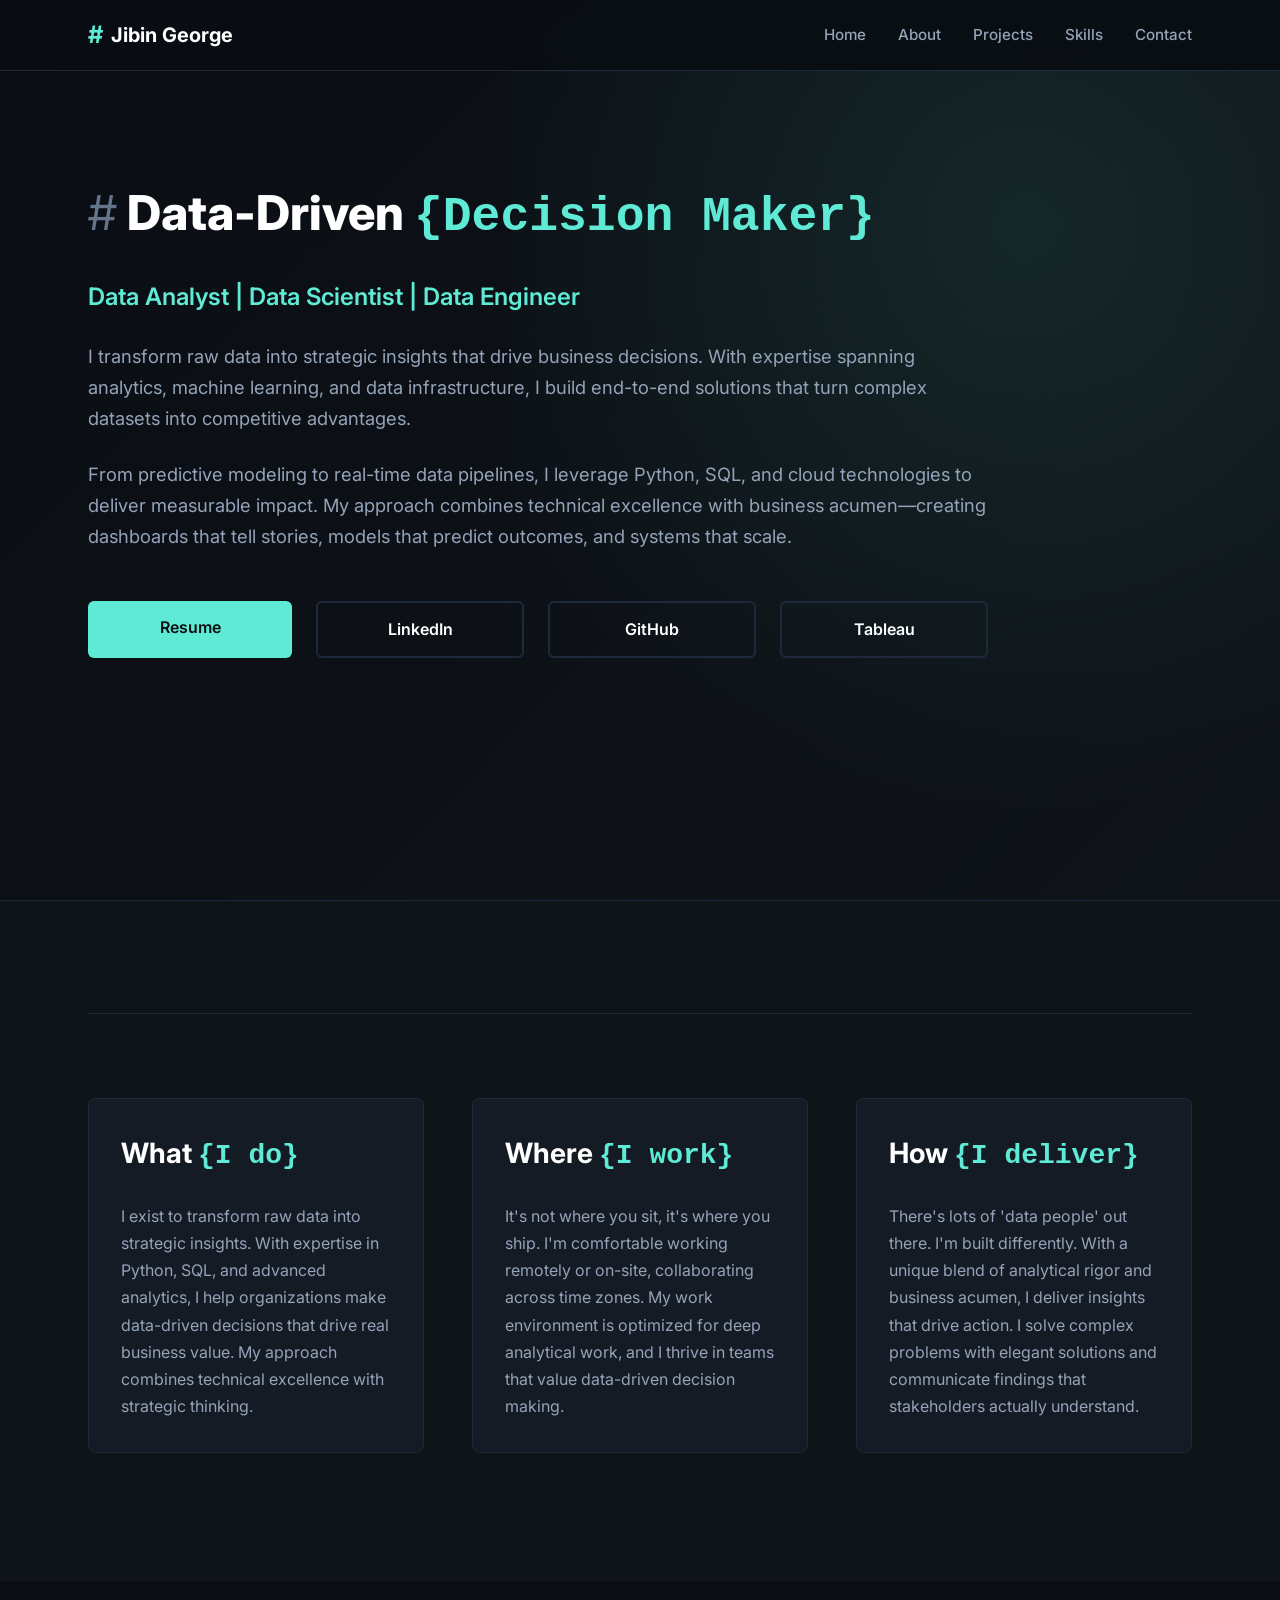
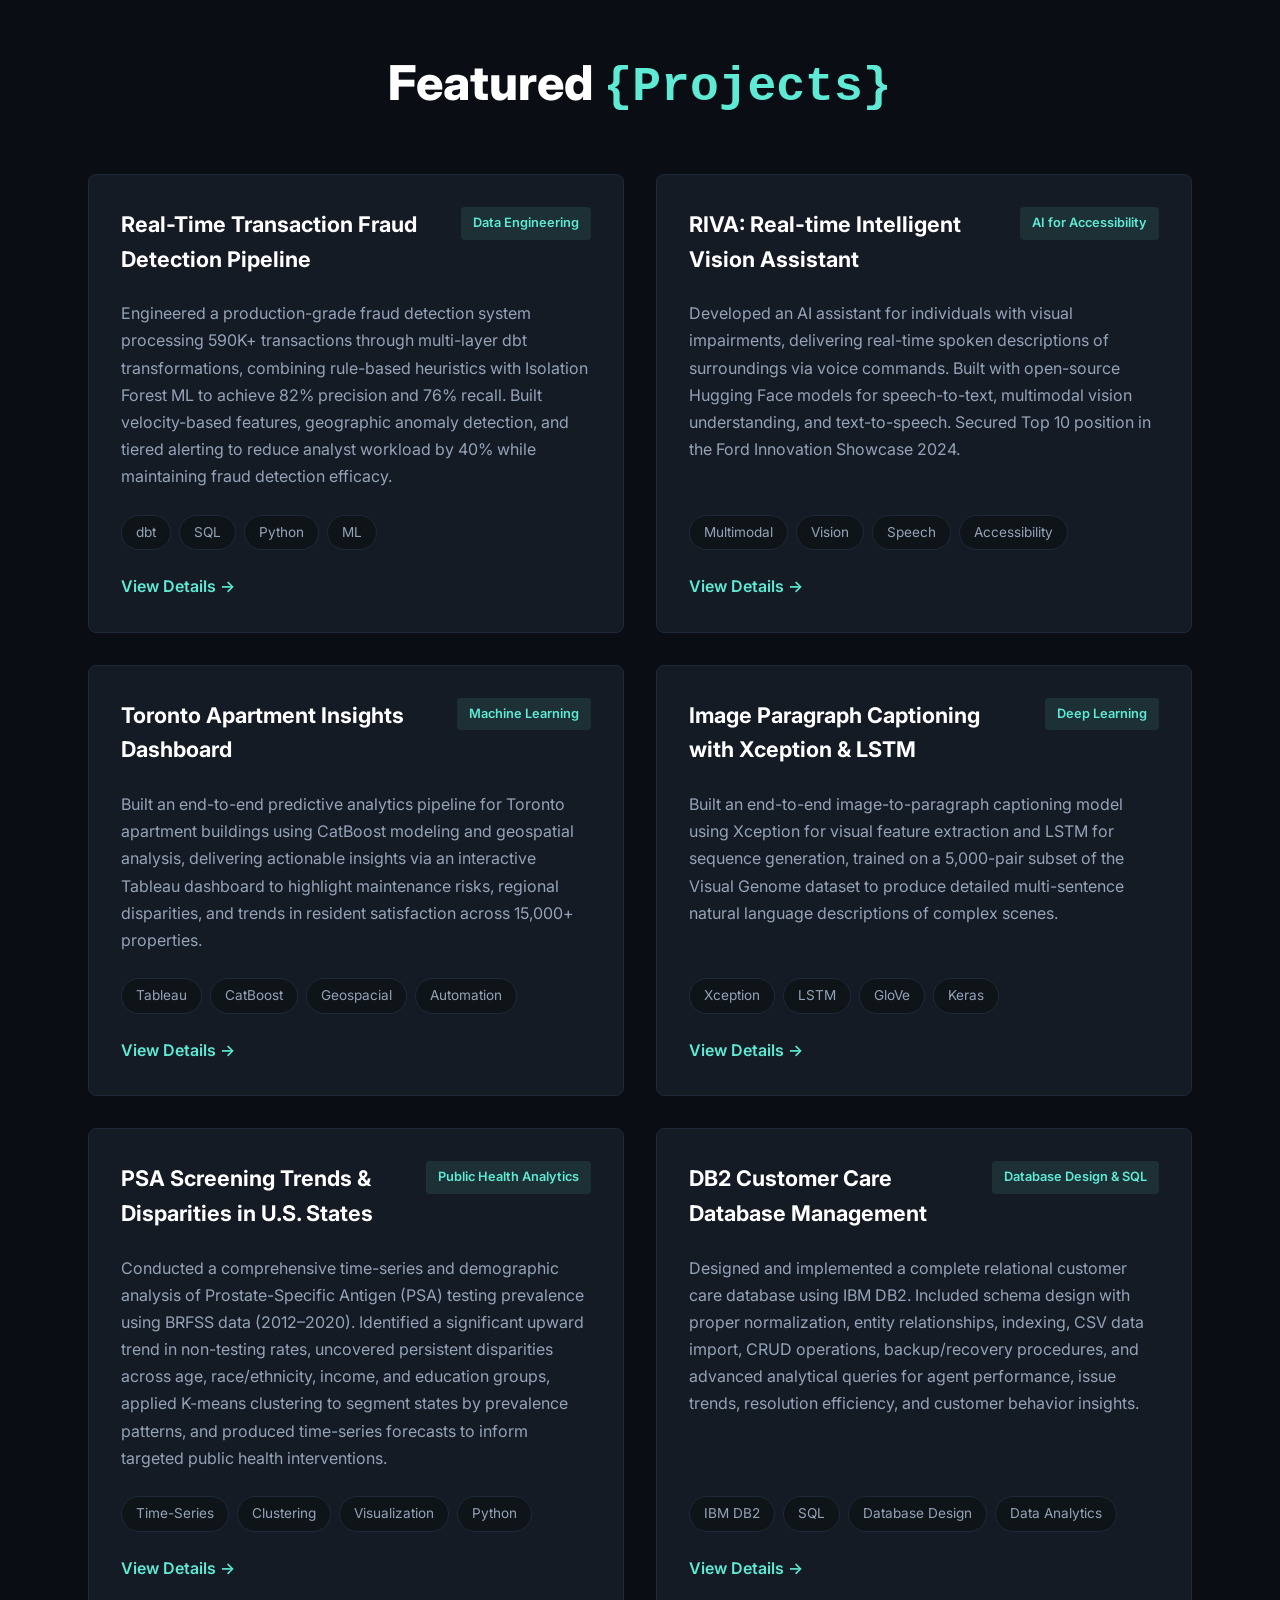
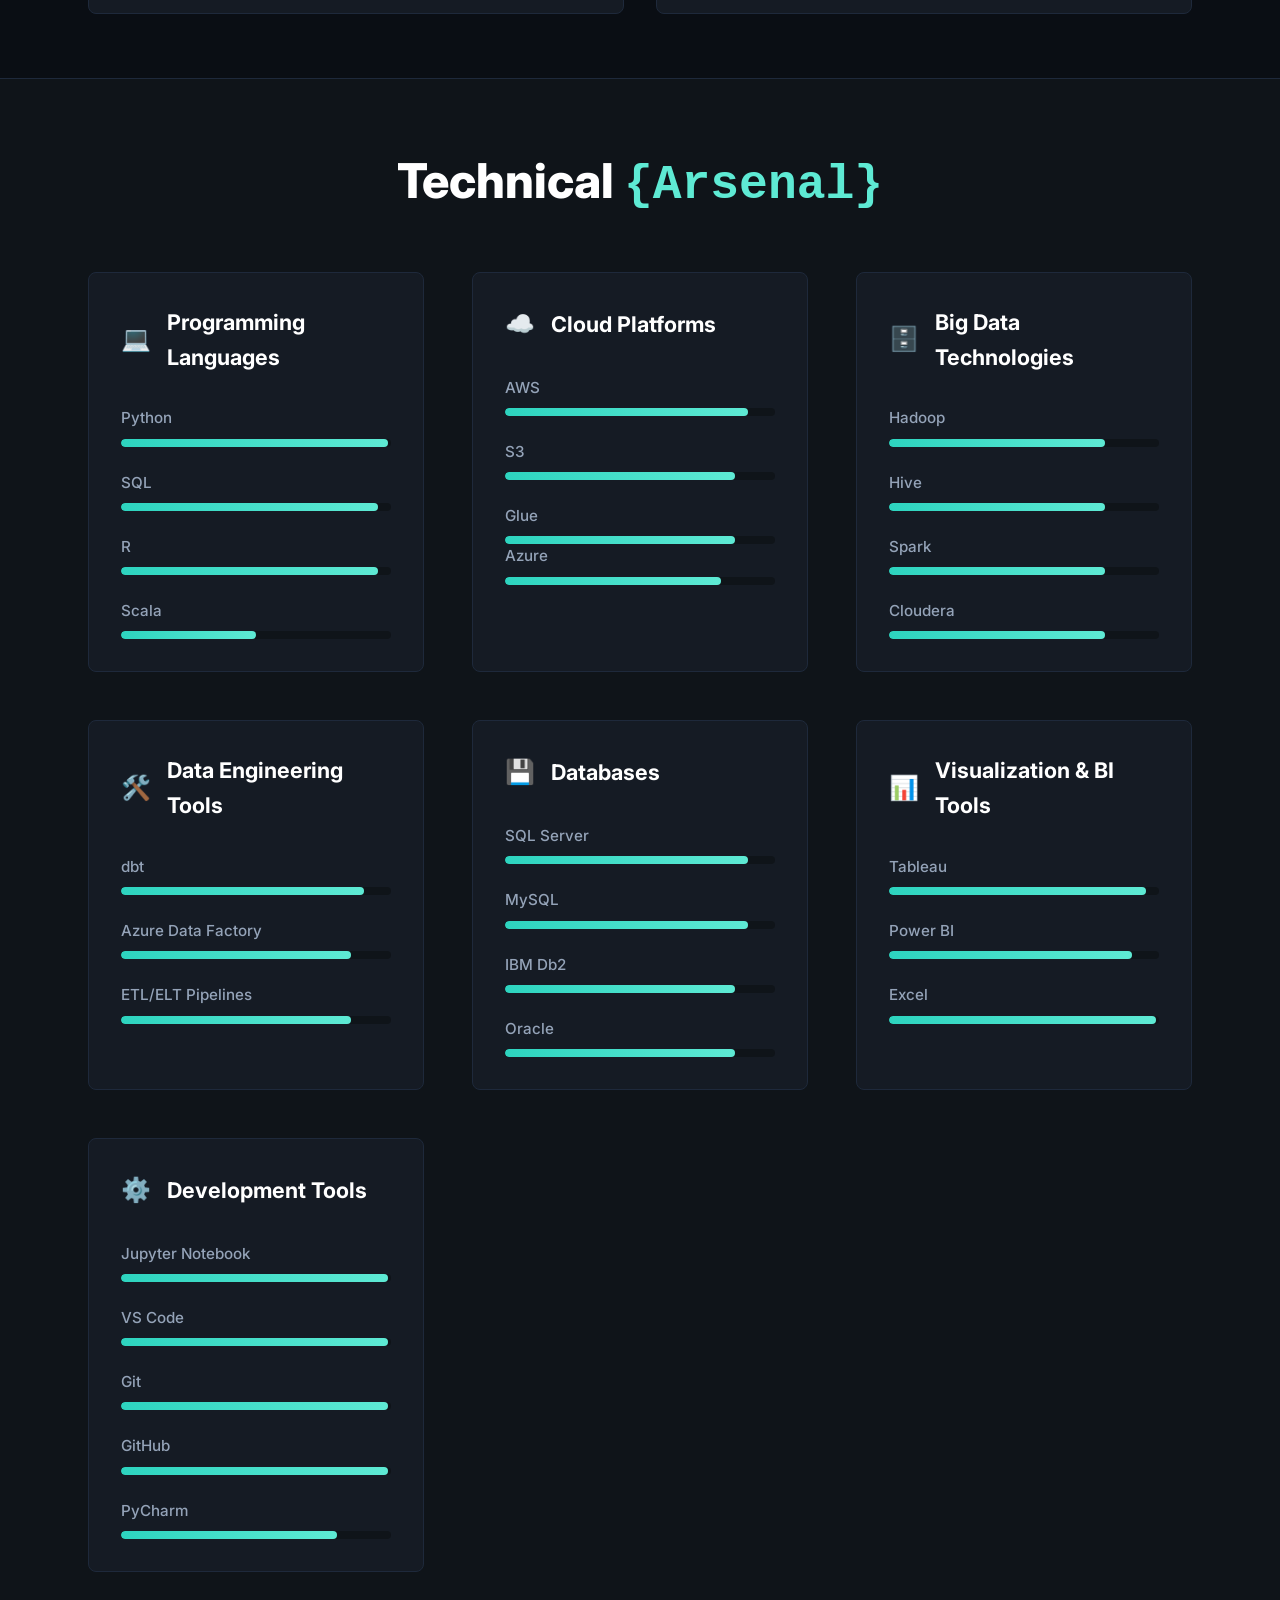
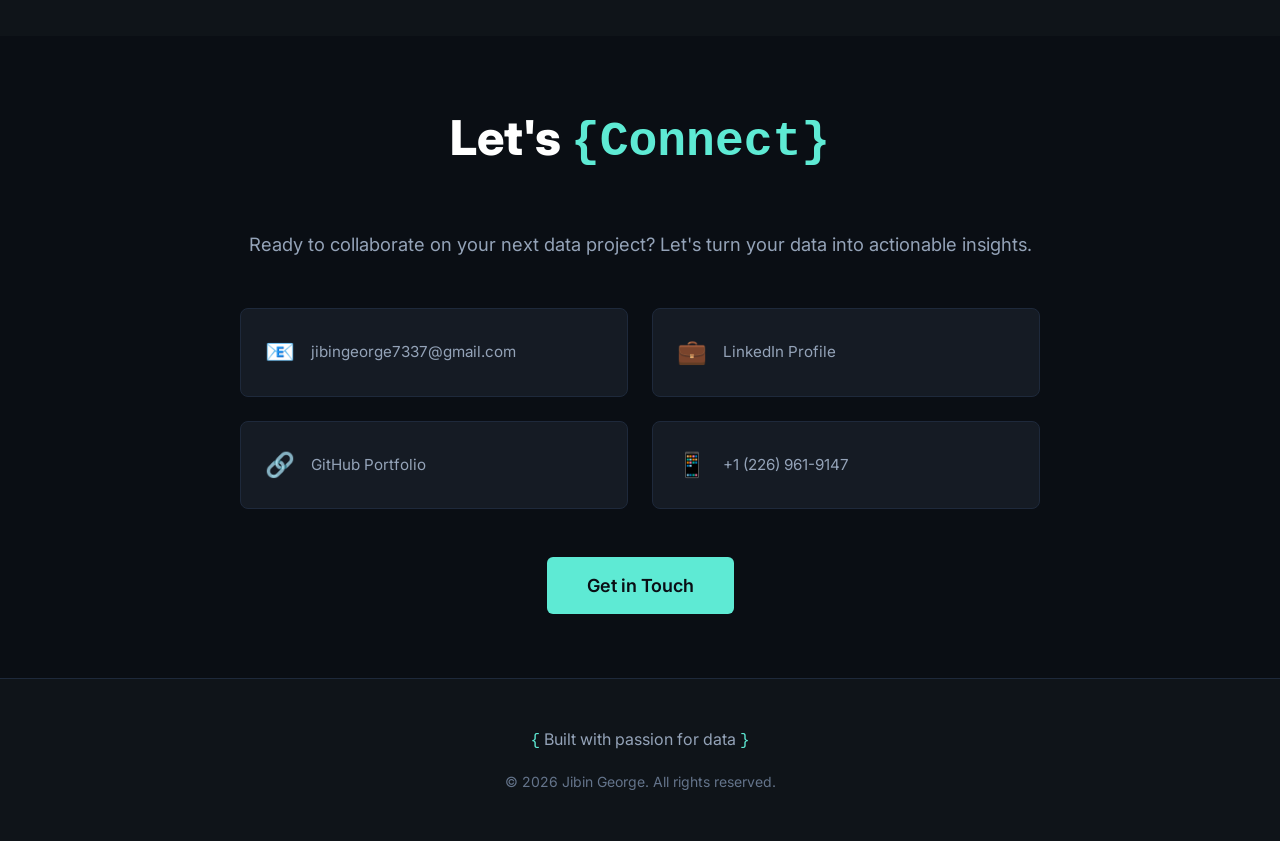
==== index.html @ e26b0a37 "Rename to index.html" ====
<!DOCTYPE html>
<html lang="en">
<head>
    <meta charset="UTF-8">
    <meta name="viewport" content="width=device-width, initial-scale=1.0">
    <meta name="description" content="Jibin George - Data Analyst, Data Scientist, and Data Engineer. Transforming data into actionable insights.">
    <meta name="keywords" content="data analyst, data scientist, data engineer, portfolio, analytics">
    <meta name="author" content="Jibin George">
    <title>Jibin George | Data Professional Portfolio</title>
    <link rel="stylesheet" href="styles.css">
    <link rel="preconnect" href="https://fonts.googleapis.com">
    <link rel="preconnect" href="https://fonts.gstatic.com" crossorigin>
    <link href="https://fonts.googleapis.com/css2?family=Inter:wght@300;400;500;600;700;800&display=swap" rel="stylesheet">
</head>
<body>
    <!-- Navigation -->
    <nav class="navbar" role="navigation" aria-label="Main navigation">
        <div class="container nav-container">
            <a href="#" class="logo" aria-label="Home">
                <span class="logo-symbol">#</span>
                <span class="logo-text">Jibin George</span>
            </a>
            <button class="mobile-menu-toggle" aria-label="Toggle mobile menu" aria-expanded="false">
                <span class="hamburger"></span>
                <span class="hamburger"></span>
                <span class="hamburger"></span>
            </button>
            <ul class="nav-links">
                <li><a href="#home">Home</a></li>
                <li><a href="#about">About</a></li>
                <li><a href="#projects">Projects</a></li>
                <li><a href="#skills">Skills</a></li>
                <li><a href="#contact">Contact</a></li>
            </ul>
        </div>
    </nav>

    <!-- Hero Section -->
    <section id="home" class="hero" role="banner">
        <div class="container">
            <div class="hero-content">
                <h1 class="hero-title">
                    <span class="hash">#</span> Data-Driven <span class="highlight">{Decision Maker}</span>
                </h1>
                <p class="hero-subtitle">
                    <span class="accent-text">Data Analyst | Data Scientist | Data Engineer</span>
                </p>
                <p class="hero-description">
                    I transform raw data into strategic insights that drive business decisions. 
                    With expertise spanning analytics, machine learning, and data infrastructure, 
                    I build end-to-end solutions that turn complex datasets into competitive advantages.
                </p>
                <p class="hero-description">
                    From predictive modeling to real-time data pipelines, I leverage Python, SQL, 
                    and cloud technologies to deliver measurable impact. My approach combines technical 
                    excellence with business acumen—creating dashboards that tell stories, models that 
                    predict outcomes, and systems that scale.
                </p>
                <div class="hero-buttons">
                    <a href="https://drive.google.com/file/d/1KOhzBAZ7VuCIi3FgpXvP3Ax9mtQEi2pX/view?usp=sharing" target="_blank" class="btn btn-primary">Resume</a>
                    <a href="https://www.linkedin.com/in/jibnorge/" target="_blank" class="btn btn-secondary">LinkedIn</a>
                    <a href="https://github.com/jibnorge" target="_blank" class="btn btn-secondary">GitHub</a>
                    <a href="https://public.tableau.com/app/profile/jibnorge/vizzes" target="_blank" class="btn btn-secondary">Tableau</a>
                </div>
            </div>
        </div>
    </section>

    <!-- About Section -->
    <section id="about" class="about-section">
        <div class="container">
            <div class="section-grid">
                <div class="section-item">
                    <h2 class="section-title">What <span class="code-bracket">{I do}</span></h2>
                    <p class="section-text">
                        I exist to transform raw data into strategic insights. With expertise in
                        Python, SQL, and advanced analytics, I help organizations make data-driven
                        decisions that drive real business value. My approach combines technical
                        excellence with strategic thinking.
                    </p>
                </div>
                <div class="section-item">
                    <h2 class="section-title">Where <span class="code-bracket">{I work}</span></h2>
                    <p class="section-text">
                        It's not where you sit, it's where you ship. I'm comfortable working remotely
                        or on-site, collaborating across time zones. My work environment is optimized
                        for deep analytical work, and I thrive in teams that value data-driven decision making.
                    </p>
                </div>
                <div class="section-item">
                    <h2 class="section-title">How <span class="code-bracket">{I deliver}</span></h2>
                    <p class="section-text">
                        There's lots of 'data people' out there. I'm built differently. With a unique blend
                        of analytical rigor and business acumen, I deliver insights that drive action.
                        I solve complex problems with elegant solutions and communicate findings that
                        stakeholders actually understand.
                    </p>
                </div>
            </div>
        </div>
    </section>

    <!-- Projects Section -->
    <section id="projects" class="projects-section">
        <div class="container">
            <h2 class="main-section-title">Featured <span class="code-bracket">{Projects}</span></h2>
            <div class="projects-grid">
                <!-- Project 1 -->
                <article class="project-card">
                    <div class="project-header">
                        <h3 class="project-title">Real-Time Transaction Fraud Detection Pipeline</h3>
                        <span class="project-tag">Data Engineering</span>
                    </div>
                    <p class="project-description">
                        Engineered a production-grade fraud detection system processing 590K+ transactions through multi-layer dbt transformations, combining rule-based heuristics with Isolation Forest ML to achieve 82% precision and 76% recall. Built velocity-based features, geographic anomaly detection, and tiered alerting to reduce analyst workload by 40% while maintaining fraud detection efficacy.
                    </p>
                    <div class="project-tech">
                        <span class="tech-badge">dbt</span>
                        <span class="tech-badge">SQL</span>
                        <span class="tech-badge">Python</span>
                        <span class="tech-badge">ML</span>
                    </div>
                    <div class="project-links">
                        <a href="https://github.com/jibnorge/Real-Time-Transaction-Fraud-Detection-Pipeline" target="_blank" class="project-link">View Details →</a>
                    </div>
                </article>

                <!-- Project 2 -->
                <article class="project-card">
                    <div class="project-header">
                        <h3 class="project-title">RIVA: Real-time Intelligent Vision Assistant</h3>
                        <span class="project-tag">AI for Accessibility</span>
                    </div>
                    <p class="project-description">
                        Developed an AI assistant for individuals with visual impairments, delivering real-time spoken descriptions of surroundings via voice commands. Built with open-source Hugging Face models for speech-to-text, multimodal vision understanding, and text-to-speech. Secured Top 10 position in the Ford Innovation Showcase 2024.
                    </p>
                    <div class="project-tech">
                        <span class="tech-badge">Multimodal</span>
                        <span class="tech-badge">Vision</span>
                        <span class="tech-badge">Speech</span>
                        <span class="tech-badge">Accessibility</span>
                    </div>
                    <div class="project-links">
                        <a href="https://github.com/jibnorge/Real-Time-Intelligent-Vision-Assistant/blob/master/README.md" target="_blank" class="project-link">View Details →</a>
                    </div>
                </article>

                <!-- Project 3 -->
                <article class="project-card">
                    <div class="project-header">
                        <h3 class="project-title">Toronto Apartment Insights Dashboard</h3>
                        <span class="project-tag">Machine Learning</span>
                    </div>
                    <p class="project-description">
                        Built an end-to-end predictive analytics pipeline for Toronto apartment buildings using CatBoost modeling and geospatial analysis, delivering actionable insights via an interactive Tableau dashboard to highlight maintenance risks, regional disparities, and trends in resident satisfaction across 15,000+ properties.
                    </p>
                    <div class="project-tech">
                        <span class="tech-badge">Tableau</span>
                        <span class="tech-badge">CatBoost</span>
                        <span class="tech-badge">Geospacial</span>
                        <span class="tech-badge">Automation</span>
                    </div>
                    <div class="project-links">
                        <a href="https://github.com/jibnorge/Data-Driven-Evaluation-Of-Toronto-Apartment-Buildings/blob/master/README.md" target="_blank" class="project-link">View Details →</a>
                    </div>
                </article>

                <!-- Project 4 -->
                <article class="project-card">
                    <div class="project-header">
                        <h3 class="project-title">Image Paragraph Captioning with Xception &amp; LSTM</h3>
                        <span class="project-tag">Deep Learning</span>
                    </div>
                    <p class="project-description">
                        Built an end-to-end image-to-paragraph captioning model using Xception for visual feature extraction and LSTM for sequence generation, trained on a 5,000-pair subset of the Visual Genome dataset to produce detailed multi-sentence natural language descriptions of complex scenes.
                    </p>
                    <div class="project-tech">
                        <span class="tech-badge">Xception</span>
                        <span class="tech-badge">LSTM</span>
                        <span class="tech-badge">GloVe</span>
                        <span class="tech-badge">Keras</span>
                    </div>
                    <div class="project-links">
                        <a href="https://github.com/jibnorge/Stanford-Visual-Genome-Image-Paragraph-Captioning-using-Xception-LSTM/blob/main/README.md" target="_blank" class="project-link">View Details →</a>
                    </div>
                </article>

                <!-- Project 5 -->
                <article class="project-card">
                    <div class="project-header">
                        <h3 class="project-title">PSA Screening Trends & Disparities in U.S. States</h3>
                        <span class="project-tag">Public Health Analytics</span>
                    </div>
                    <p class="project-description">
                        Conducted a comprehensive time-series and demographic analysis of Prostate-Specific Antigen (PSA) testing prevalence using BRFSS data (2012–2020). Identified a significant upward trend in non-testing rates, uncovered persistent disparities across age, race/ethnicity, income, and education groups, applied K-means clustering to segment states by prevalence patterns, and produced time-series forecasts to inform targeted public health interventions.
                    </p>
                    <div class="project-tech">
                        <span class="tech-badge">Time-Series</span>
                        <span class="tech-badge">Clustering</span>
                        <span class="tech-badge">Visualization</span>
                        <span class="tech-badge">Python</span>
                    </div>
                    <div class="project-links">
                        <a href="https://github.com/jibnorge/PSA-Screening-in-USA-A-Data-Driven-Insight/blob/main/README.md" target="_blank" class="project-link">View Details →</a>
                    </div>
                </article>

                <!-- Project 6 -->
                <article class="project-card">
                    <div class="project-header">
                        <h3 class="project-title">DB2 Customer Care Database Management</h3>
                        <span class="project-tag">Database Design & SQL</span>
                    </div>
                    <p class="project-description">
                        Designed and implemented a complete relational customer care database using IBM DB2. Included schema design with proper normalization, entity relationships, indexing, CSV data import, CRUD operations, backup/recovery procedures, and advanced analytical queries for agent performance, issue trends, resolution efficiency, and customer behavior insights.
                    </p>
                    <div class="project-tech">
                        <span class="tech-badge">IBM DB2</span>
                        <span class="tech-badge">SQL</span>
                        <span class="tech-badge">Database Design</span>
                        <span class="tech-badge">Data Analytics</span>
                    </div>
                    <div class="project-links">
                        <a href="https://github.com/jibnorge/DB2-Customer-Care-Database-Management/blob/main/README.md" target="_blank" class="project-link">View Details →</a>
                    </div>
                </article>

            </div>
        </div>
    </section>

    <!-- Skills Section -->
    <section id="skills" class="skills-section">
        <div class="container">
            <h2 class="main-section-title">Technical <span class="code-bracket">{Arsenal}</span></h2>
            <div class="skills-grid">
                <div class="skill-category">
                    <h3 class="skill-category-title">
                        <span class="skill-icon">💻</span>
                        Programming Languages
                    </h3>
                    <div class="skill-items">
                        <div class="skill-item">
                            <span class="skill-name">Python</span>
                            <div class="skill-bar">
                                <div class="skill-progress" style="width: 99%"></div>
                            </div>
                        </div>
                        <div class="skill-item">
                            <span class="skill-name">SQL</span>
                            <div class="skill-bar">
                                <div class="skill-progress" style="width: 95%"></div>
                            </div>
                        </div>
                        <div class="skill-item">
                            <span class="skill-name">R</span>
                            <div class="skill-bar">
                                <div class="skill-progress" style="width: 95%"></div>
                            </div>
                        </div>
                        <div class="skill-item">
                            <span class="skill-name">Scala</span>
                            <div class="skill-bar">
                                <div class="skill-progress" style="width: 50%"></div>
                            </div>
                        </div>
                    </div>
                </div>

                <div class="skill-category">
                    <h3 class="skill-category-title">
                        <span class="skill-icon">☁️</span>
                        Cloud Platforms
                    </h3>
                    <div class="skill-items">
                        <div class="skill-item">
                            <span class="skill-name">AWS</span>
                            <div class="skill-bar">
                                <div class="skill-progress" style="width: 90%"></div>
                            </div>
                        </div>
                        <div class="skill-item">
                            <span class="skill-name">S3</span>
                            <div class="skill-bar">
                                <div class="skill-progress" style="width: 85%"></div>
                            </div>
                        </div>
                        <div class="skill-item">
                            <span class="skill-name">Glue</span>
                            <div class="skill-bar">
                                <div class="skill-progress" style="width: 85%"></div>
                            </div>
                        </div>
                    </div>
                    <div class="skill-item">
                            <span class="skill-name">Azure</span>
                            <div class="skill-bar">
                                <div class="skill-progress" style="width: 80%"></div>
                            </div>
                        </div>
                </div>

                <div class="skill-category">
                    <h3 class="skill-category-title">
                        <span class="skill-icon">🗄️</span>
                        Big Data Technologies
                    </h3>
                    <div class="skill-items">
                        <div class="skill-item">
                            <span class="skill-name">Hadoop</span>
                            <div class="skill-bar">
                                <div class="skill-progress" style="width: 80%"></div>
                            </div>
                        </div>
                        <div class="skill-item">
                            <span class="skill-name">Hive</span>
                            <div class="skill-bar">
                                <div class="skill-progress" style="width: 80%"></div>
                            </div>
                        </div>
                        <div class="skill-item">
                            <span class="skill-name">Spark</span>
                            <div class="skill-bar">
                                <div class="skill-progress" style="width: 80%"></div>
                            </div>
                        </div>
                        <div class="skill-item">
                            <span class="skill-name">Cloudera</span>
                            <div class="skill-bar">
                                <div class="skill-progress" style="width: 80%"></div>
                            </div>
                        </div>
                    </div>
                </div>

                <div class="skill-category">
                    <h3 class="skill-category-title">
                        <span class="skill-icon">🛠️</span>
                        Data Engineering Tools
                    </h3>
                    <div class="skill-items">
                        <div class="skill-item">
                            <span class="skill-name">dbt</span>
                            <div class="skill-bar">
                                <div class="skill-progress" style="width: 90%"></div>
                            </div>
                        </div>
                        <div class="skill-item">
                            <span class="skill-name">Azure Data Factory</span>
                            <div class="skill-bar">
                                <div class="skill-progress" style="width: 85%"></div>
                            </div>
                        </div>
                        <div class="skill-item">
                            <span class="skill-name">ETL/ELT Pipelines</span>
                            <div class="skill-bar">
                                <div class="skill-progress" style="width: 85%"></div>
                            </div>
                        </div>
                    </div>
                </div>

                <div class="skill-category">
                    <h3 class="skill-category-title">
                        <span class="skill-icon">💾</span>
                        Databases
                    </h3>
                    <div class="skill-items">
                        <div class="skill-item">
                            <span class="skill-name">SQL Server</span>
                            <div class="skill-bar">
                                <div class="skill-progress" style="width: 90%"></div>
                            </div>
                        </div>
                        <div class="skill-item">
                            <span class="skill-name">MySQL</span>
                            <div class="skill-bar">
                                <div class="skill-progress" style="width: 90%"></div>
                            </div>
                        </div>
                        <div class="skill-item">
                            <span class="skill-name">IBM Db2</span>
                            <div class="skill-bar">
                                <div class="skill-progress" style="width: 85%"></div>
                            </div>
                        </div>
                        <div class="skill-item">
                            <span class="skill-name">Oracle</span>
                            <div class="skill-bar">
                                <div class="skill-progress" style="width: 85%"></div>
                            </div>
                        </div>
                    </div>
                </div>

                <div class="skill-category">
                    <h3 class="skill-category-title">
                        <span class="skill-icon">📊</span>
                        Visualization & BI Tools
                    </h3>
                    <div class="skill-items">
                        <div class="skill-item">
                            <span class="skill-name">Tableau</span>
                            <div class="skill-bar">
                                <div class="skill-progress" style="width: 95%"></div>
                            </div>
                        </div>
                        <div class="skill-item">
                            <span class="skill-name">Power BI</span>
                            <div class="skill-bar">
                                <div class="skill-progress" style="width: 90%"></div>
                            </div>
                        </div>
                        <div class="skill-item">
                            <span class="skill-name">Excel</span>
                            <div class="skill-bar">
                                <div class="skill-progress" style="width: 99%"></div>
                            </div>
                        </div>
                    </div>
                </div>

                <div class="skill-category">
                    <h3 class="skill-category-title">
                        <span class="skill-icon">⚙️</span>
                        Development Tools
                    </h3>
                    <div class="skill-items">
                        <div class="skill-item">
                            <span class="skill-name">Jupyter Notebook</span>
                            <div class="skill-bar">
                                <div class="skill-progress" style="width: 99%"></div>
                            </div>
                        </div>
                        <div class="skill-item">
                            <span class="skill-name">VS Code</span>
                            <div class="skill-bar">
                                <div class="skill-progress" style="width: 99%"></div>
                            </div>
                        </div>
                        <div class="skill-item">
                            <span class="skill-name">Git</span>
                            <div class="skill-bar">
                                <div class="skill-progress" style="width: 99%"></div>
                            </div>
                        </div>
                        <div class="skill-item">
                            <span class="skill-name">GitHub</span>
                            <div class="skill-bar">
                                <div class="skill-progress" style="width: 99%"></div>
                            </div>
                        </div>
                        <div class="skill-item">
                            <span class="skill-name">PyCharm</span>
                            <div class="skill-bar">
                                <div class="skill-progress" style="width: 80%"></div>
                            </div>
                        </div>
                    </div>
                </div>
            </div>
        </div>
    </section>

    <!-- Contact Section -->
    <section id="contact" class="contact-section">
        <div class="container">
            <div class="contact-content">
                <h2 class="main-section-title">Let's <span class="code-bracket">{Connect}</span></h2>
                <p class="contact-description">
                    Ready to collaborate on your next data project? Let's turn your data into actionable insights.
                </p>
                <div class="contact-methods">
                    <a href="mailto:jibin.george7337@gmail.com" class="contact-card">
                        <span class="contact-icon">📧</span>
                        <span class="contact-text">jibingeorge7337@gmail.com</span>
                    </a>
                    <a href="https://www.linkedin.com/in/jibnorge/" target="_blank" rel="noopener noreferrer" class="contact-card">
                        <span class="contact-icon">💼</span>
                        <span class="contact-text">LinkedIn Profile</span>
                    </a>
                    <a href="https://github.com/jibnorge" target="_blank" rel="noopener noreferrer" class="contact-card">
                        <span class="contact-icon">🔗</span>
                        <span class="contact-text">GitHub Portfolio</span>
                    </a>
                    <a href="tel:+12269619147" class="contact-card">
                        <span class="contact-icon">📱</span>
                        <span class="contact-text">+1 (226) 961-9147</span>
                    </a>
                </div>
                <button class="btn btn-primary btn-large" onclick="window.location.href='mailto:jibin.george7337@gmail.com'">
                    Get in Touch
                </button>
            </div>
        </div>
    </section>

    <!-- Footer -->
    <footer class="footer">
        <div class="container">
            <div class="footer-content">
                <p class="footer-text">
                    <span class="code-bracket">{</span> Built with passion for data 
                    <span class="code-bracket">}</span>
                </p>
                <p class="footer-copyright">
                    © 2026 Jibin George. All rights reserved.
                </p>
            </div>
        </div>
    </footer>

    <script src="script.js"></script>
</body>
</html>
---- styles.css ----
/* ===================================
   CSS Reset & Base Styles
   =================================== */
* {
    margin: 0;
    padding: 0;
    box-sizing: border-box;
}

:root {
    /* Color Palette */
    --bg-primary: #0a0e14;
    --bg-secondary: #0f1419;
    --bg-tertiary: #151b24;
    --accent-green: #5eead4;
    --accent-green-dark: #2dd4bf;
    --text-primary: #ffffff;
    --text-secondary: #94a3b8;
    --text-muted: #64748b;
    --border-color: #1e293b;
    
    /* Typography */
    --font-family: 'Inter', -apple-system, BlinkMacSystemFont, 'Segoe UI', Roboto, sans-serif;
    --font-size-base: 16px;
    --line-height-base: 1.6;
    
    /* Spacing */
    --spacing-xs: 0.5rem;
    --spacing-sm: 1rem;
    --spacing-md: 1.5rem;
    --spacing-lg: 2rem;
    --spacing-xl: 3rem;
    --spacing-2xl: 4rem;
    
    /* Transitions */
    --transition-fast: 150ms ease;
    --transition-base: 300ms ease;
    --transition-slow: 500ms ease;
    
    /* Shadows */
    --shadow-sm: 0 1px 2px 0 rgb(0 0 0 / 0.05);
    --shadow-md: 0 4px 6px -1px rgb(0 0 0 / 0.3);
    --shadow-lg: 0 10px 15px -3px rgb(0 0 0 / 0.5);
    --shadow-glow: 0 0 20px rgba(94, 234, 212, 0.3);
}

html {
    scroll-behavior: smooth;
    font-size: var(--font-size-base);
}

body {
    font-family: var(--font-family);
    background-color: var(--bg-primary);
    color: var(--text-primary);
    line-height: var(--line-height-base);
    overflow-x: hidden;
    -webkit-font-smoothing: antialiased;
    -moz-osx-font-smoothing: grayscale;
}

/* ===================================
   Container & Layout
   =================================== */
.container {
    width: 100%;
    max-width: 1200px;
    margin: 0 auto;
    padding: 0 var(--spacing-md);
}

@media (min-width: 768px) {
    .container {
        padding: 0 var(--spacing-xl);
    }
}

/* ===================================
   Navigation
   =================================== */
.navbar {
    position: fixed;
    top: 0;
    left: 0;
    right: 0;
    background-color: rgba(10, 14, 20, 0.95);
    backdrop-filter: blur(10px);
    z-index: 1000;
    border-bottom: 1px solid var(--border-color);
}

.nav-container {
    display: flex;
    justify-content: space-between;
    align-items: center;
    height: 70px;
}

.logo {
    display: flex;
    align-items: center;
    gap: var(--spacing-xs);
    text-decoration: none;
    color: var(--text-primary);
    font-weight: 700;
    font-size: 1.25rem;
    transition: color var(--transition-fast);
}

.logo-symbol {
    color: var(--accent-green);
    font-size: 1.5rem;
}

.logo:hover {
    color: var(--accent-green);
}

.mobile-menu-toggle {
    display: none;
    flex-direction: column;
    gap: 5px;
    background: none;
    border: none;
    cursor: pointer;
    padding: var(--spacing-xs);
}

.hamburger {
    width: 25px;
    height: 2px;
    background-color: var(--text-primary);
    transition: all var(--transition-base);
}

.nav-links {
    display: flex;
    list-style: none;
    gap: var(--spacing-lg);
}

.nav-links a {
    color: var(--text-secondary);
    text-decoration: none;
    font-weight: 500;
    font-size: 0.95rem;
    transition: color var(--transition-fast);
    position: relative;
}

.nav-links a::after {
    content: '';
    position: absolute;
    bottom: -5px;
    left: 0;
    width: 0;
    height: 2px;
    background-color: var(--accent-green);
    transition: width var(--transition-base);
}

.nav-links a:hover {
    color: var(--accent-green);
}

.nav-links a:hover::after {
    width: 100%;
}

/* Mobile Navigation */
@media (max-width: 768px) {
    .mobile-menu-toggle {
        display: flex;
    }
    
    .nav-links {
        position: fixed;
        top: 70px;
        left: 0;
        right: 0;
        background-color: var(--bg-secondary);
        flex-direction: column;
        padding: var(--spacing-lg);
        gap: var(--spacing-md);
        transform: translateX(100%);
        transition: transform var(--transition-base);
        border-bottom: 1px solid var(--border-color);
    }
    
    .nav-links.active {
        transform: translateX(0);
    }
}

/* ===================================
   Hero Section
   =================================== */
.hero {
    min-height: 100vh;
    display: flex;
    align-items: center;
    padding-top: 70px;
    background: linear-gradient(135deg, var(--bg-primary) 0%, var(--bg-secondary) 100%);
    position: relative;
    overflow: hidden;
    padding-bottom: var(--spacing-2xl);
}

.hero::before {
    content: '';
    position: absolute;
    top: -50%;
    right: -20%;
    width: 80%;
    height: 150%;
    background: radial-gradient(circle, rgba(94, 234, 212, 0.1) 0%, transparent 70%);
    pointer-events: none;
}

.hero-content {
    max-width: 900px;
    position: relative;
    z-index: 1;
    animation: fadeInUp 1s ease;
}

@keyframes fadeInUp {
    from {
        opacity: 0;
        transform: translateY(30px);
    }
    to {
        opacity: 1;
        transform: translateY(0);
    }
}

.hero-title {
    font-size: clamp(1.75rem, 5vw, 3rem);
    font-weight: 800;
    line-height: 1.2;
    margin-bottom: var(--spacing-lg);
}

.hash {
    color: var(--text-muted);
    font-weight: 400;
}

.highlight {
    color: var(--accent-green);
    font-family: 'Courier New', monospace;
}

.hero-subtitle {
    font-size: clamp(1.1rem, 2.5vw, 1.5rem);
    margin-bottom: var(--spacing-md);
    color: var(--text-secondary);
}

.accent-text {
    color: var(--accent-green);
    font-weight: 600;
}

.hero-description {
    font-size: clamp(1rem, 1.8vw, 1.15rem);
    color: var(--text-secondary);
    margin-bottom: var(--spacing-md);
    line-height: 1.7;
}

.hero-buttons {
    display: flex;
    gap: var(--spacing-md);
    margin-top: var(--spacing-xl);
    margin-bottom: var(--spacing-2xl);
    flex-wrap: wrap;
}

.hero-buttons .btn {
    flex: 1;
    min-width: 140px;
}

@media (max-width: 768px) {
    .hero-buttons {
        display: grid;
        grid-template-columns: 1fr 1fr;
        gap: var(--spacing-sm);
    }
}

/* ===================================
   Buttons
   =================================== */
.btn {
    padding: 0.875rem 2rem;
    font-size: 1rem;
    font-weight: 600;
    border: none;
    border-radius: 6px;
    cursor: pointer;
    transition: all var(--transition-base);
    font-family: var(--font-family);
    text-decoration: none;
    display: inline-block;
    text-align: center;
}

.btn-primary {
    background-color: var(--accent-green);
    color: var(--bg-primary);
}

.btn-primary:hover {
    background-color: var(--accent-green-dark);
    box-shadow: var(--shadow-glow);
    transform: translateY(-2px);
}

.btn-secondary {
    background-color: transparent;
    color: var(--text-primary);
    border: 2px solid var(--border-color);
}

.btn-secondary:hover {
    border-color: var(--accent-green);
    color: var(--accent-green);
    transform: translateY(-2px);
}

.btn-large {
    padding: 1.125rem 2.5rem;
    font-size: 1.125rem;
}

/* ===================================
   About Section
   =================================== */
.about-section {
    padding: var(--spacing-2xl) 0;
    background-color: var(--bg-secondary);
    border-top: 1px solid var(--border-color);
}

.section-grid {
    display: grid;
    grid-template-columns: repeat(auto-fit, minmax(300px, 1fr));
    gap: var(--spacing-xl);
    margin-top: var(--spacing-xl);
    padding-top: calc(var(--spacing-2xl) + 20px);
    padding-bottom: var(--spacing-2xl);
    background-color: var(--bg-secondary);
    border-top: 1px solid var(--border-color);
}

.section-item {
    padding: var(--spacing-lg);
    background-color: var(--bg-tertiary);
    border-radius: 8px;
    border: 1px solid var(--border-color);
    transition: all var(--transition-base);
}

.section-item:hover {
    border-color: var(--accent-green);
    transform: translateY(-5px);
    box-shadow: var(--shadow-lg);
}

.section-title {
    font-size: clamp(1.3rem, 2.5vw, 1.75rem);
    font-weight: 700;
    margin-bottom: var(--spacing-md);
    color: var(--text-primary);
}

.code-bracket {
    color: var(--accent-green);
    font-family: 'Courier New', monospace;
}

.section-text {
    color: var(--text-secondary);
    font-size: 1rem;
    line-height: 1.7;
}

/* ===================================
   Projects Section
   =================================== */
.projects-section {
    padding: var(--spacing-2xl) 0;
    background-color: var(--bg-primary);
}

.main-section-title {
    font-size: clamp(2rem, 4vw, 3rem);
    font-weight: 800;
    margin-bottom: var(--spacing-xl);
    text-align: center;
}

.projects-grid {
    display: grid;
    grid-template-columns: repeat(auto-fill, minmax(350px, 1fr));
    gap: var(--spacing-lg);
    margin-top: var(--spacing-xl);
}

.project-card {
    background-color: var(--bg-tertiary);
    border: 1px solid var(--border-color);
    border-radius: 8px;
    padding: var(--spacing-lg);
    transition: all var(--transition-base);
    display: flex;
    flex-direction: column;
    gap: var(--spacing-md);
}

.project-card:hover {
    border-color: var(--accent-green);
    transform: translateY(-5px);
    box-shadow: var(--shadow-lg);
}

.project-header {
    display: flex;
    justify-content: space-between;
    align-items: flex-start;
    gap: var(--spacing-sm);
}

.project-title {
    font-size: 1.35rem;
    font-weight: 700;
    color: var(--text-primary);
    flex: 1;
}

.project-tag {
    background-color: rgba(94, 234, 212, 0.1);
    color: var(--accent-green);
    padding: 0.375rem 0.75rem;
    border-radius: 4px;
    font-size: 0.8rem;
    font-weight: 600;
    white-space: nowrap;
}

.project-description {
    color: var(--text-secondary);
    line-height: 1.7;
    flex-grow: 1;
}

.project-tech {
    display: flex;
    flex-wrap: wrap;
    gap: var(--spacing-xs);
}

.tech-badge {
    background-color: var(--bg-secondary);
    color: var(--text-secondary);
    padding: 0.375rem 0.875rem;
    border-radius: 20px;
    font-size: 0.85rem;
    border: 1px solid var(--border-color);
    transition: all var(--transition-fast);
}

.tech-badge:hover {
    border-color: var(--accent-green);
    color: var(--accent-green);
}

.project-links {
    margin-top: auto;
}

.project-link {
    color: var(--accent-green);
    text-decoration: none;
    font-weight: 600;
    transition: all var(--transition-fast);
    display: inline-flex;
    align-items: center;
    gap: 0.25rem;
}

.project-link:hover {
    color: var(--accent-green-dark);
    transform: translateX(5px);
}

/* ===================================
   Skills Section
   =================================== */
.skills-section {
    padding: var(--spacing-2xl) 0;
    background-color: var(--bg-secondary);
    border-top: 1px solid var(--border-color);
}

.skills-grid {
    display: grid;
    grid-template-columns: repeat(auto-fit, minmax(280px, 1fr));
    gap: var(--spacing-xl);
    margin-top: var(--spacing-xl);
}

.skill-category {
    background-color: var(--bg-tertiary);
    border: 1px solid var(--border-color);
    border-radius: 8px;
    padding: var(--spacing-lg);
    transition: all var(--transition-base);
}

.skill-category:hover {
    border-color: var(--accent-green);
    box-shadow: var(--shadow-md);
}

.skill-category-title {
    font-size: 1.35rem;
    font-weight: 700;
    margin-bottom: var(--spacing-lg);
    display: flex;
    align-items: center;
    gap: var(--spacing-sm);
}

.skill-icon {
    font-size: 1.5rem;
}

.skill-items {
    display: flex;
    flex-direction: column;
    gap: var(--spacing-md);
}

.skill-item {
    display: flex;
    flex-direction: column;
    gap: var(--spacing-xs);
}

.skill-name {
    font-size: 0.95rem;
    color: var(--text-secondary);
    font-weight: 500;
}

.skill-bar {
    width: 100%;
    height: 8px;
    background-color: var(--bg-secondary);
    border-radius: 4px;
    overflow: hidden;
}

.skill-progress {
    height: 100%;
    background: linear-gradient(90deg, var(--accent-green-dark), var(--accent-green));
    border-radius: 4px;
    transition: width 1s ease;
    animation: progressLoad 1.5s ease-out;
}

@keyframes progressLoad {
    from {
        width: 0;
    }
}

/* ===================================
   Contact Section
   =================================== */
.contact-section {
    padding: var(--spacing-2xl) 0;
    background-color: var(--bg-primary);
}

.contact-content {
    max-width: 800px;
    margin: 0 auto;
    text-align: center;
}

.contact-description {
    font-size: 1.15rem;
    color: var(--text-secondary);
    margin-bottom: var(--spacing-xl);
    line-height: 1.7;
}

.contact-methods {
    display: grid;
    grid-template-columns: repeat(auto-fit, minmax(251px, 1fr));
    gap: var(--spacing-md);
    margin-bottom: var(--spacing-xl);
}

.contact-card {
    display: flex;
    align-items: center;
    gap: var(--spacing-sm);
    padding: var(--spacing-md);
    background-color: var(--bg-tertiary);
    border: 1px solid var(--border-color);
    border-radius: 8px;
    text-decoration: none;
    color: var(--text-primary);
    transition: all var(--transition-base);
}

.contact-card:hover {
    border-color: var(--accent-green);
    transform: translateY(-3px);
    box-shadow: var(--shadow-md);
}

.contact-icon {
    font-size: 1.5rem;
}

.contact-text {
    font-size: 0.95rem;
    color: var(--text-secondary);
}

/* ===================================
   Footer
   =================================== */
.footer {
    background-color: var(--bg-secondary);
    border-top: 1px solid var(--border-color);
    padding: var(--spacing-xl) 0;
}

.footer-content {
    text-align: center;
}

.footer-text {
    color: var(--text-secondary);
    margin-bottom: var(--spacing-sm);
    font-size: 1rem;
}

.footer-copyright {
    color: var(--text-muted);
    font-size: 0.875rem;
}

/* ===================================
   Scroll Animations
   =================================== */
.fade-in {
    opacity: 0;
    transform: translateY(20px);
    transition: opacity 0.6s ease, transform 0.6s ease;
}

.fade-in.visible {
    opacity: 1;
    transform: translateY(0);
}

/* ===================================
   Responsive Design
   =================================== */
@media (max-width: 768px) {
    .hero {
        min-height: auto;
        padding: calc(70px + var(--spacing-xl)) 0 var(--spacing-xl);
    }
    
    .hero-title {
        font-size: 2rem;
    }
    
    .hero-buttons {
        flex-direction: column;
    }
    
    .btn {
        width: 100%;
    }
    
    .section-grid {
        grid-template-columns: 1fr;
    }
    
    .projects-grid {
        grid-template-columns: 1fr;
    }
    
    .skills-grid {
        grid-template-columns: 1fr;
    }
    
    .contact-methods {
        grid-template-columns: 1fr;
    }
}

@media (max-width: 480px) {
    :root {
        --font-size-base: 14px;
    }
    
    .container {
        padding: 0 var(--spacing-sm);
    }
    
    .hero-title {
        font-size: 1.75rem;
    }
}

/* ===================================
   Accessibility
   =================================== */
.skip-link {
    position: absolute;
    top: -40px;
    left: 0;
    background: var(--accent-green);
    color: var(--bg-primary);
    padding: var(--spacing-sm);
    text-decoration: none;
    z-index: 100;
}

.skip-link:focus {
    top: 0;
}

/* Focus visible for keyboard navigation */
*:focus-visible {
    outline: 2px solid var(--accent-green);
    outline-offset: 2px;
}

/* Reduced motion support */
@media (prefers-reduced-motion: reduce) {
    *,
    *::before,
    *::after {
        animation-duration: 0.01ms !important;
        animation-iteration-count: 1 !important;
        transition-duration: 0.01ms !important;
        scroll-behavior: auto !important;
    }
}

/* Print styles */
@media print {
    .navbar,
    .hero-buttons,
    .mobile-menu-toggle {
        display: none;
    }
    
    body {
        background: white;
        color: black;
    }
}
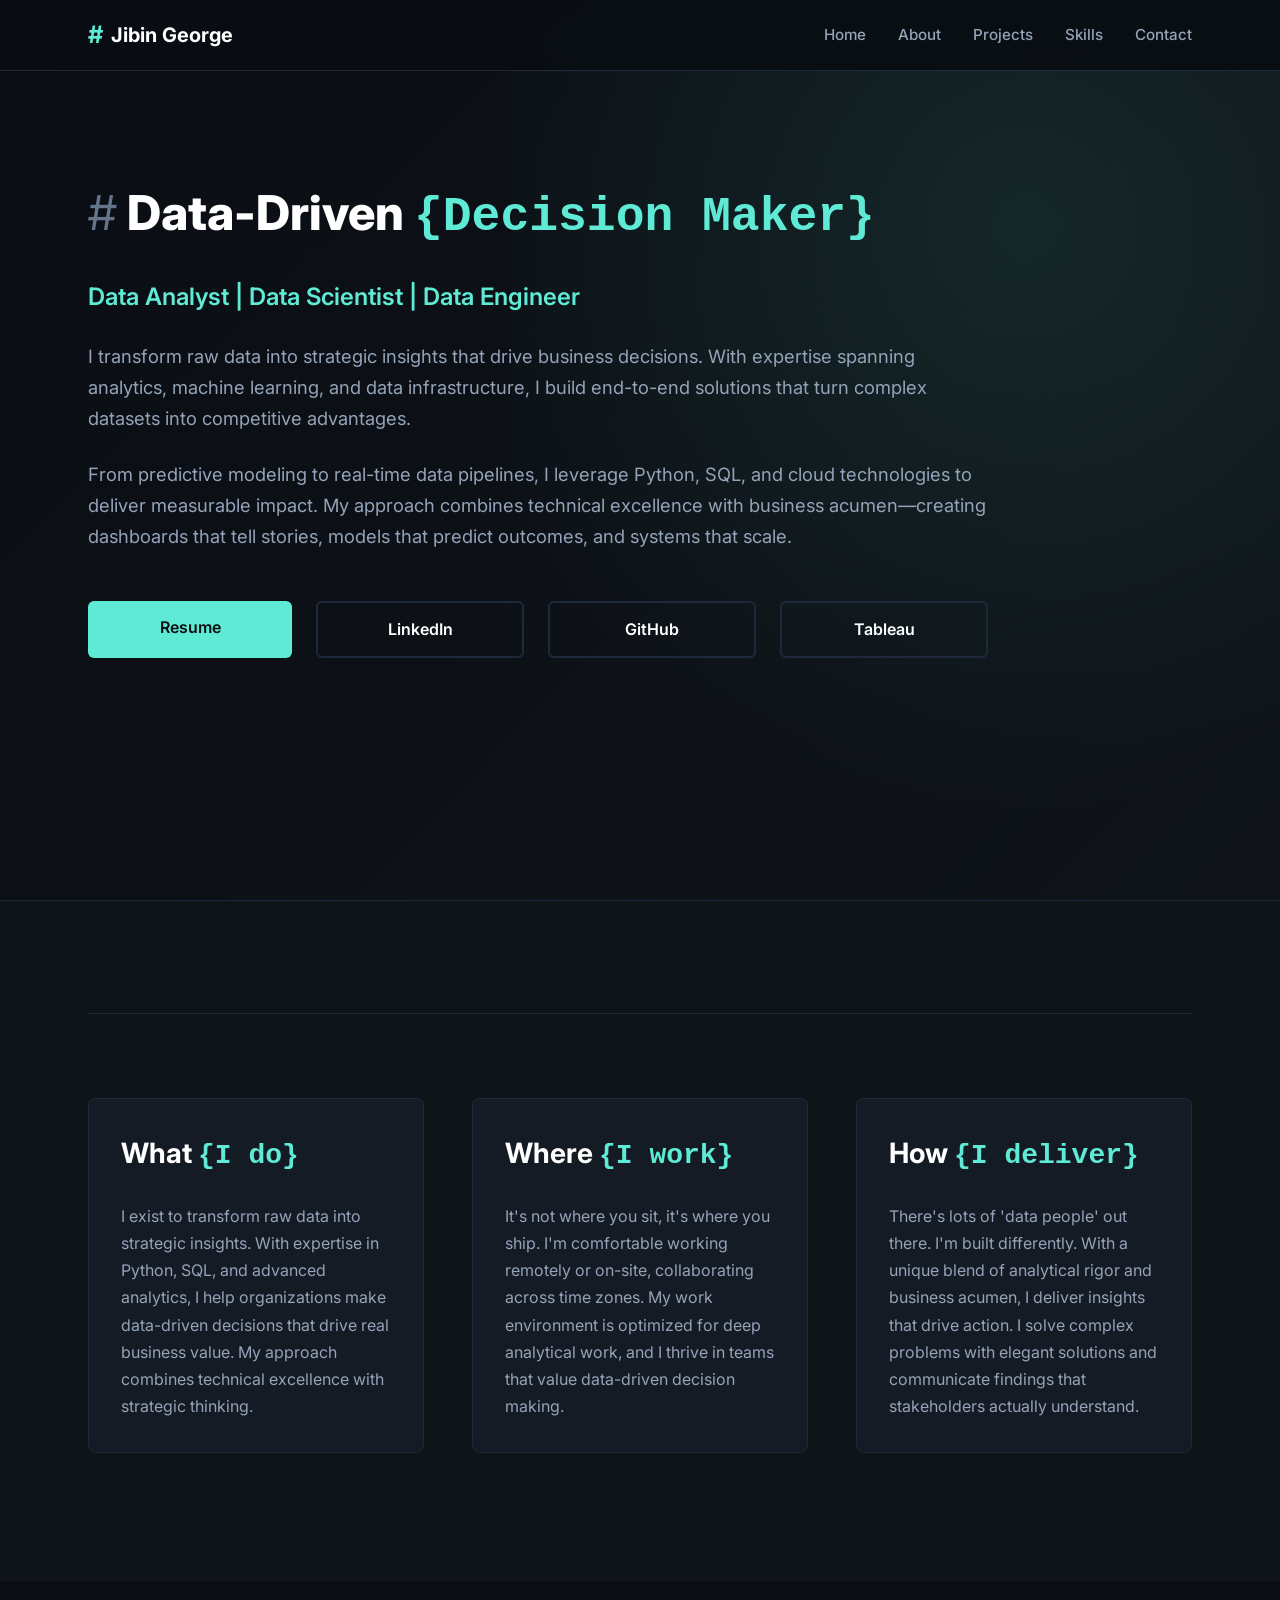
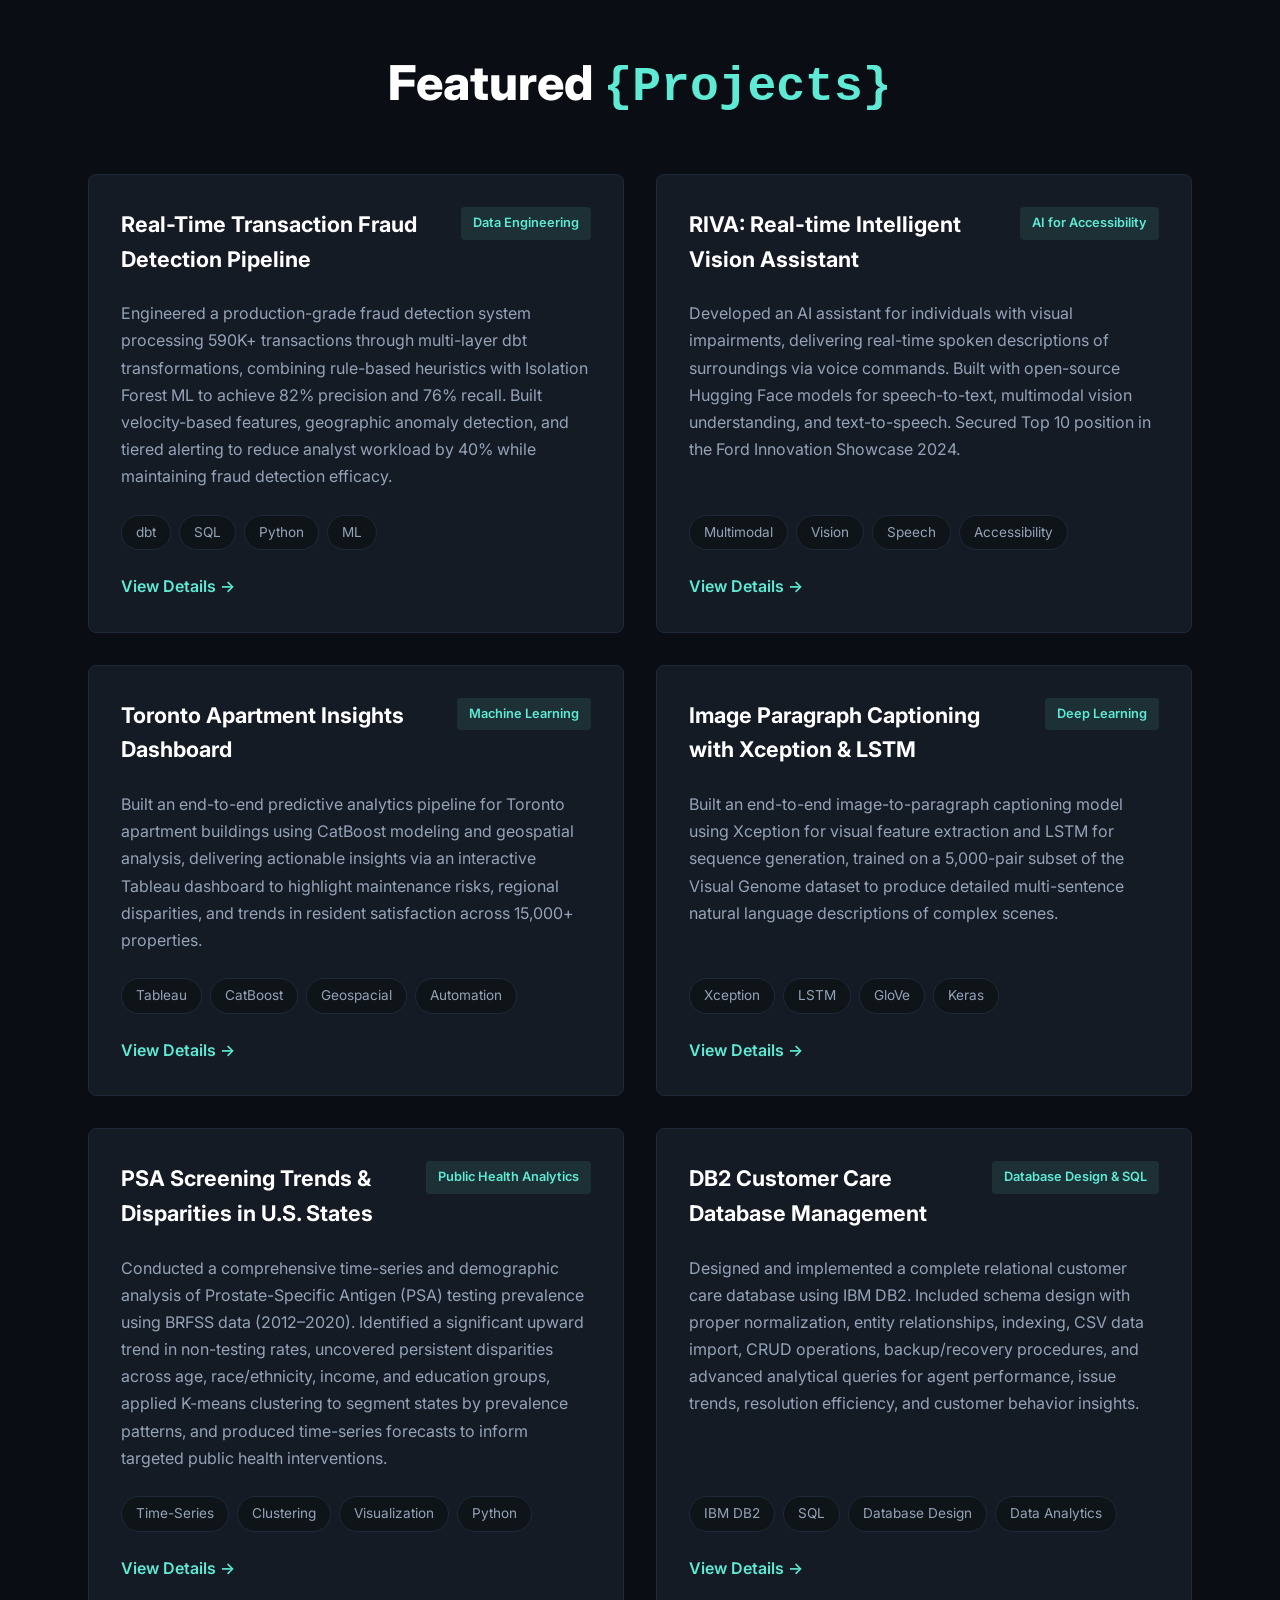
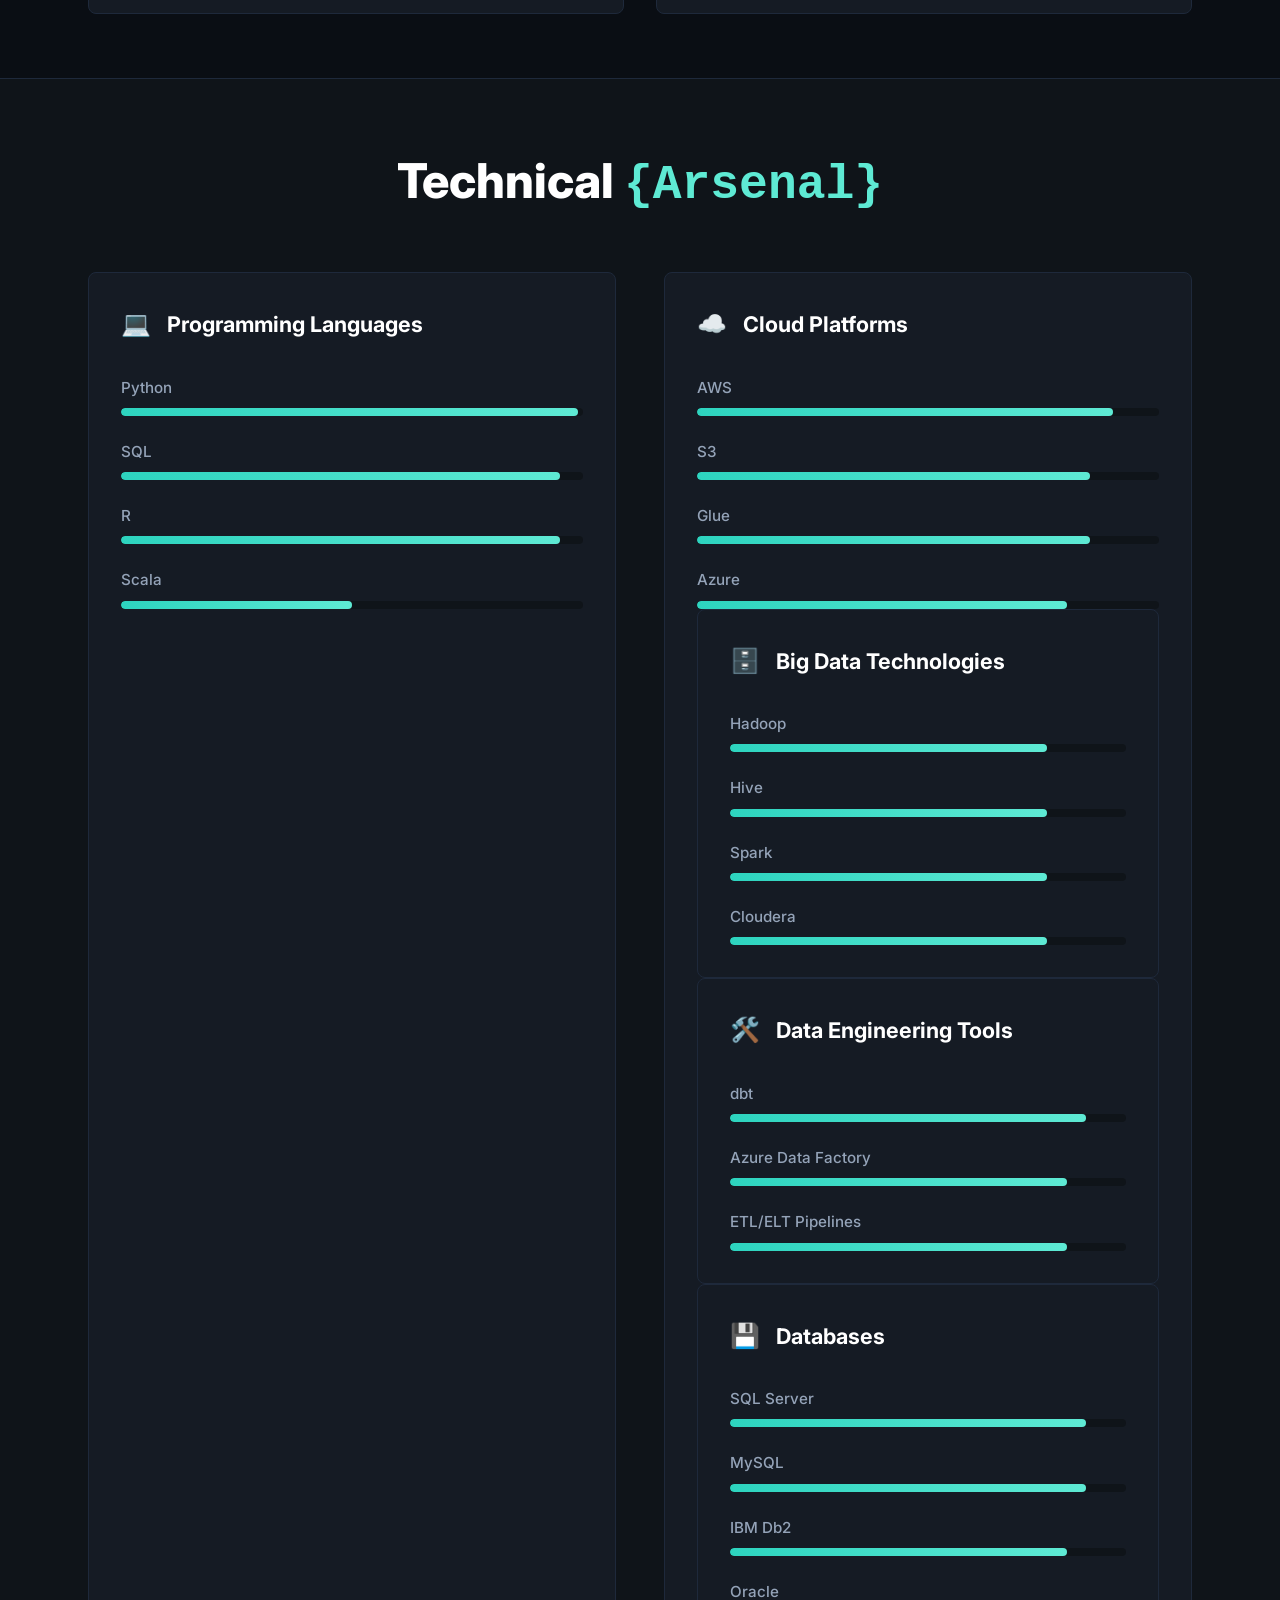
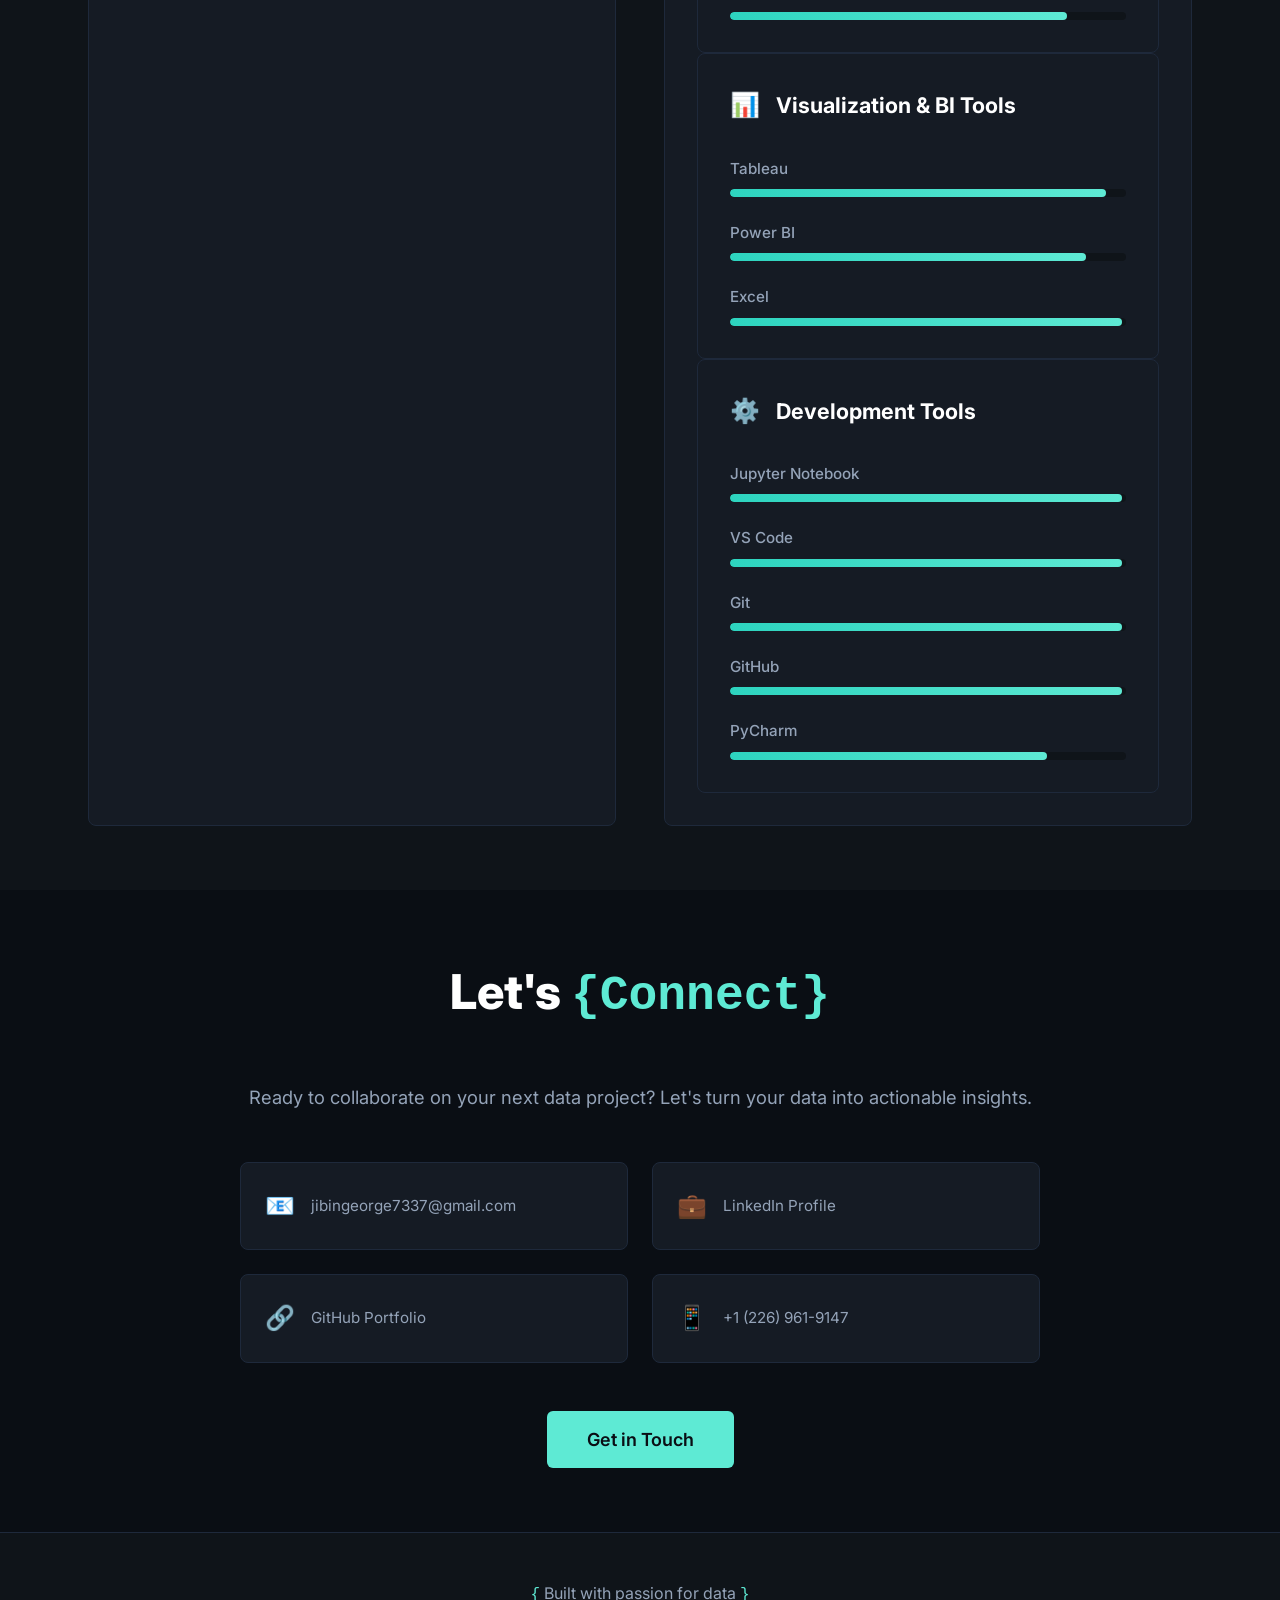
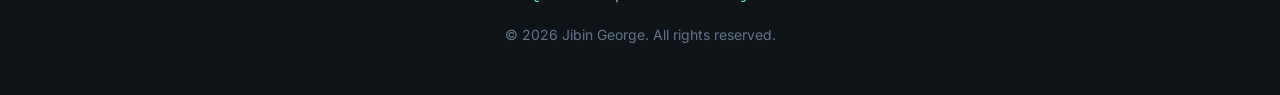
==== commit 68c4301e: "Update index.html" ====
--- a/index.html
+++ b/index.html
@@ -291,14 +291,13 @@
                                 <div class="skill-progress" style="width: 85%"></div>
                             </div>
                         </div>
-                    </div>
-                    <div class="skill-item">
+                        <div class="skill-item">
                             <span class="skill-name">Azure</span>
                             <div class="skill-bar">
                                 <div class="skill-progress" style="width: 80%"></div>
                             </div>
                         </div>
-                </div>
+                    </div>
 
                 <div class="skill-category">
                     <h3 class="skill-category-title">
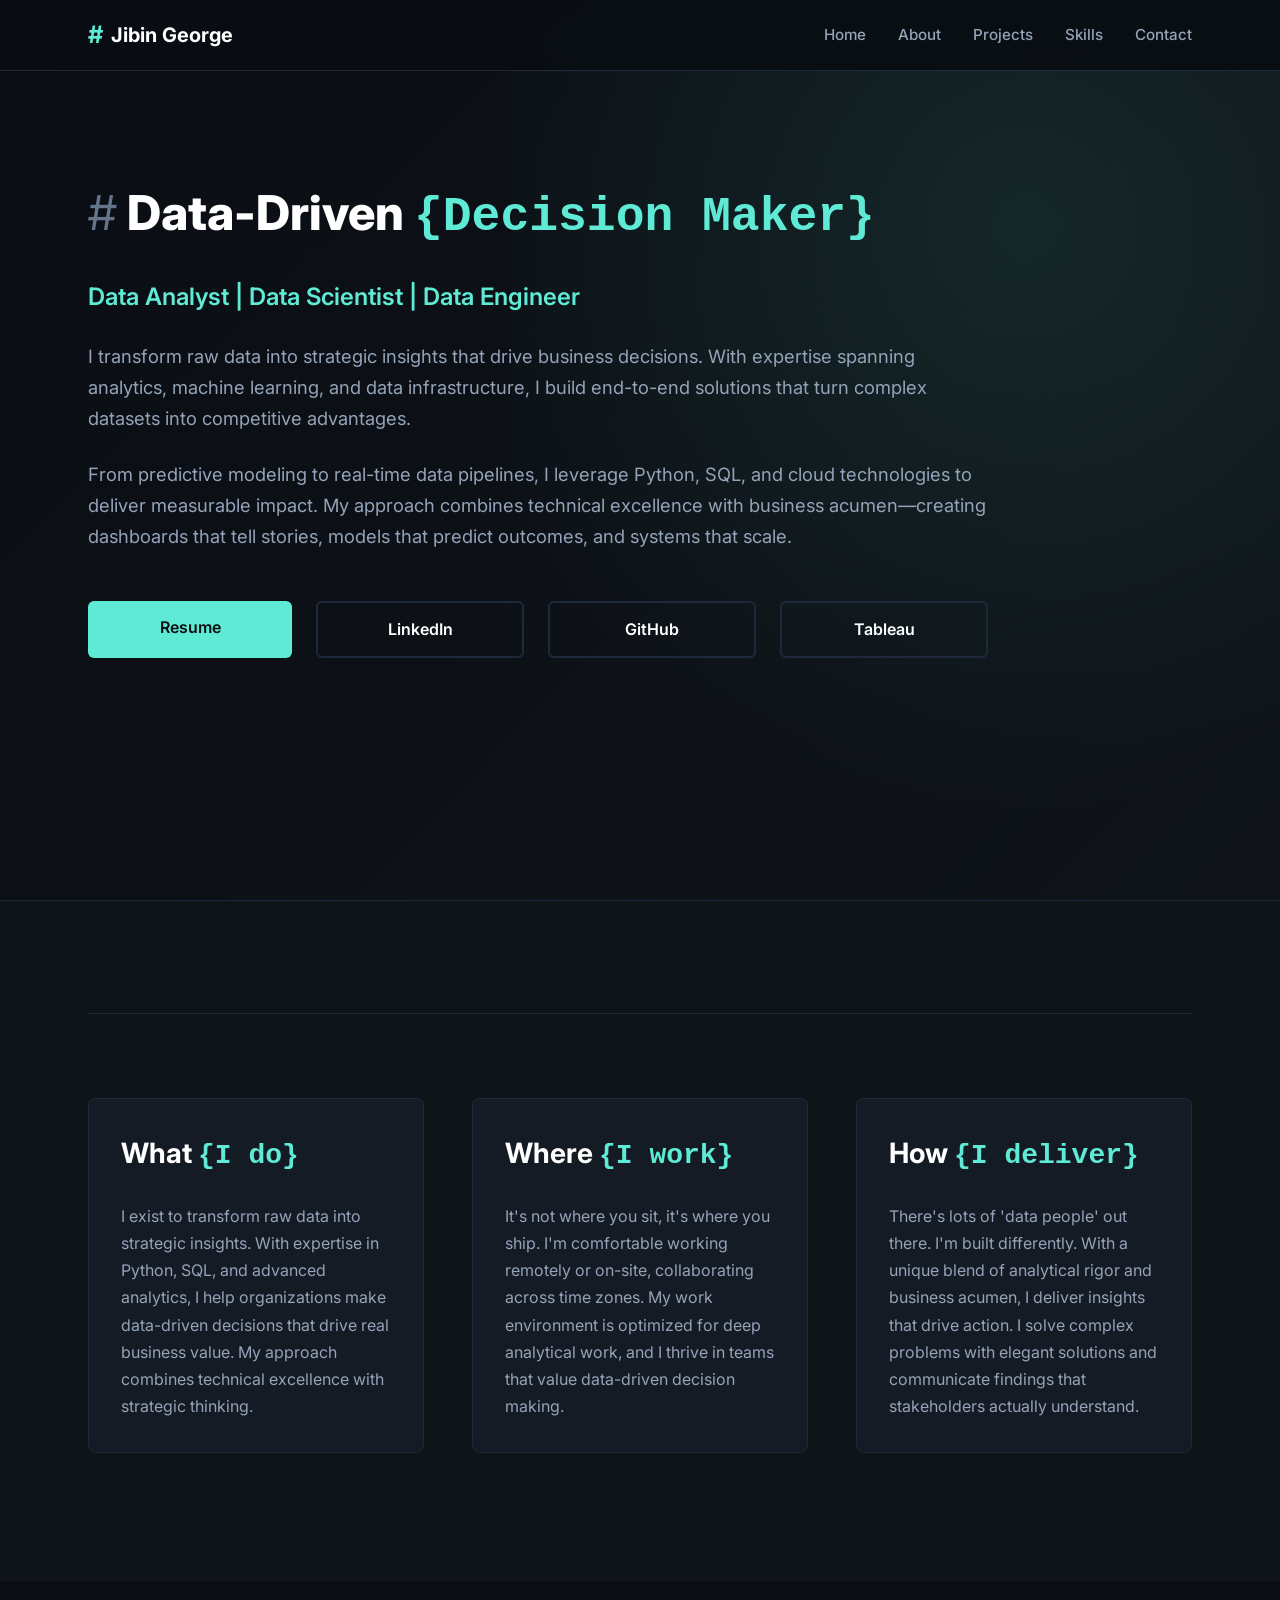
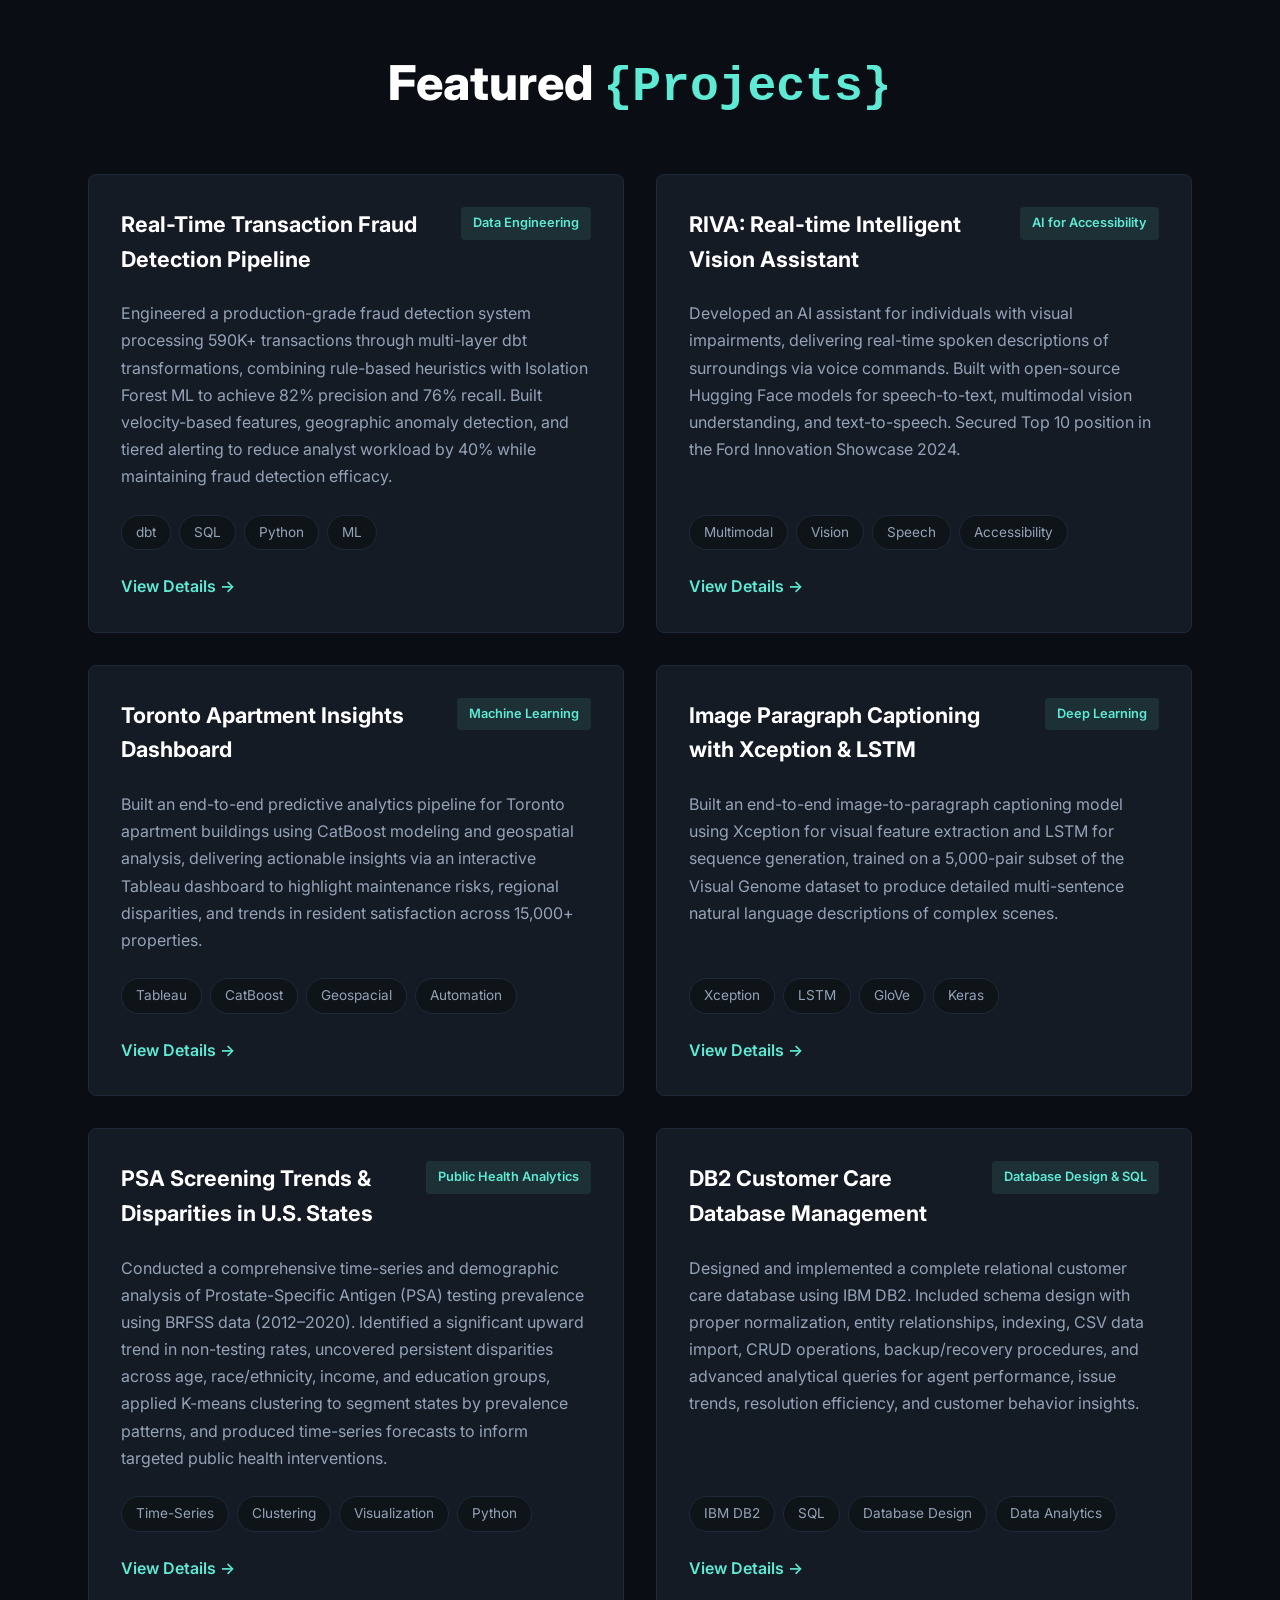
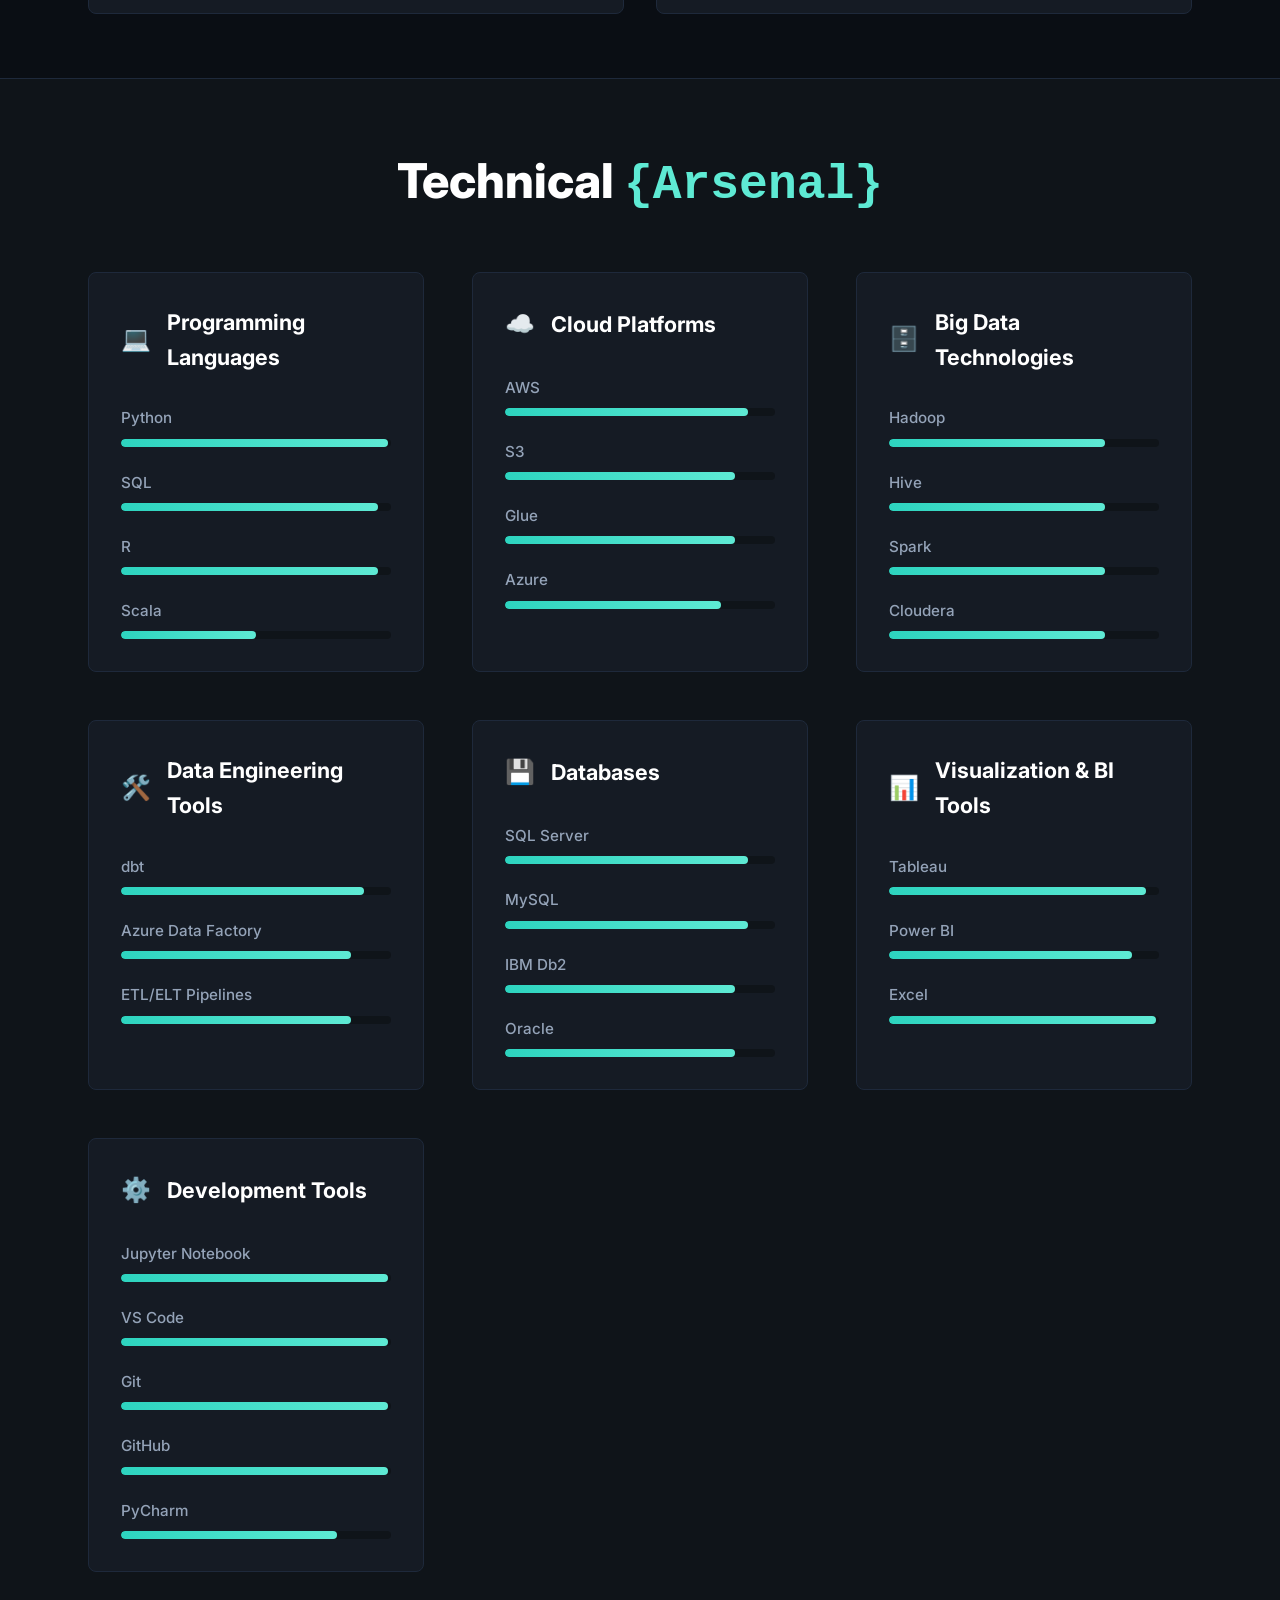
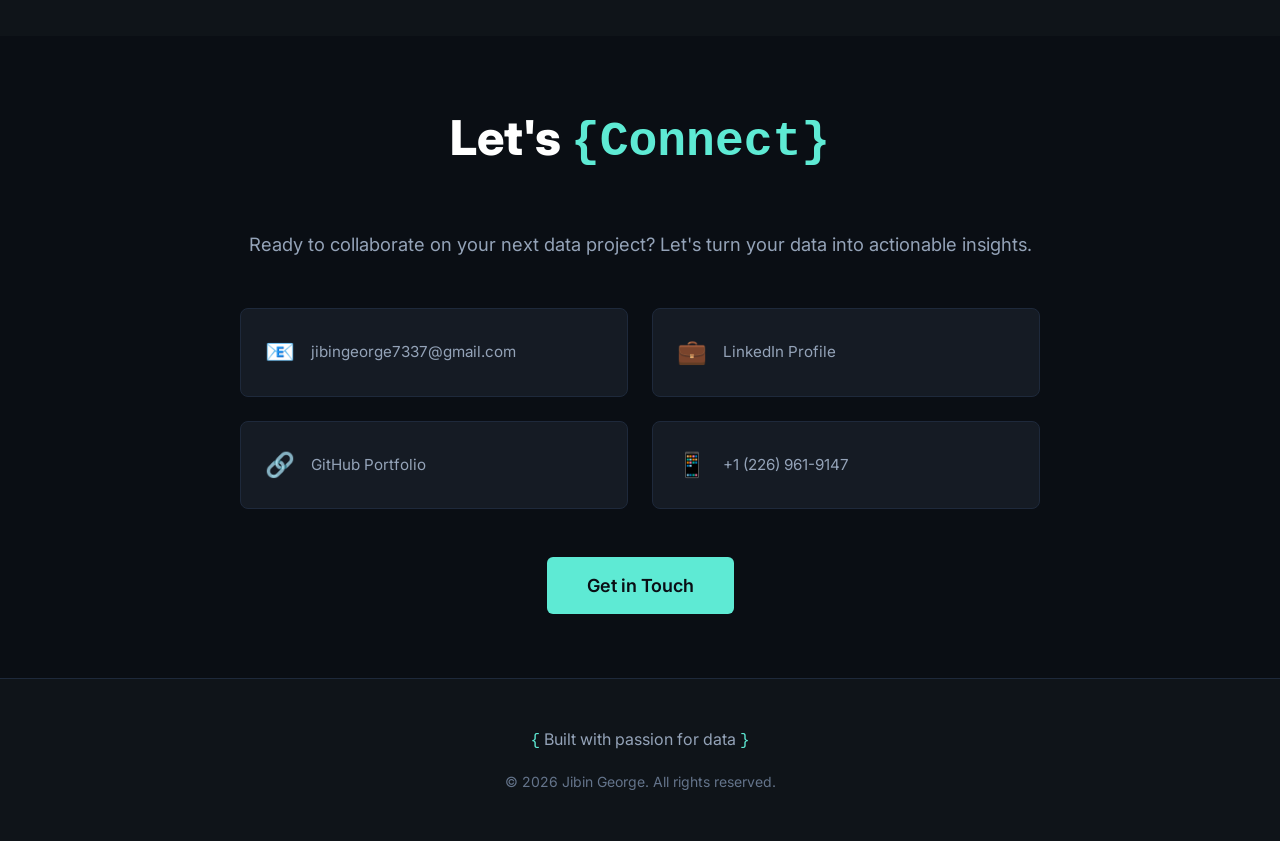
==== commit ff116c68: "Update index.html" ====
--- a/index.html
+++ b/index.html
@@ -298,6 +298,7 @@
                             </div>
                         </div>
                     </div>
+                </div>
 
                 <div class="skill-category">
                     <h3 class="skill-category-title">
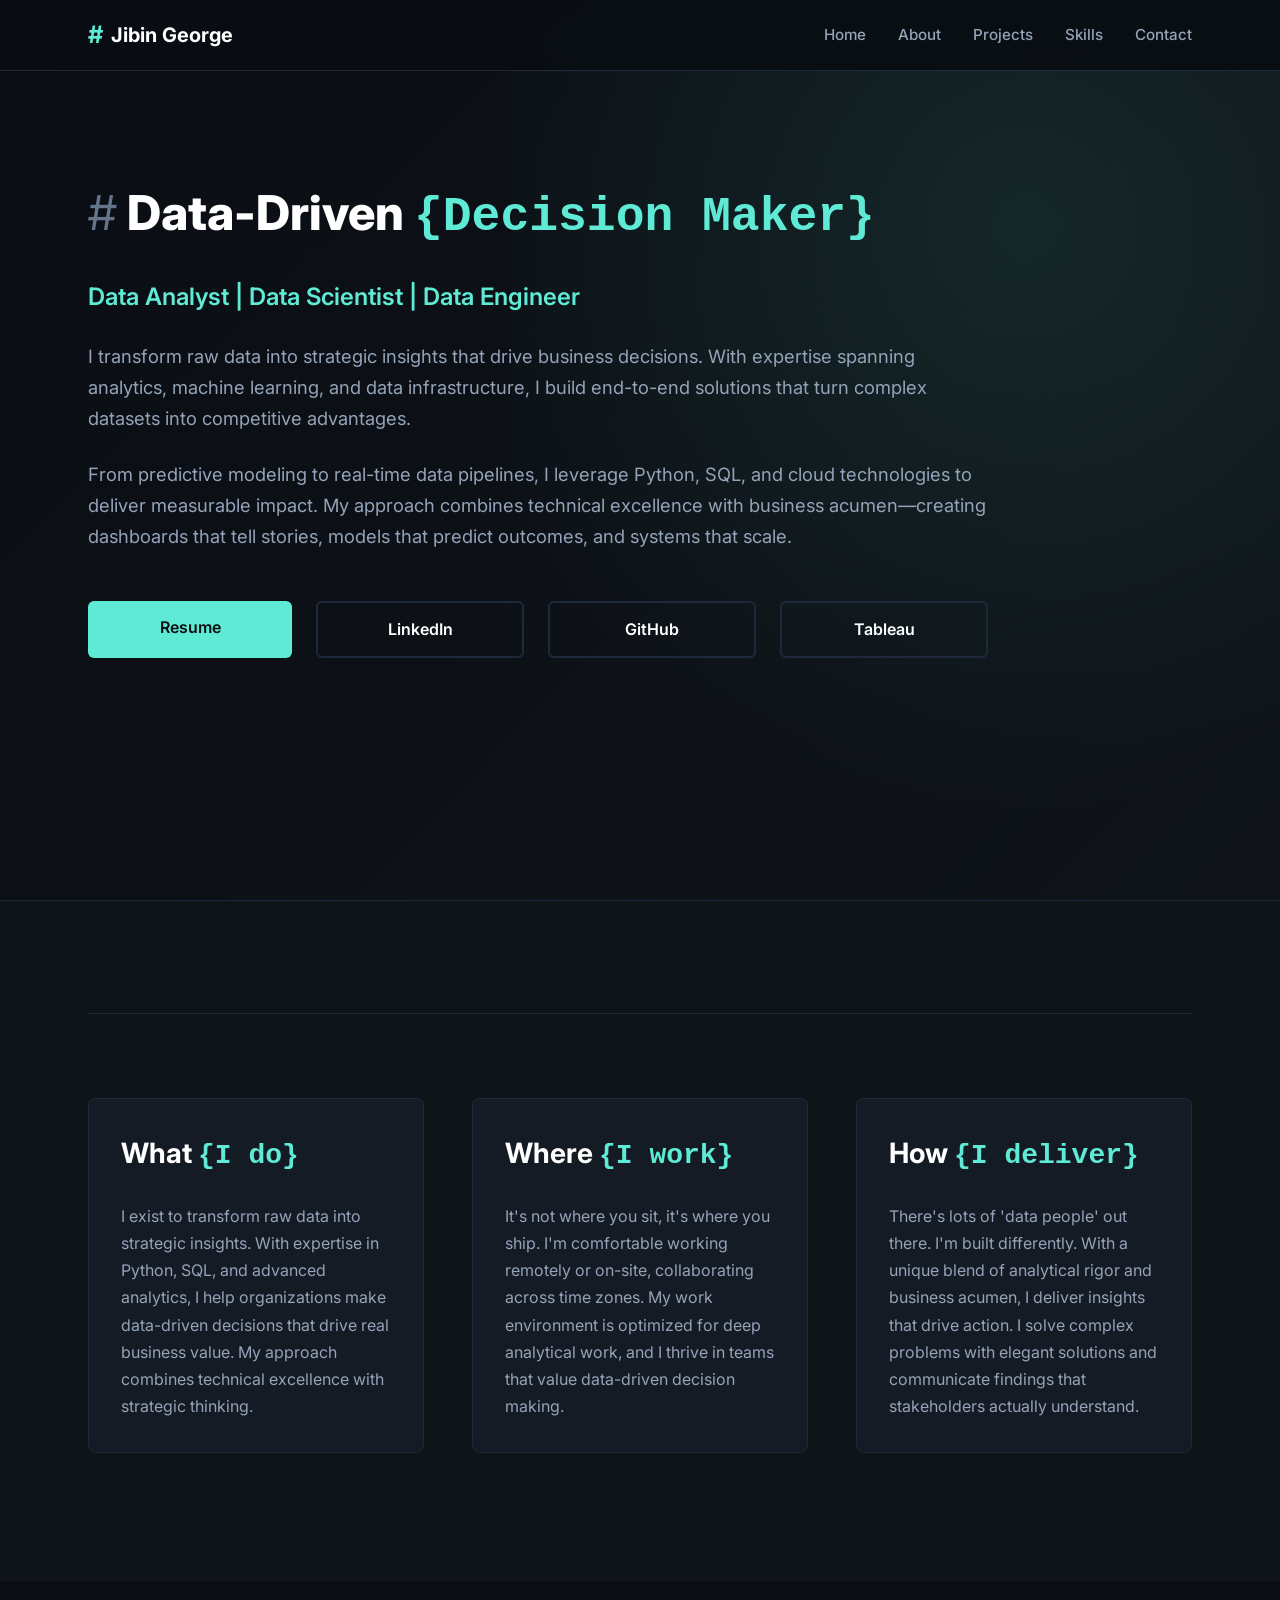
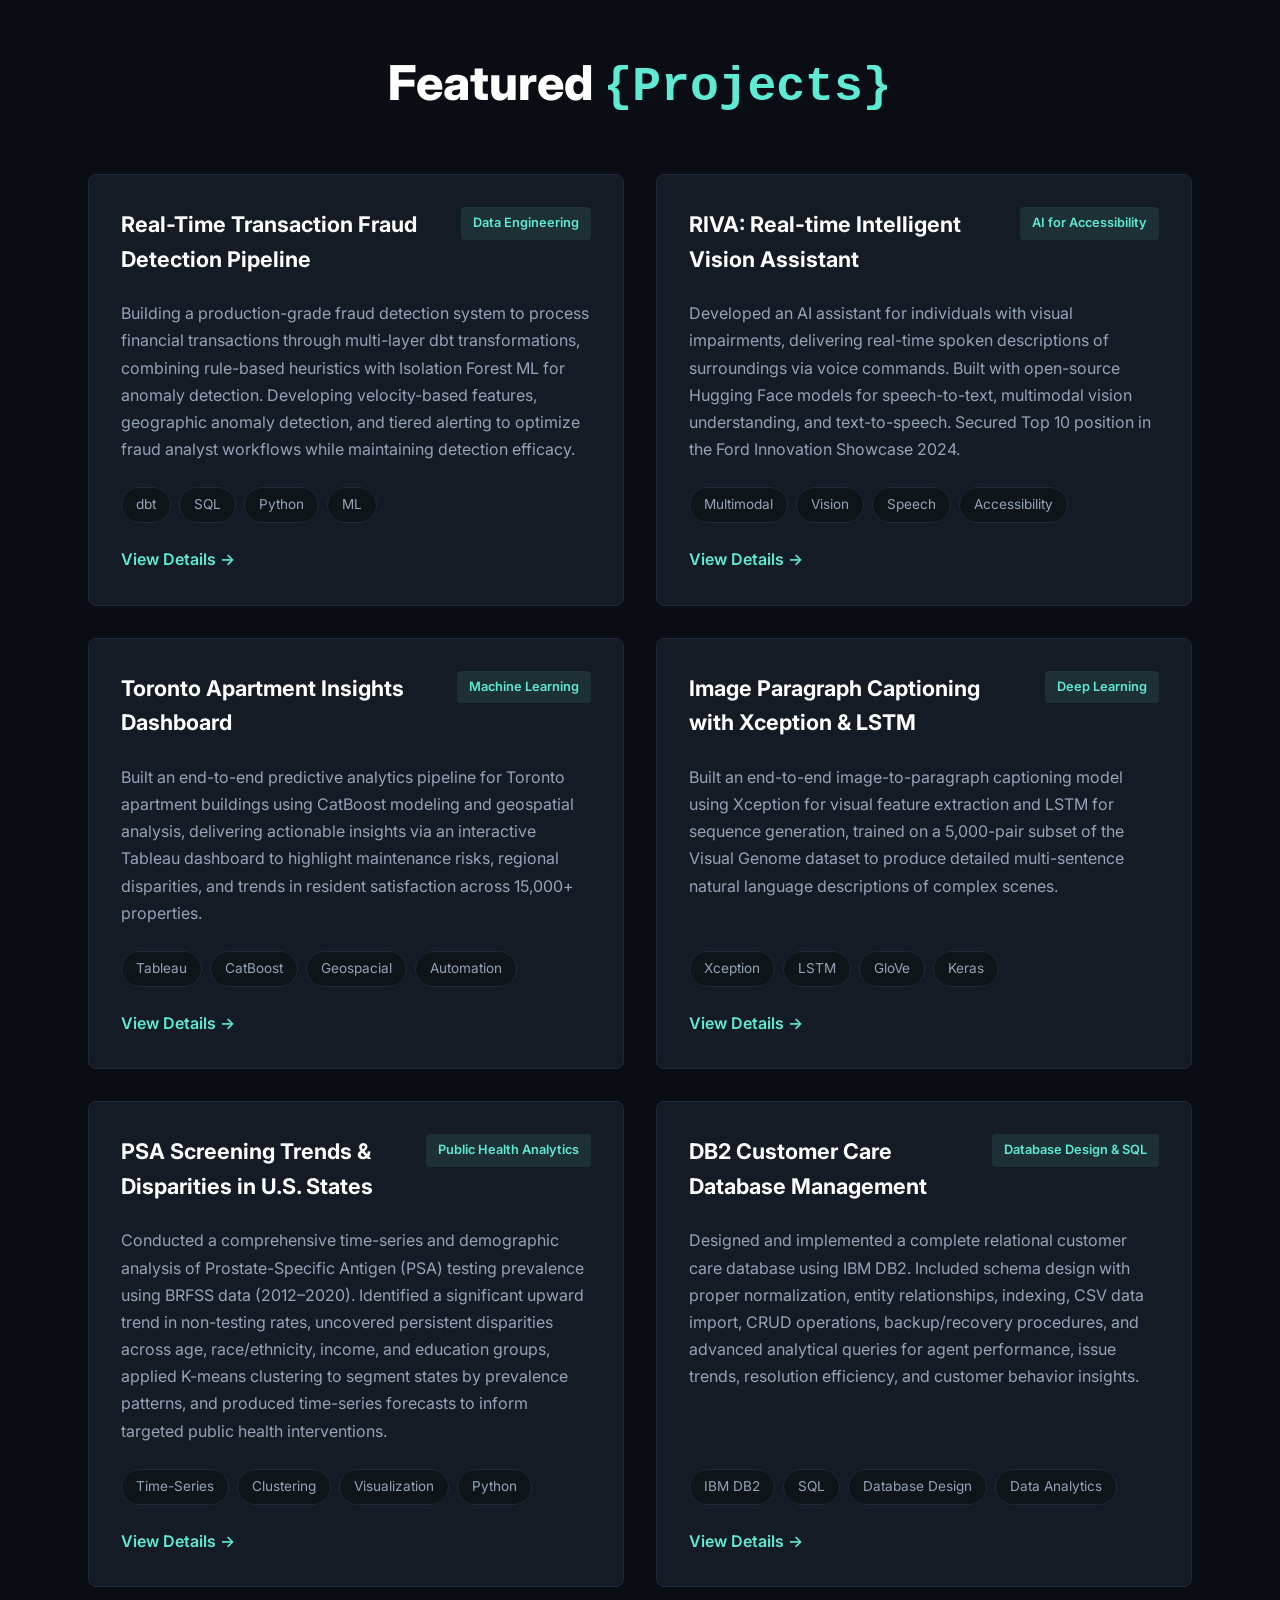
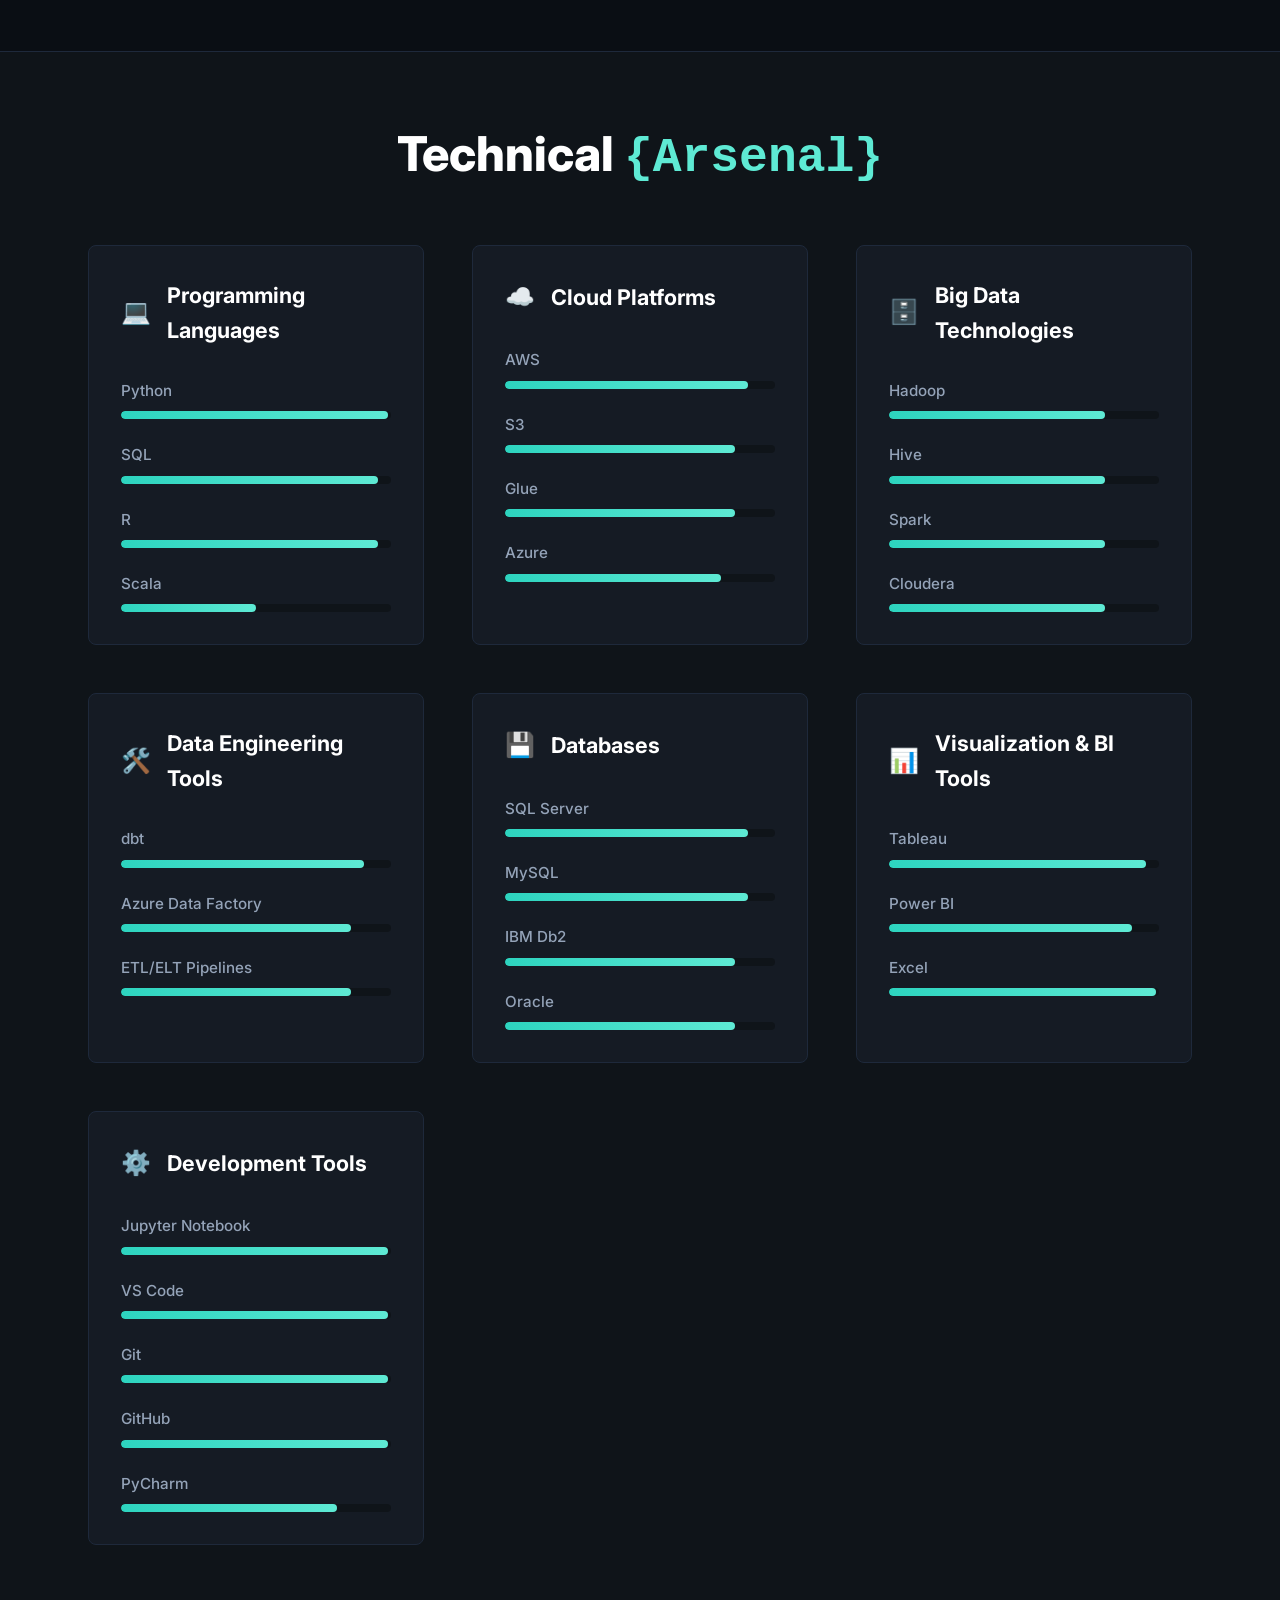
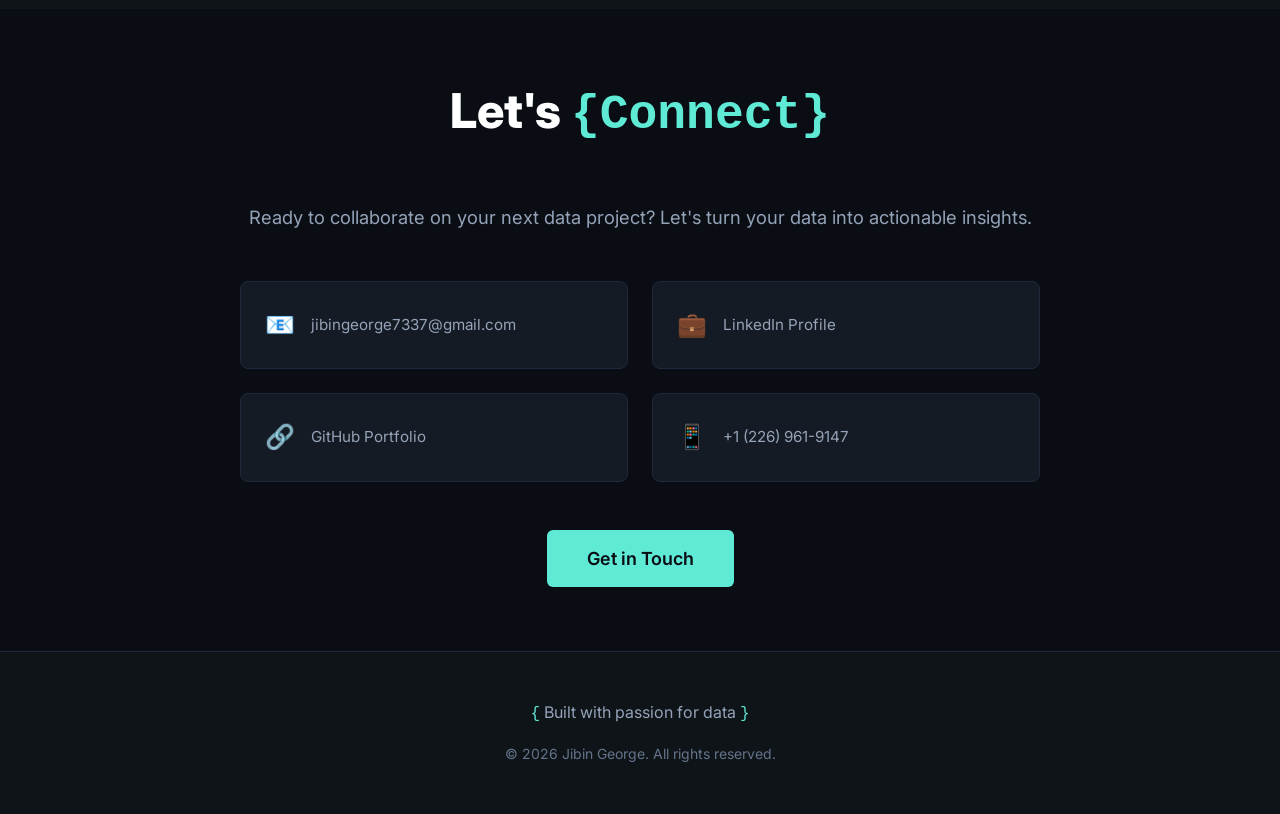
==== commit 5b6f4765: "Update index.html" ====
--- a/index.html
+++ b/index.html
@@ -112,7 +112,7 @@
                         <span class="project-tag">Data Engineering</span>
                     </div>
                     <p class="project-description">
-                        Engineered a production-grade fraud detection system processing 590K+ transactions through multi-layer dbt transformations, combining rule-based heuristics with Isolation Forest ML to achieve 82% precision and 76% recall. Built velocity-based features, geographic anomaly detection, and tiered alerting to reduce analyst workload by 40% while maintaining fraud detection efficacy.
+                        Building a production-grade fraud detection system to process financial transactions through multi-layer dbt transformations, combining rule-based heuristics with Isolation Forest ML for anomaly detection. Developing velocity-based features, geographic anomaly detection, and tiered alerting to optimize fraud analyst workflows while maintaining detection efficacy.
                     </p>
                     <div class="project-tech">
                         <span class="tech-badge">dbt</span>
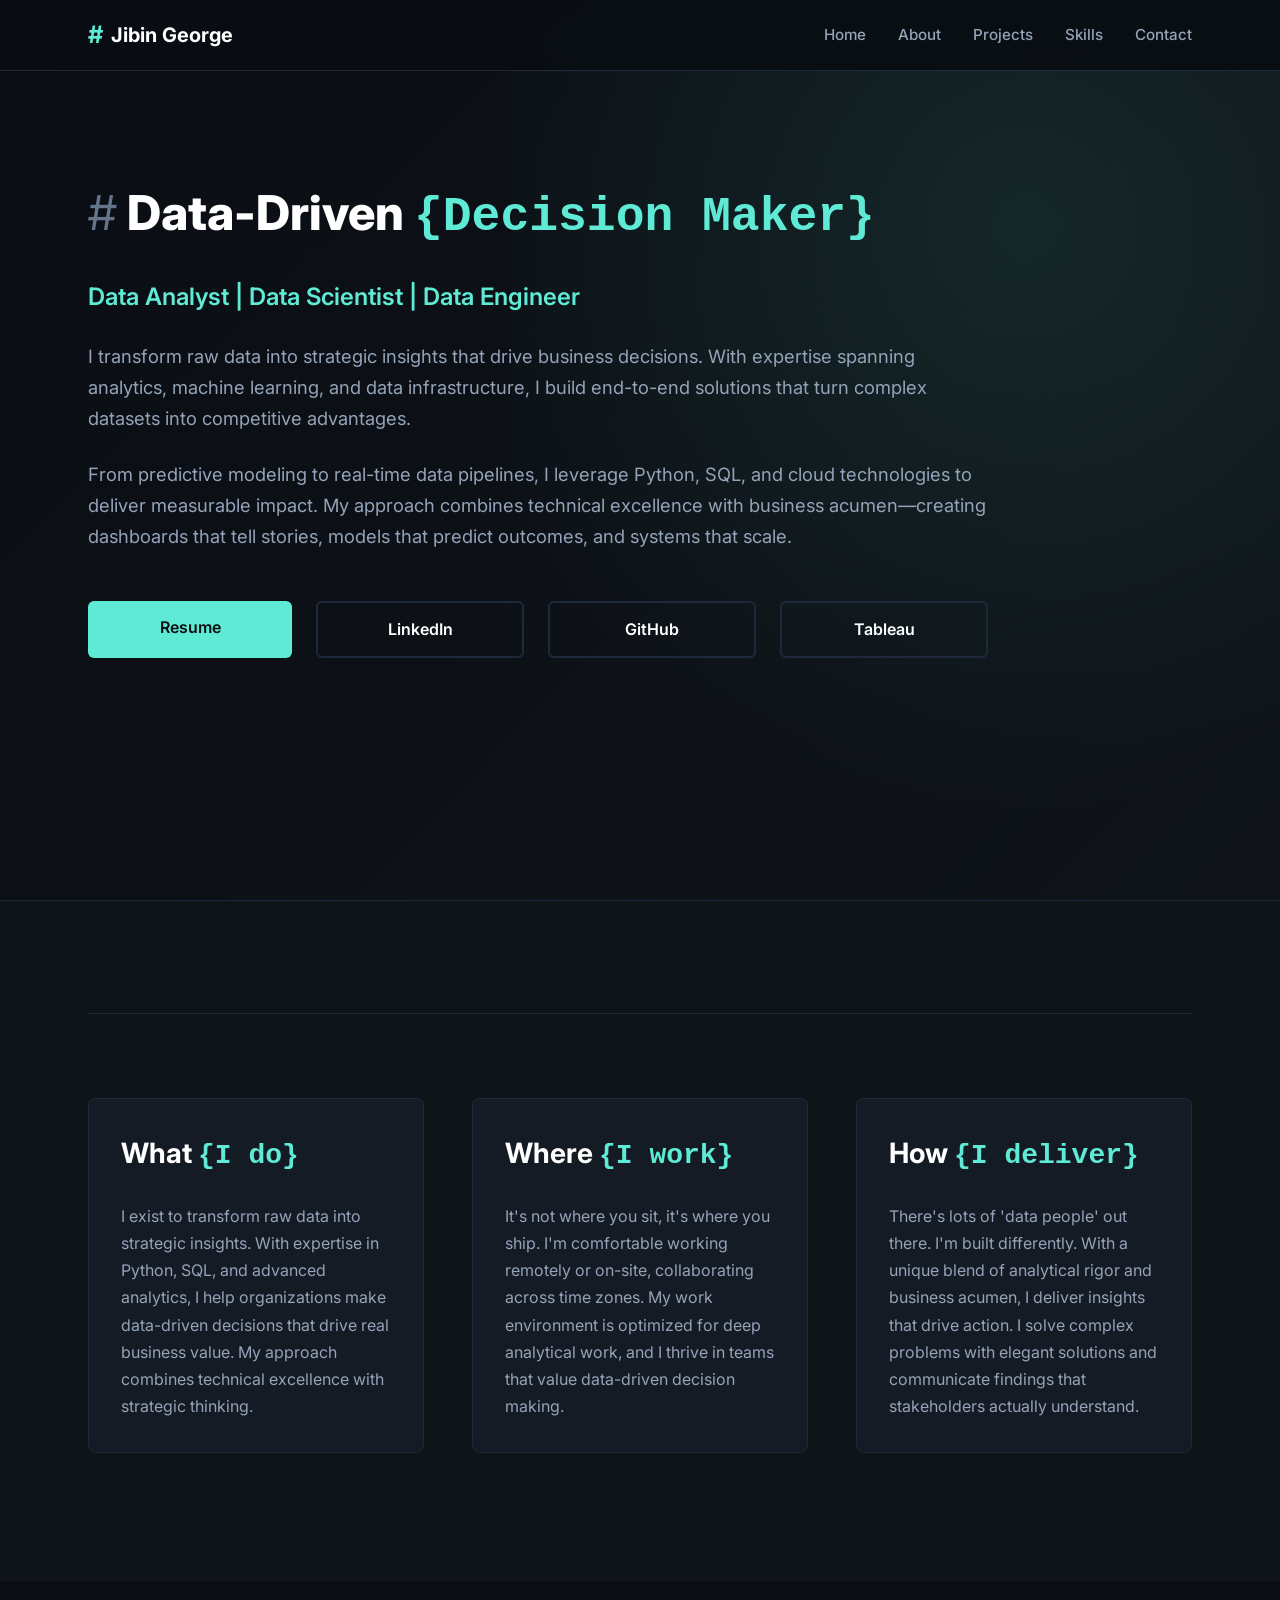
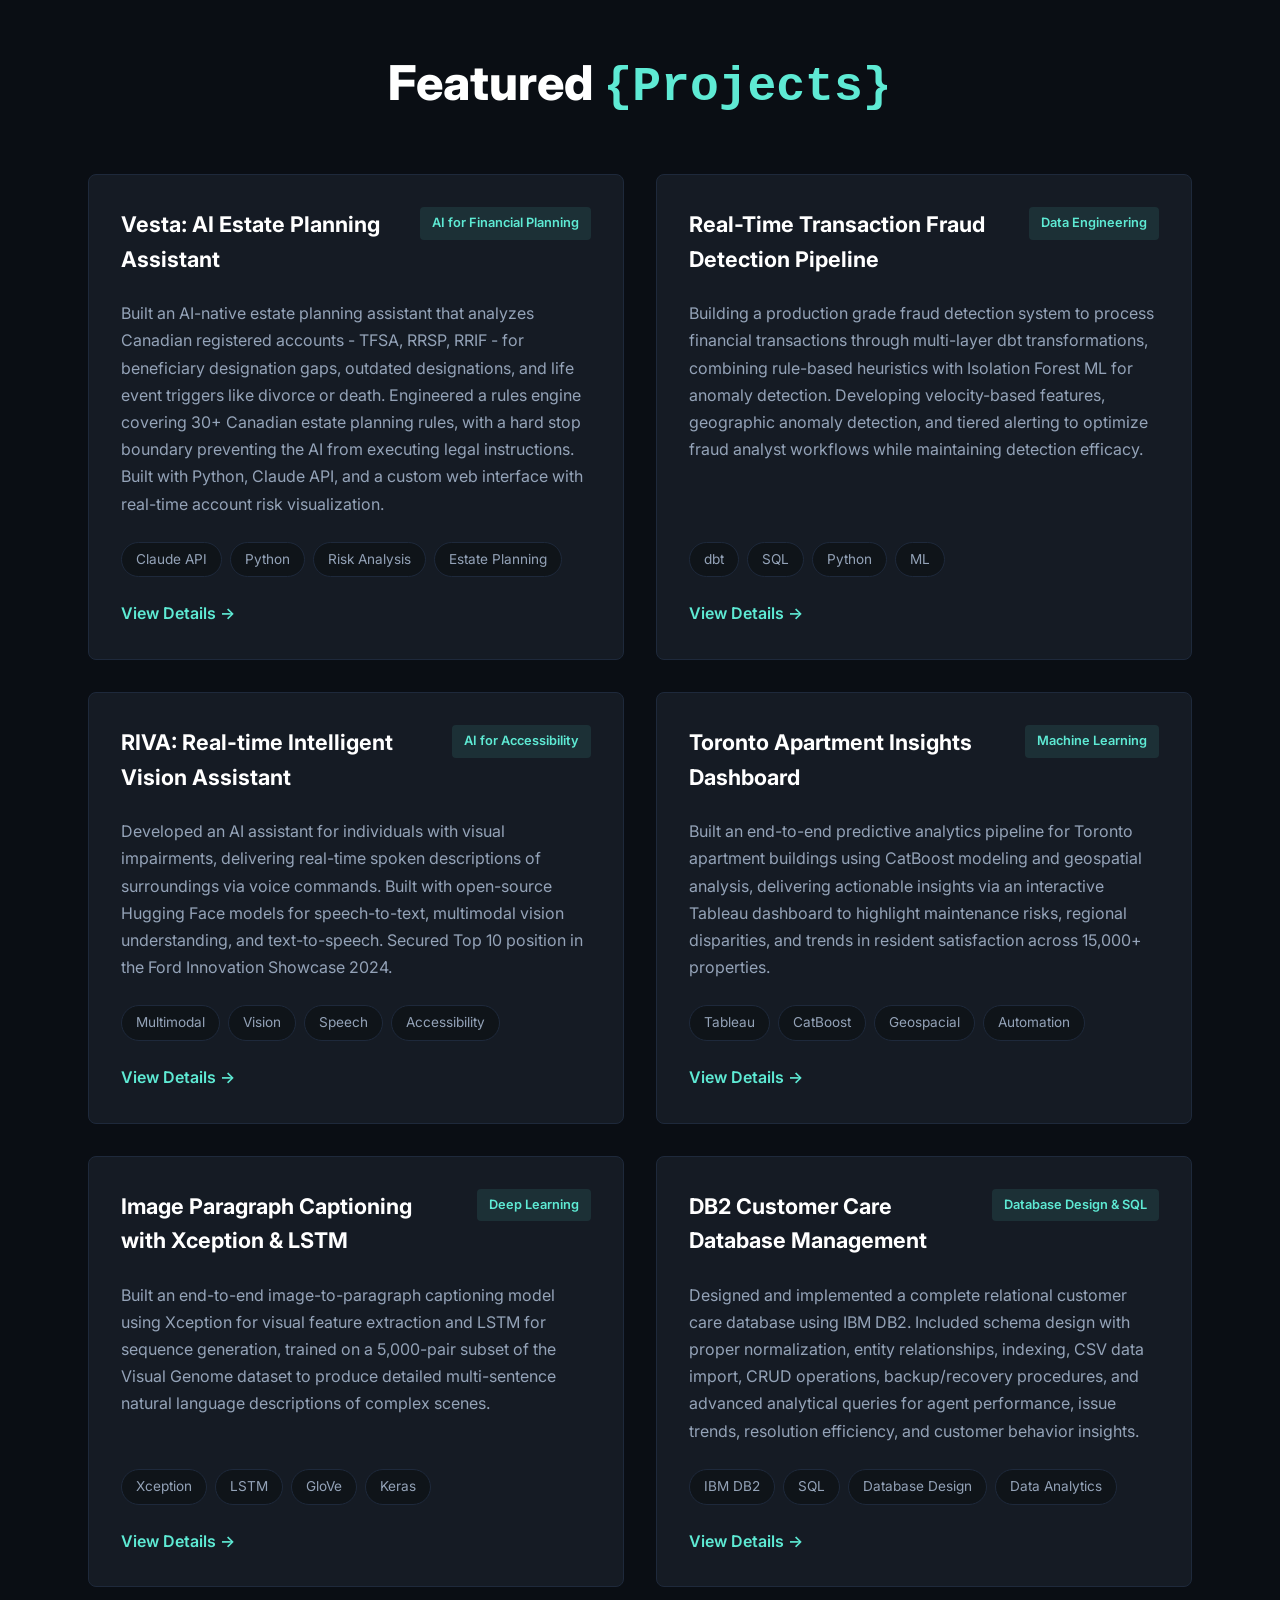
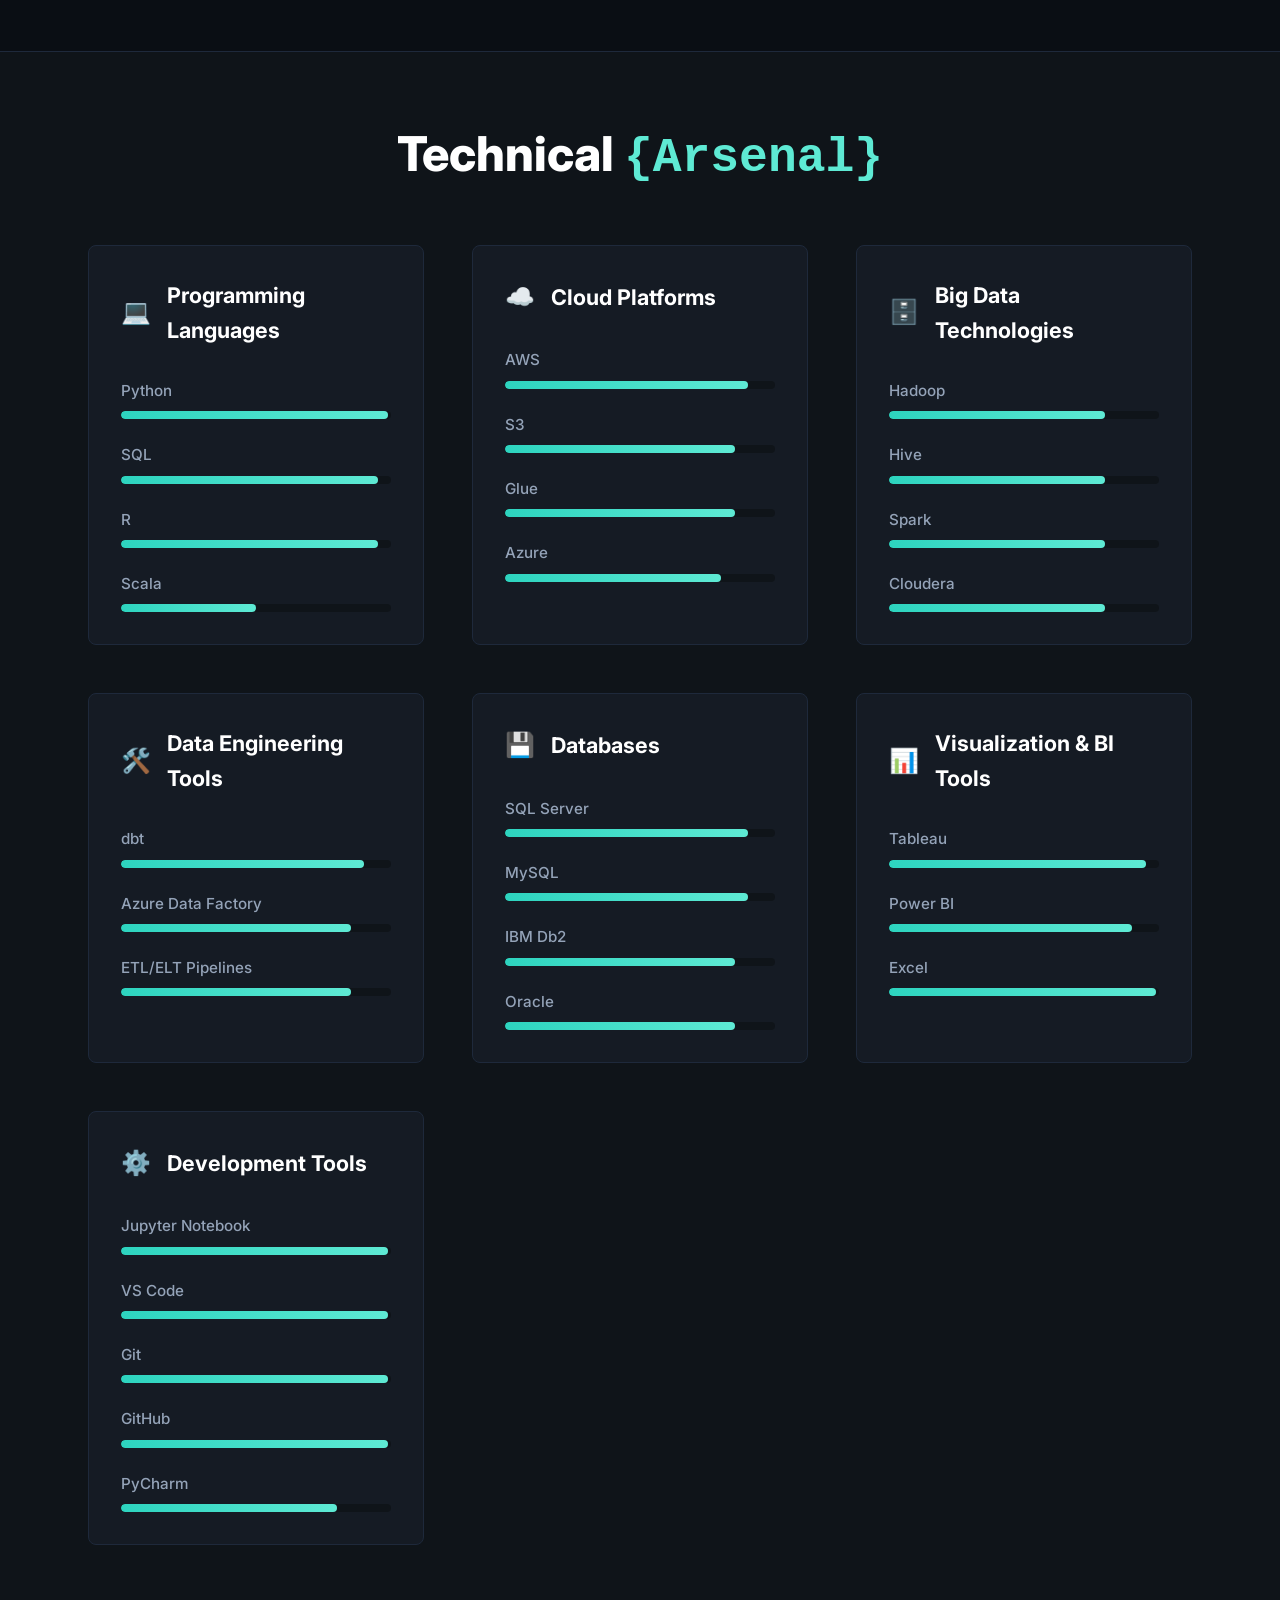
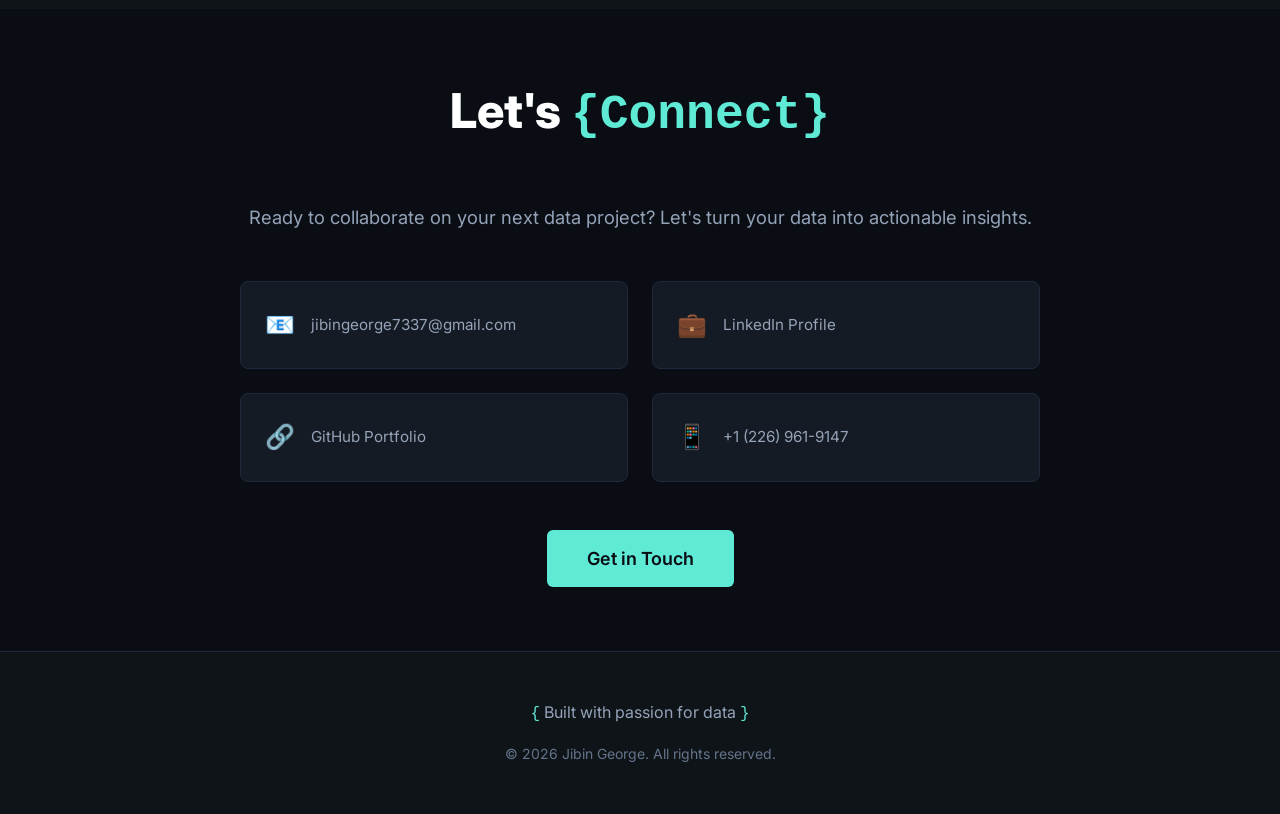
==== commit 683b584b: "Updated project section" ====
--- a/index.html
+++ b/index.html
@@ -105,14 +105,34 @@
         <div class="container">
             <h2 class="main-section-title">Featured <span class="code-bracket">{Projects}</span></h2>
             <div class="projects-grid">
-                <!-- Project 1 -->
+				<!-- Project 1 -->
+                <article class="project-card">
+                    <div class="project-header">
+                        <h3 class="project-title">Vesta: AI Estate Planning Assistant</h3>
+                        <span class="project-tag">AI for Financial Planning</span>
+                    </div>
+                    <p class="project-description">
+                        Built an AI-native estate planning assistant that analyzes Canadian registered accounts - TFSA, RRSP, RRIF - for beneficiary designation gaps, outdated designations, and life event triggers like divorce or death. Engineered a rules engine covering 30+ Canadian estate planning rules, with a hard stop boundary preventing the AI from executing legal instructions. Built with Python, Claude API, and a custom web interface with real-time account risk visualization.
+					</p>
+                    <div class="project-tech">
+                        <span class="tech-badge">Claude API</span>
+                        <span class="tech-badge">Python</span>
+                        <span class="tech-badge">Risk Analysis</span>
+                        <span class="tech-badge">Estate Planning</span>
+                    </div>
+                    <div class="project-links">
+                        <a href="https://github.com/jibnorge/Estate-Planning-Assistant/blob/main/README.md" target="_blank" class="project-link">View Details →</a>
+                    </div>
+                </article>
+				
+                <!-- Project 2 -->
                 <article class="project-card">
                     <div class="project-header">
                         <h3 class="project-title">Real-Time Transaction Fraud Detection Pipeline</h3>
                         <span class="project-tag">Data Engineering</span>
                     </div>
                     <p class="project-description">
-                        Building a production-grade fraud detection system to process financial transactions through multi-layer dbt transformations, combining rule-based heuristics with Isolation Forest ML for anomaly detection. Developing velocity-based features, geographic anomaly detection, and tiered alerting to optimize fraud analyst workflows while maintaining detection efficacy.
+                        Building a production grade fraud detection system to process financial transactions through multi-layer dbt transformations, combining rule-based heuristics with Isolation Forest ML for anomaly detection. Developing velocity-based features, geographic anomaly detection, and tiered alerting to optimize fraud analyst workflows while maintaining detection efficacy.
                     </p>
                     <div class="project-tech">
                         <span class="tech-badge">dbt</span>
@@ -125,7 +145,7 @@
                     </div>
                 </article>
 
-                <!-- Project 2 -->
+                <!-- Project 3 -->
                 <article class="project-card">
                     <div class="project-header">
                         <h3 class="project-title">RIVA: Real-time Intelligent Vision Assistant</h3>
@@ -145,7 +165,7 @@
                     </div>
                 </article>
 
-                <!-- Project 3 -->
+                <!-- Project 4 -->
                 <article class="project-card">
                     <div class="project-header">
                         <h3 class="project-title">Toronto Apartment Insights Dashboard</h3>
@@ -165,7 +185,7 @@
                     </div>
                 </article>
 
-                <!-- Project 4 -->
+                <!-- Project 5 -->
                 <article class="project-card">
                     <div class="project-header">
                         <h3 class="project-title">Image Paragraph Captioning with Xception &amp; LSTM</h3>
@@ -182,26 +202,6 @@
                     </div>
                     <div class="project-links">
                         <a href="https://github.com/jibnorge/Stanford-Visual-Genome-Image-Paragraph-Captioning-using-Xception-LSTM/blob/main/README.md" target="_blank" class="project-link">View Details →</a>
-                    </div>
-                </article>
-
-                <!-- Project 5 -->
-                <article class="project-card">
-                    <div class="project-header">
-                        <h3 class="project-title">PSA Screening Trends & Disparities in U.S. States</h3>
-                        <span class="project-tag">Public Health Analytics</span>
-                    </div>
-                    <p class="project-description">
-                        Conducted a comprehensive time-series and demographic analysis of Prostate-Specific Antigen (PSA) testing prevalence using BRFSS data (2012–2020). Identified a significant upward trend in non-testing rates, uncovered persistent disparities across age, race/ethnicity, income, and education groups, applied K-means clustering to segment states by prevalence patterns, and produced time-series forecasts to inform targeted public health interventions.
-                    </p>
-                    <div class="project-tech">
-                        <span class="tech-badge">Time-Series</span>
-                        <span class="tech-badge">Clustering</span>
-                        <span class="tech-badge">Visualization</span>
-                        <span class="tech-badge">Python</span>
-                    </div>
-                    <div class="project-links">
-                        <a href="https://github.com/jibnorge/PSA-Screening-in-USA-A-Data-Driven-Insight/blob/main/README.md" target="_blank" class="project-link">View Details →</a>
                     </div>
                 </article>
 
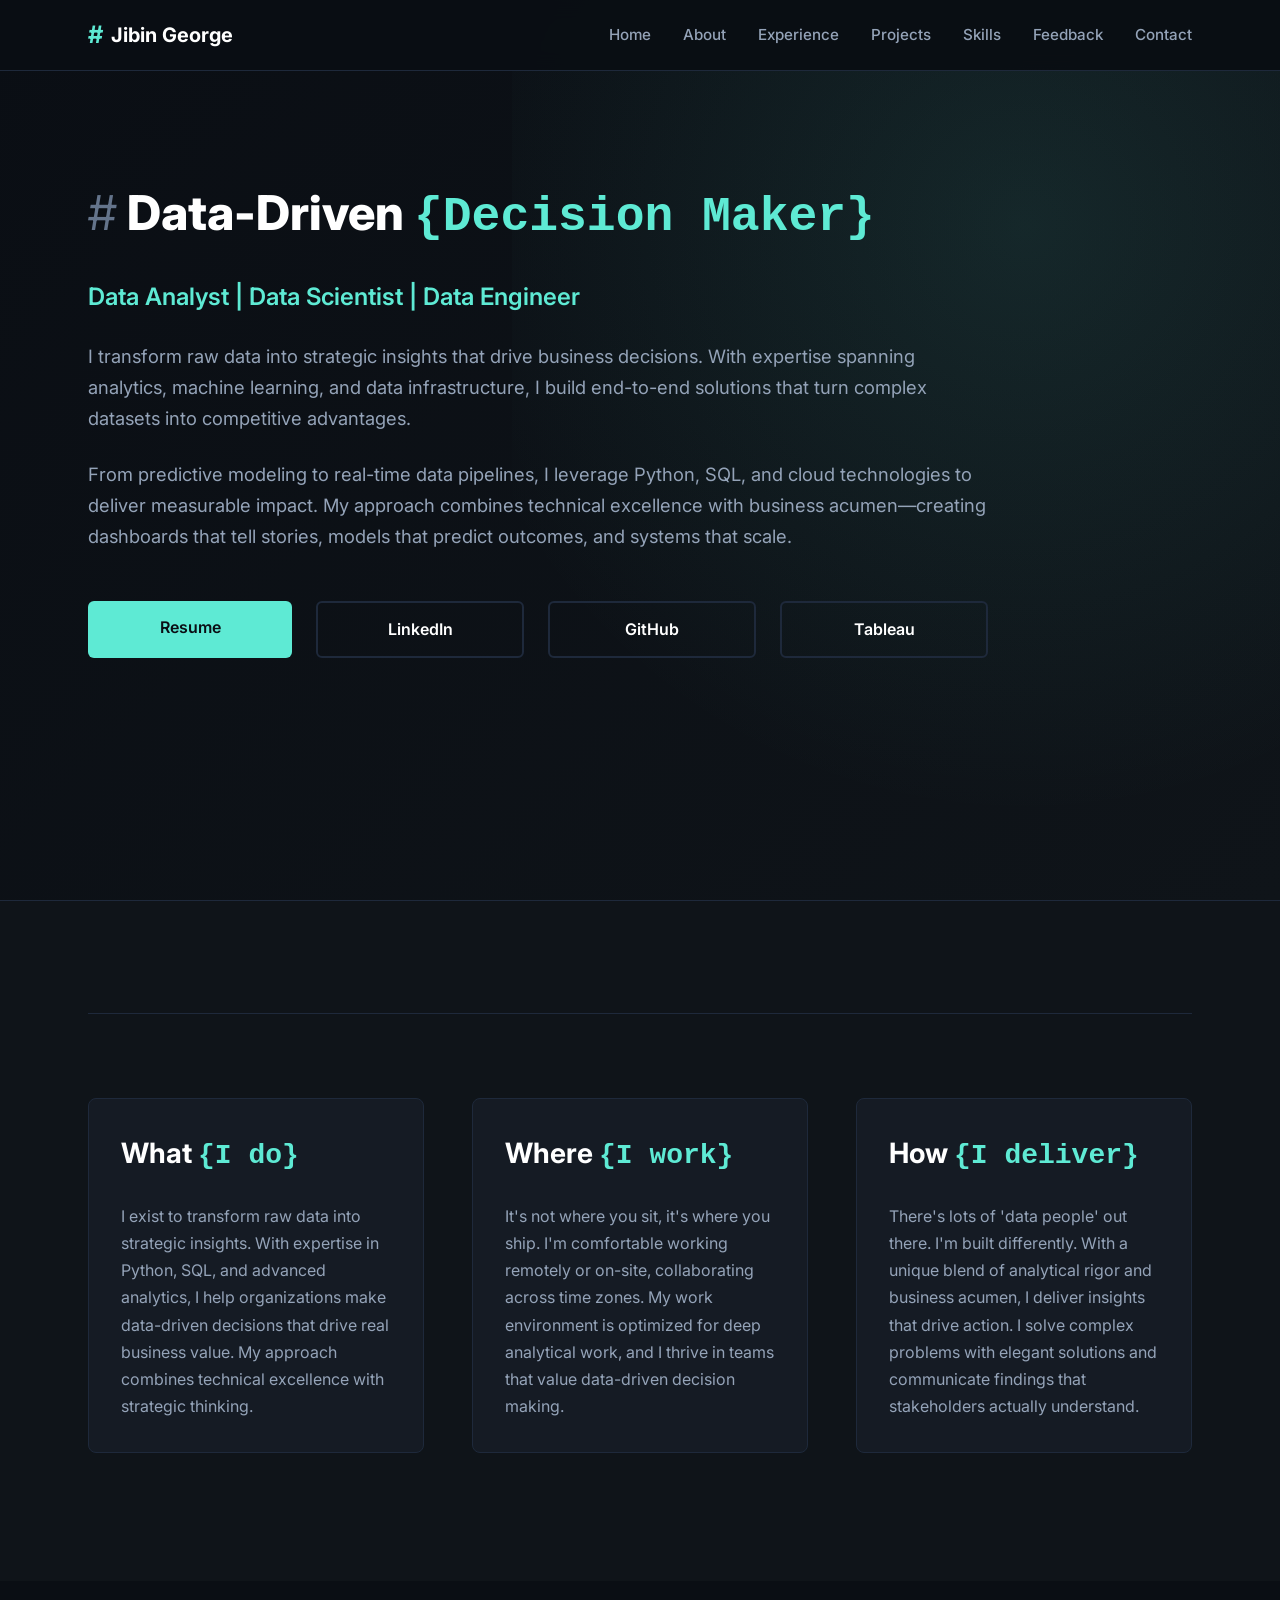
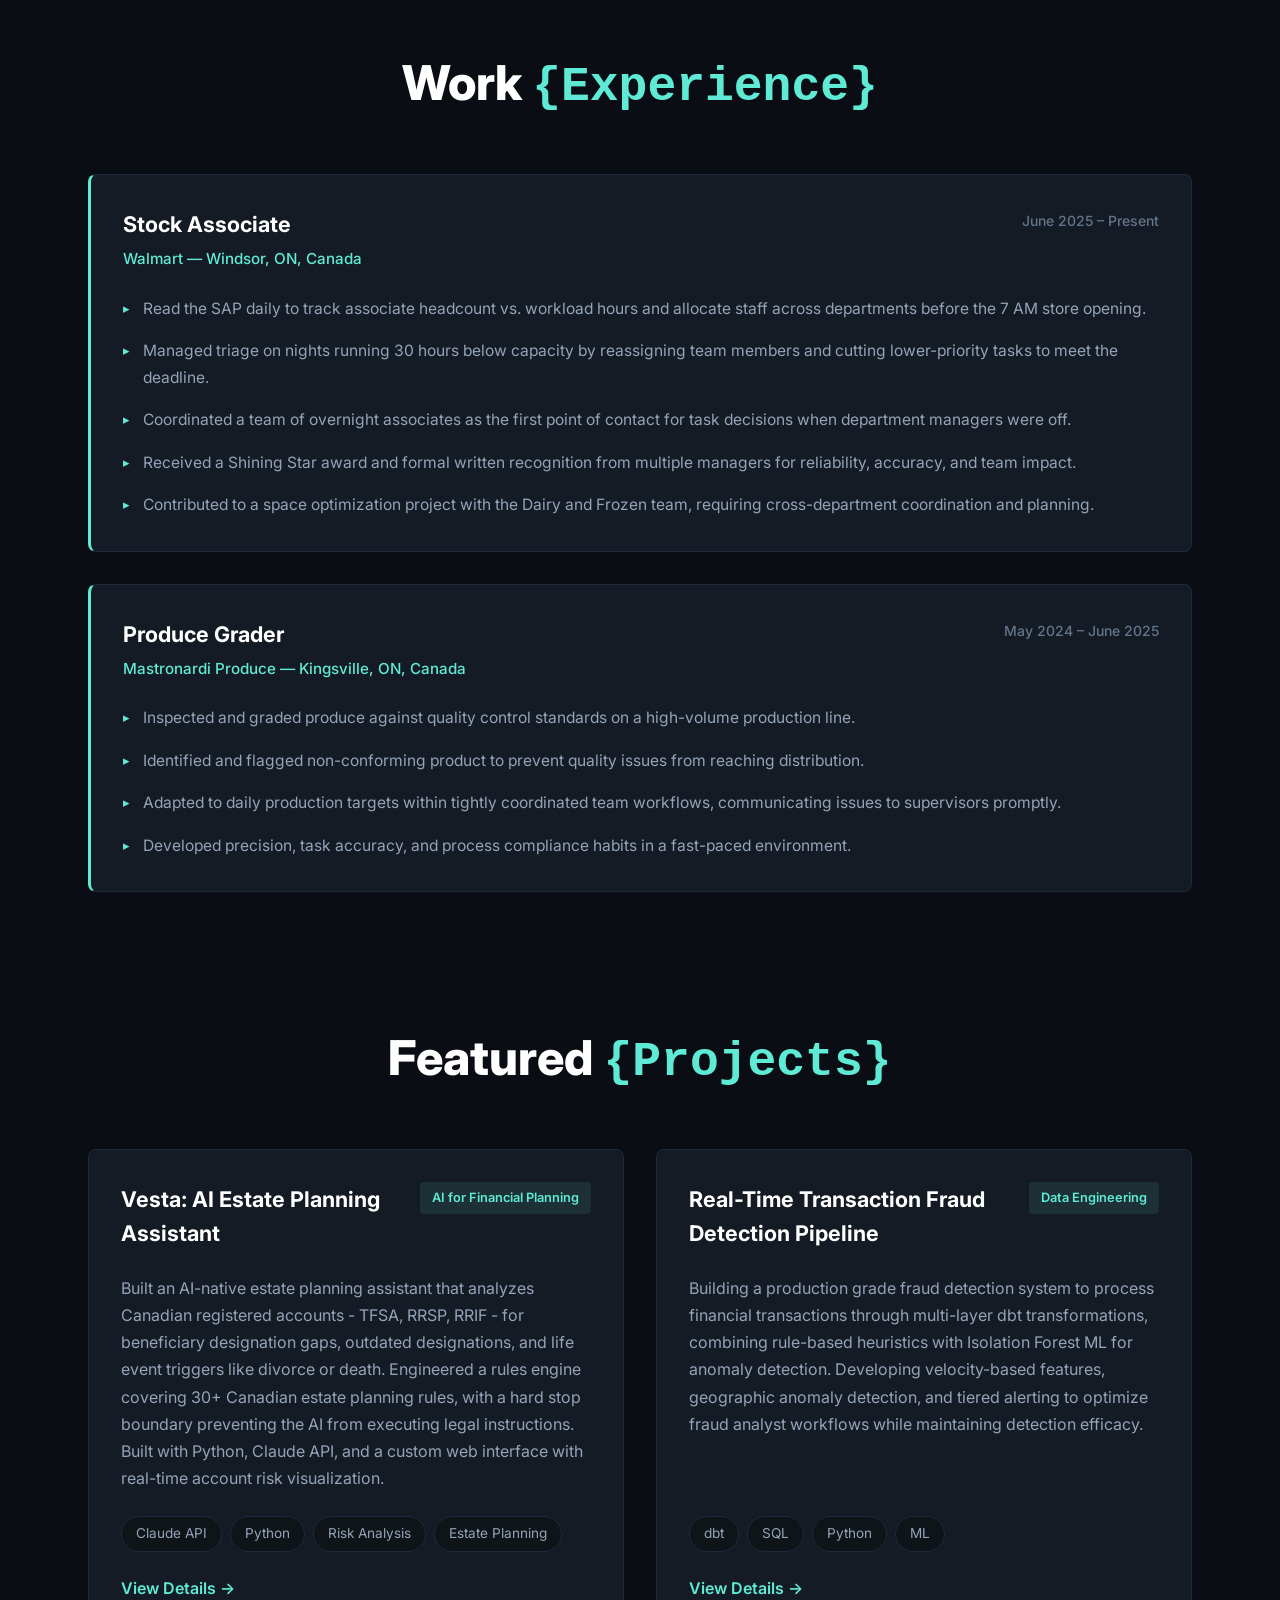
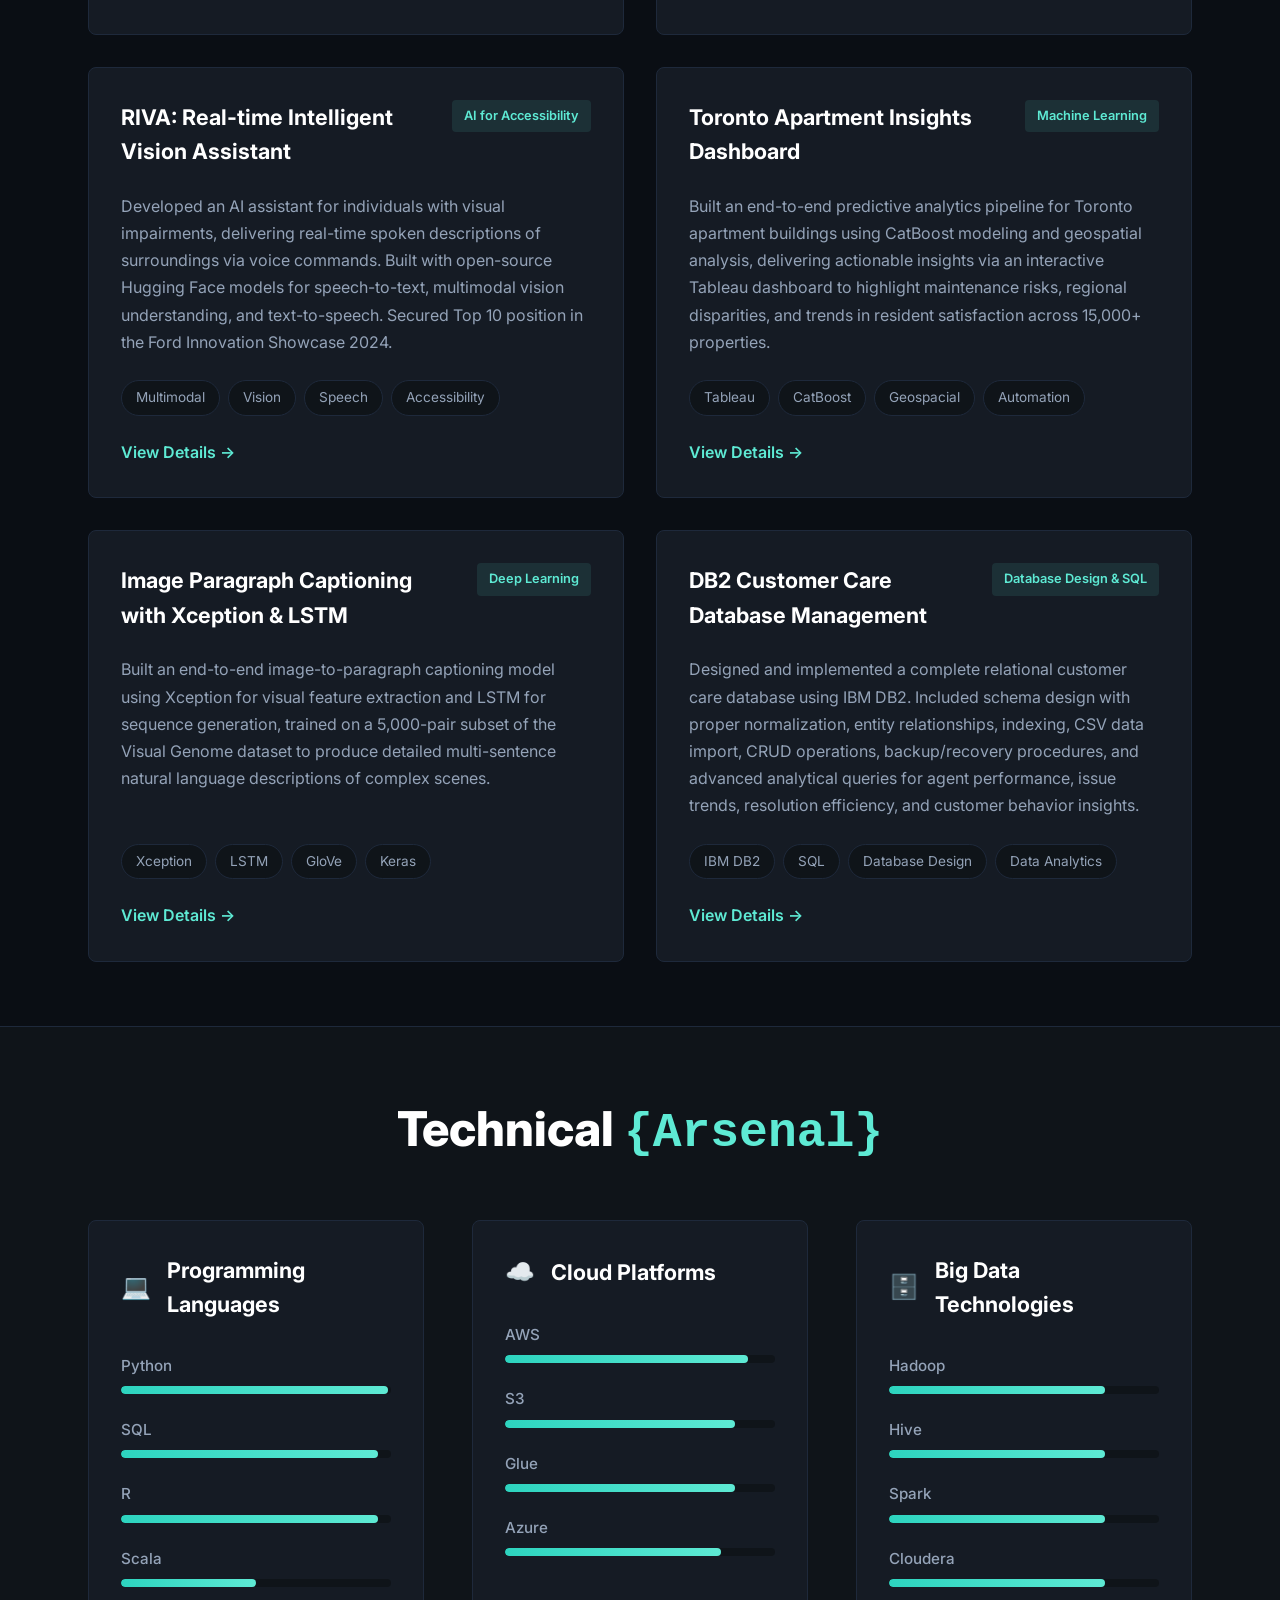
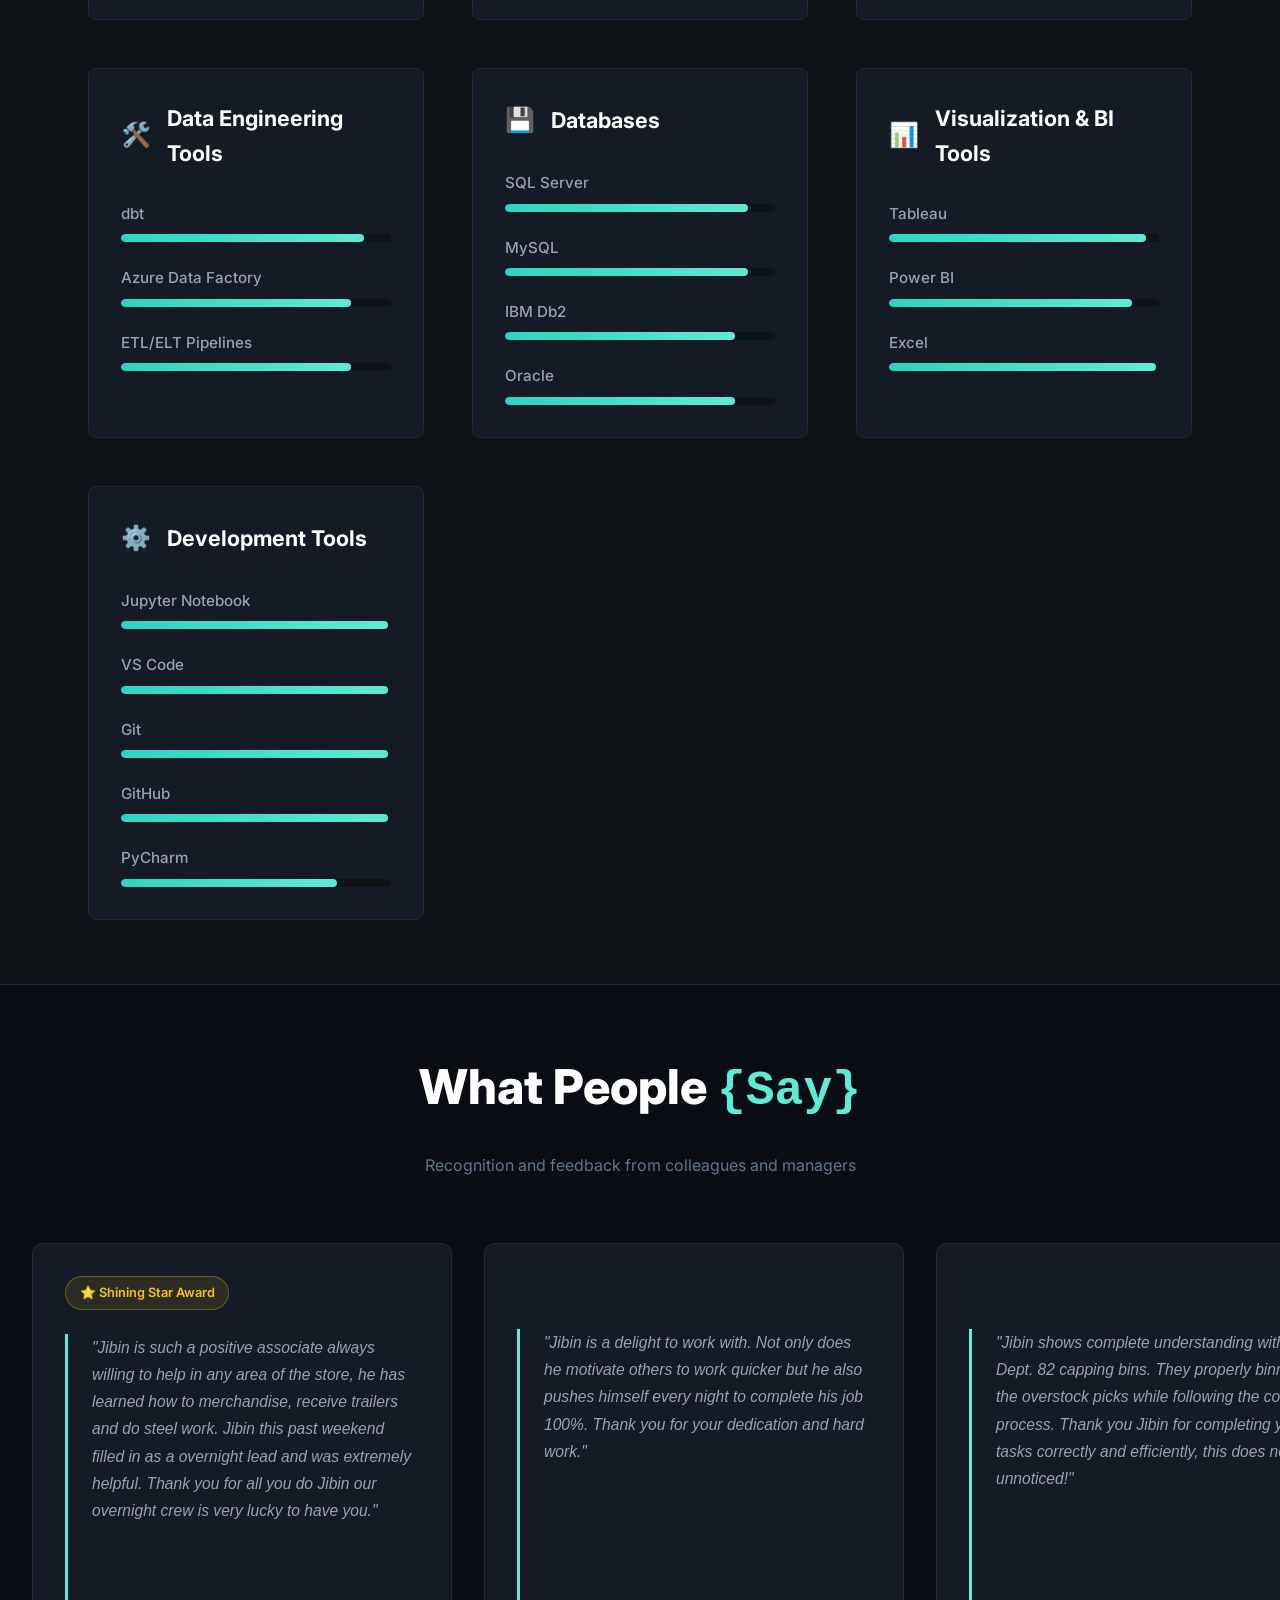
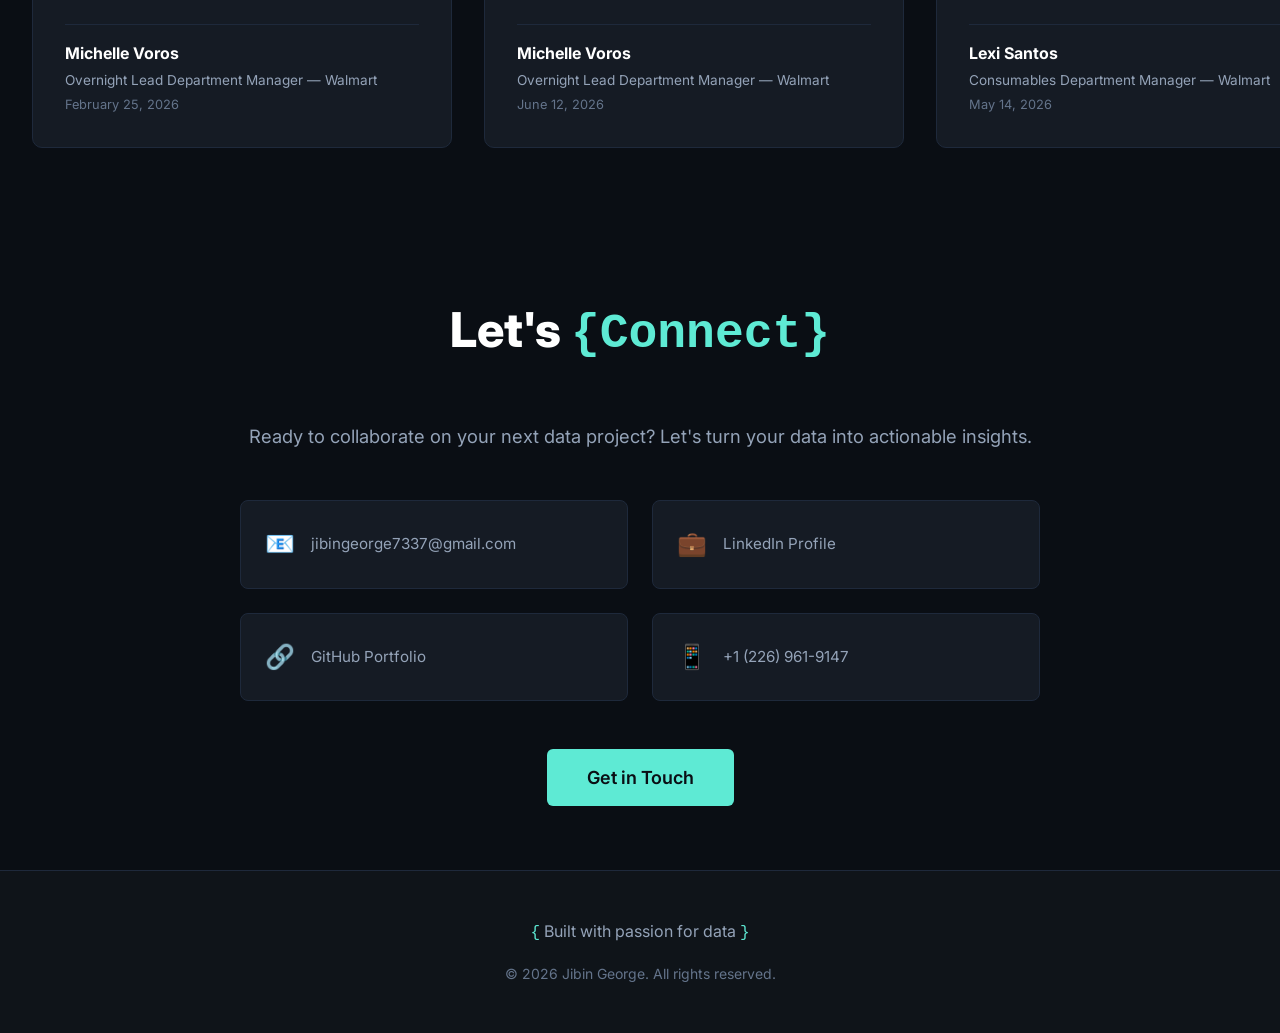
==== commit ed53dee8: "Fixed Email and added two new fields experience and feedbacks" ====
--- a/index.html
+++ b/index.html
@@ -28,8 +28,10 @@
             <ul class="nav-links">
                 <li><a href="#home">Home</a></li>
                 <li><a href="#about">About</a></li>
+                <li><a href="#experience">Experience</a></li>
                 <li><a href="#projects">Projects</a></li>
                 <li><a href="#skills">Skills</a></li>
+                <li><a href="#feedback">Feedback</a></li>
                 <li><a href="#contact">Contact</a></li>
             </ul>
         </div>
@@ -100,6 +102,49 @@
         </div>
     </section>
 
+    <!-- Experience Section -->
+    <section id="experience" class="experience-section">
+        <div class="container">
+            <h2 class="main-section-title">Work <span class="code-bracket">{Experience}</span></h2>
+            <div class="experience-timeline">
+
+                <article class="experience-card">
+                    <div class="experience-header">
+                        <div class="experience-role-info">
+                            <h3 class="experience-role">Stock Associate</h3>
+                            <p class="experience-company">Walmart &mdash; Windsor, ON, Canada</p>
+                        </div>
+                        <span class="experience-date">June 2025 &ndash; Present</span>
+                    </div>
+                    <ul class="experience-bullets">
+                        <li>Read the SAP daily to track associate headcount vs. workload hours and allocate staff across departments before the 7 AM store opening.</li>
+                        <li>Managed triage on nights running 30 hours below capacity by reassigning team members and cutting lower-priority tasks to meet the deadline.</li>
+                        <li>Coordinated a team of overnight associates as the first point of contact for task decisions when department managers were off.</li>
+                        <li>Received a Shining Star award and formal written recognition from multiple managers for reliability, accuracy, and team impact.</li>
+                        <li>Contributed to a space optimization project with the Dairy and Frozen team, requiring cross-department coordination and planning.</li>
+                    </ul>
+                </article>
+
+                <article class="experience-card">
+                    <div class="experience-header">
+                        <div class="experience-role-info">
+                            <h3 class="experience-role">Produce Grader</h3>
+                            <p class="experience-company">Mastronardi Produce &mdash; Kingsville, ON, Canada</p>
+                        </div>
+                        <span class="experience-date">May 2024 &ndash; June 2025</span>
+                    </div>
+                    <ul class="experience-bullets">
+                        <li>Inspected and graded produce against quality control standards on a high-volume production line.</li>
+                        <li>Identified and flagged non-conforming product to prevent quality issues from reaching distribution.</li>
+                        <li>Adapted to daily production targets within tightly coordinated team workflows, communicating issues to supervisors promptly.</li>
+                        <li>Developed precision, task accuracy, and process compliance habits in a fast-paced environment.</li>
+                    </ul>
+                </article>
+
+            </div>
+        </div>
+    </section>
+
     <!-- Projects Section -->
     <section id="projects" class="projects-section">
         <div class="container">
@@ -462,6 +507,190 @@
         </div>
     </section>
 
+    <!-- Feedback Section -->
+    <section id="feedback" class="feedback-section">
+        <div class="container">
+            <h2 class="main-section-title">What People <span class="code-bracket">{Say}</span></h2>
+            <p class="feedback-subtitle">Recognition and feedback from colleagues and managers</p>
+        </div>
+        <div class="feedback-carousel-wrapper">
+            <div class="feedback-track">
+
+                <!-- Card 1 -->
+                <article class="feedback-card">
+                    <div class="feedback-award-badge feedback-award-badge--star">⭐ Shining Star Award</div>
+                    <blockquote class="feedback-quote">
+                        "Jibin is such a positive associate always willing to help in any area of the store, he has learned how to merchandise, receive trailers and do steel work. Jibin this past weekend filled in as a overnight lead and was extremely helpful. Thank you for all you do Jibin our overnight crew is very lucky to have you."
+                    </blockquote>
+                    <div class="feedback-attribution">
+                        <span class="feedback-name">Michelle Voros</span>
+                        <span class="feedback-title">Overnight Lead Department Manager &mdash; Walmart</span>
+                        <span class="feedback-date">February 25, 2026</span>
+                    </div>
+                </article>
+
+                <!-- Card 2 -->
+                <article class="feedback-card">
+                    <blockquote class="feedback-quote">
+                        "Jibin is a delight to work with. Not only does he motivate others to work quicker but he also pushes himself every night to complete his job 100%. Thank you for your dedication and hard work."
+                    </blockquote>
+                    <div class="feedback-attribution">
+                        <span class="feedback-name">Michelle Voros</span>
+                        <span class="feedback-title">Overnight Lead Department Manager &mdash; Walmart</span>
+                        <span class="feedback-date">June 12, 2026</span>
+                    </div>
+                </article>
+
+                <!-- Card 3 -->
+                <article class="feedback-card">
+                    <blockquote class="feedback-quote">
+                        "Jibin shows complete understanding with Dept. 82 capping bins. They properly binned the overstock picks while following the correct process. Thank you Jibin for completing your tasks correctly and efficiently, this does not go unnoticed!"
+                    </blockquote>
+                    <div class="feedback-attribution">
+                        <span class="feedback-name">Lexi Santos</span>
+                        <span class="feedback-title">Consumables Department Manager &mdash; Walmart</span>
+                        <span class="feedback-date">May 14, 2026</span>
+                    </div>
+                </article>
+
+                <!-- Card 4 -->
+                <article class="feedback-card">
+                    <blockquote class="feedback-quote">
+                        "Thank you, Jibin, for supporting the Dairy and Frozen team on the space optimization project in the store. You've been a wonderful team player, and your passion and strong sense of ownership truly stood out. We appreciate everything you do — keep striving for excellence!"
+                    </blockquote>
+                    <div class="feedback-attribution">
+                        <span class="feedback-name">Abhigith Ramesh</span>
+                        <span class="feedback-title">Co-Manager &mdash; Walmart</span>
+                        <span class="feedback-date">April 28, 2026</span>
+                    </div>
+                </article>
+
+                <!-- Card 5 -->
+                <article class="feedback-card">
+                    <blockquote class="feedback-quote">
+                        "Jibin you are constantly improving and learning new things while excelling at everything you do. You are an inspiration to us all, thank you for all you do."
+                    </blockquote>
+                    <div class="feedback-attribution">
+                        <span class="feedback-name">Michelle Voros</span>
+                        <span class="feedback-title">Overnight Lead Department Manager &mdash; Walmart</span>
+                        <span class="feedback-date">February 17, 2026</span>
+                    </div>
+                </article>
+
+                <!-- Card 6 -->
+                <article class="feedback-card">
+                    <blockquote class="feedback-quote">
+                        "Thank you Jibin for picking up extra shifts during this busy holiday season. Also for having such a great and positive attitude even though the workload has increased."
+                    </blockquote>
+                    <div class="feedback-attribution">
+                        <span class="feedback-name">Michelle Voros</span>
+                        <span class="feedback-title">Overnight Lead Department Manager &mdash; Walmart</span>
+                        <span class="feedback-date">December 19, 2025</span>
+                    </div>
+                </article>
+
+                <!-- Card 7 -->
+                <article class="feedback-card">
+                    <blockquote class="feedback-quote">
+                        "He has been performing exceptionally well on a daily basis. Jibin consistently manages stocking and binning with accuracy and efficiency. His reliability, strong work ethic, and consistent attention to detail greatly contribute to the smooth operation of our team. His efforts are highly appreciated. Thank you, Jibin, for your dedication and outstanding work. Your efforts are truly appreciated."
+                    </blockquote>
+                    <div class="feedback-attribution">
+                        <span class="feedback-name">Nidheeshsankar Vallivattathukaran Mahadevan</span>
+                        <span class="feedback-title">Overnight Assistant Manager &mdash; Walmart</span>
+                        <span class="feedback-date">November 26, 2025</span>
+                    </div>
+                </article>
+
+                <!-- Duplicate cards for seamless loop -->
+                <!-- Card 1 duplicate -->
+                <article class="feedback-card">
+                    <div class="feedback-award-badge feedback-award-badge--star">⭐ Shining Star Award</div>
+                    <blockquote class="feedback-quote">
+                        "Jibin is such a positive associate always willing to help in any area of the store, he has learned how to merchandise, receive trailers and do steel work. Jibin this past weekend filled in as a overnight lead and was extremely helpful. Thank you for all you do Jibin our overnight crew is very lucky to have you."
+                    </blockquote>
+                    <div class="feedback-attribution">
+                        <span class="feedback-name">Michelle Voros</span>
+                        <span class="feedback-title">Overnight Lead Department Manager &mdash; Walmart</span>
+                        <span class="feedback-date">February 25, 2026</span>
+                    </div>
+                </article>
+
+                <!-- Card 2 duplicate -->
+                <article class="feedback-card">
+                    <blockquote class="feedback-quote">
+                        "Jibin is a delight to work with. Not only does he motivate others to work quicker but he also pushes himself every night to complete his job 100%. Thank you for your dedication and hard work."
+                    </blockquote>
+                    <div class="feedback-attribution">
+                        <span class="feedback-name">Michelle Voros</span>
+                        <span class="feedback-title">Overnight Lead Department Manager &mdash; Walmart</span>
+                        <span class="feedback-date">June 12, 2026</span>
+                    </div>
+                </article>
+
+                <!-- Card 3 duplicate -->
+                <article class="feedback-card">
+                    <blockquote class="feedback-quote">
+                        "Jibin shows complete understanding with Dept. 82 capping bins. They properly binned the overstock picks while following the correct process. Thank you Jibin for completing your tasks correctly and efficiently, this does not go unnoticed!"
+                    </blockquote>
+                    <div class="feedback-attribution">
+                        <span class="feedback-name">Lexi Santos</span>
+                        <span class="feedback-title">Consumables Department Manager &mdash; Walmart</span>
+                        <span class="feedback-date">May 14, 2026</span>
+                    </div>
+                </article>
+
+                <!-- Card 5 duplicate -->
+                <article class="feedback-card">
+                    <blockquote class="feedback-quote">
+                        "Jibin you are constantly improving and learning new things while excelling at everything you do. You are an inspiration to us all, thank you for all you do."
+                    </blockquote>
+                    <div class="feedback-attribution">
+                        <span class="feedback-name">Michelle Voros</span>
+                        <span class="feedback-title">Overnight Lead Department Manager &mdash; Walmart</span>
+                        <span class="feedback-date">February 17, 2026</span>
+                    </div>
+                </article>
+
+                <!-- Card 7 duplicate -->
+                <article class="feedback-card">
+                    <blockquote class="feedback-quote">
+                        "He has been performing exceptionally well on a daily basis. Jibin consistently manages stocking and binning with accuracy and efficiency. His reliability, strong work ethic, and consistent attention to detail greatly contribute to the smooth operation of our team. His efforts are highly appreciated. Thank you, Jibin, for your dedication and outstanding work. Your efforts are truly appreciated."
+                    </blockquote>
+                    <div class="feedback-attribution">
+                        <span class="feedback-name">Nidheeshsankar Vallivattathukaran Mahadevan</span>
+                        <span class="feedback-title">Overnight Assistant Manager &mdash; Walmart</span>
+                        <span class="feedback-date">November 26, 2025</span>
+                    </div>
+                </article>
+
+                <!-- Card 6 duplicate -->
+                <article class="feedback-card">
+                    <blockquote class="feedback-quote">
+                        "Thank you Jibin for picking up extra shifts during this busy holiday season. Also for having such a great and positive attitude even though the workload has increased."
+                    </blockquote>
+                    <div class="feedback-attribution">
+                        <span class="feedback-name">Michelle Voros</span>
+                        <span class="feedback-title">Overnight Lead Department Manager &mdash; Walmart</span>
+                        <span class="feedback-date">December 19, 2025</span>
+                    </div>
+                </article>
+
+                <!-- Card 4 duplicate -->
+                <article class="feedback-card">
+                    <blockquote class="feedback-quote">
+                        "Thank you, Jibin, for supporting the Dairy and Frozen team on the space optimization project in the store. You've been a wonderful team player, and your passion and strong sense of ownership truly stood out. We appreciate everything you do — keep striving for excellence!"
+                    </blockquote>
+                    <div class="feedback-attribution">
+                        <span class="feedback-name">Abhigith Ramesh</span>
+                        <span class="feedback-title">Co-Manager &mdash; Walmart</span>
+                        <span class="feedback-date">April 28, 2026</span>
+                    </div>
+                </article>
+
+            </div>
+        </div>
+    </section>
+
     <!-- Contact Section -->
     <section id="contact" class="contact-section">
         <div class="container">
@@ -471,7 +700,7 @@
                     Ready to collaborate on your next data project? Let's turn your data into actionable insights.
                 </p>
                 <div class="contact-methods">
-                    <a href="mailto:jibin.george7337@gmail.com" class="contact-card">
+                    <a href="mailto:jibingeorge7337@gmail.com" class="contact-card">
                         <span class="contact-icon">📧</span>
                         <span class="contact-text">jibingeorge7337@gmail.com</span>
                     </a>
@@ -488,7 +717,7 @@
                         <span class="contact-text">+1 (226) 961-9147</span>
                     </a>
                 </div>
-                <button class="btn btn-primary btn-large" onclick="window.location.href='mailto:jibin.george7337@gmail.com'">
+                <button class="btn btn-primary btn-large" onclick="window.location.href='mailto:jibingeorge7337@gmail.com'">
                     Get in Touch
                 </button>
             </div>
--- a/styles.css
+++ b/styles.css
@@ -389,6 +389,101 @@
 }
 
 /* ===================================
+   Experience Section
+   =================================== */
+.experience-section {
+    padding: var(--spacing-2xl) 0;
+    background-color: var(--bg-primary);
+}
+
+.experience-timeline {
+    display: flex;
+    flex-direction: column;
+    gap: var(--spacing-lg);
+    margin-top: var(--spacing-xl);
+}
+
+.experience-card {
+    background-color: var(--bg-tertiary);
+    border: 1px solid var(--border-color);
+    border-left: 3px solid var(--accent-green);
+    border-radius: 8px;
+    padding: var(--spacing-lg);
+    transition: all var(--transition-base);
+}
+
+.experience-card:hover {
+    border-color: var(--accent-green);
+    box-shadow: var(--shadow-lg);
+    transform: translateY(-3px);
+}
+
+.experience-header {
+    display: flex;
+    justify-content: space-between;
+    align-items: flex-start;
+    gap: var(--spacing-md);
+    margin-bottom: var(--spacing-md);
+    flex-wrap: wrap;
+}
+
+.experience-role {
+    font-size: 1.35rem;
+    font-weight: 700;
+    color: var(--text-primary);
+    margin-bottom: 0.35rem;
+}
+
+.experience-company {
+    font-size: 0.95rem;
+    color: var(--accent-green);
+    font-weight: 500;
+}
+
+.experience-date {
+    font-size: 0.875rem;
+    color: var(--text-muted);
+    font-weight: 500;
+    white-space: nowrap;
+    padding-top: 0.2rem;
+}
+
+.experience-bullets {
+    list-style: none;
+    display: flex;
+    flex-direction: column;
+    gap: var(--spacing-sm);
+}
+
+.experience-bullets li {
+    color: var(--text-secondary);
+    line-height: 1.7;
+    padding-left: 1.25rem;
+    position: relative;
+    font-size: 0.975rem;
+}
+
+.experience-bullets li::before {
+    content: '▸';
+    position: absolute;
+    left: 0;
+    color: var(--accent-green);
+    font-size: 0.8rem;
+    top: 0.15rem;
+}
+
+@media (max-width: 600px) {
+    .experience-header {
+        flex-direction: column;
+        gap: var(--spacing-xs);
+    }
+
+    .experience-date {
+        font-size: 0.825rem;
+    }
+}
+
+/* ===================================
    Projects Section
    =================================== */
 .projects-section {
@@ -577,6 +672,143 @@
     from {
         width: 0;
     }
+}
+
+/* ===================================
+   Feedback Section
+   =================================== */
+.feedback-section {
+    padding: var(--spacing-2xl) 0;
+    background-color: var(--bg-primary);
+    border-top: 1px solid var(--border-color);
+    overflow: hidden;
+}
+
+.feedback-subtitle {
+    text-align: center;
+    color: var(--text-muted);
+    font-size: 1rem;
+    margin-top: calc(-1 * var(--spacing-md));
+    margin-bottom: var(--spacing-xl);
+}
+
+.feedback-carousel-wrapper {
+    overflow: hidden;
+    width: 100%;
+    margin-top: var(--spacing-xl);
+    cursor: grab;
+}
+
+.feedback-carousel-wrapper:active {
+    cursor: grabbing;
+}
+
+.feedback-track {
+    display: flex;
+    gap: var(--spacing-lg);
+    width: max-content;
+    animation: feedbackScroll 30s linear infinite;
+    padding: var(--spacing-sm) var(--spacing-lg);
+}
+
+.feedback-track:hover {
+    animation-play-state: paused;
+}
+
+@keyframes feedbackScroll {
+    0% {
+        transform: translateX(0);
+    }
+    100% {
+        transform: translateX(-50%);
+    }
+}
+
+.feedback-card {
+    background-color: var(--bg-tertiary);
+    border: 1px solid var(--border-color);
+    border-radius: 10px;
+    padding: var(--spacing-lg);
+    width: 420px;
+    flex-shrink: 0;
+    display: flex;
+    flex-direction: column;
+    gap: var(--spacing-md);
+    transition: border-color var(--transition-base), box-shadow var(--transition-base);
+}
+
+.feedback-card:hover {
+    border-color: var(--accent-green);
+    box-shadow: var(--shadow-glow);
+}
+
+.feedback-award-badge {
+    display: inline-flex;
+    align-items: center;
+    gap: 0.4rem;
+    background-color: rgba(94, 234, 212, 0.1);
+    color: var(--accent-green);
+    border: 1px solid rgba(94, 234, 212, 0.25);
+    padding: 0.35rem 0.85rem;
+    border-radius: 20px;
+    font-size: 0.8rem;
+    font-weight: 600;
+    width: fit-content;
+    min-height: 1.8rem;
+    box-sizing: border-box;
+}
+
+/* Align quotes on cards without a badge to match badge cards */
+.feedback-card:not(:has(.feedback-award-badge)) .feedback-quote {
+    margin-top: calc(1.8rem + var(--spacing-md));
+}
+
+.feedback-award-badge--star,
+.feedback-award-badge--medal {
+    background-color: rgba(251, 191, 36, 0.1);
+    color: #fbbf24;
+    border-color: rgba(251, 191, 36, 0.3);
+}
+
+.feedback-award-badge--thankyou {
+    background-color: rgba(74, 222, 128, 0.1);
+    color: #4ade80;
+    border-color: rgba(74, 222, 128, 0.3);
+}
+
+.feedback-quote {
+    color: var(--text-secondary);
+    font-size: 0.975rem;
+    line-height: 1.75;
+    font-style: italic;
+    border-left: 3px solid var(--accent-green);
+    padding-left: var(--spacing-md);
+    margin: 0;
+    flex-grow: 1;
+}
+
+.feedback-attribution {
+    display: flex;
+    flex-direction: column;
+    gap: 0.2rem;
+    padding-top: var(--spacing-sm);
+    border-top: 1px solid var(--border-color);
+}
+
+.feedback-name {
+    font-size: 1rem;
+    font-weight: 700;
+    color: var(--text-primary);
+}
+
+.feedback-title {
+    font-size: 0.85rem;
+    color: var(--text-secondary);
+}
+
+.feedback-date {
+    font-size: 0.8rem;
+    color: var(--text-muted);
 }
 
 /* ===================================
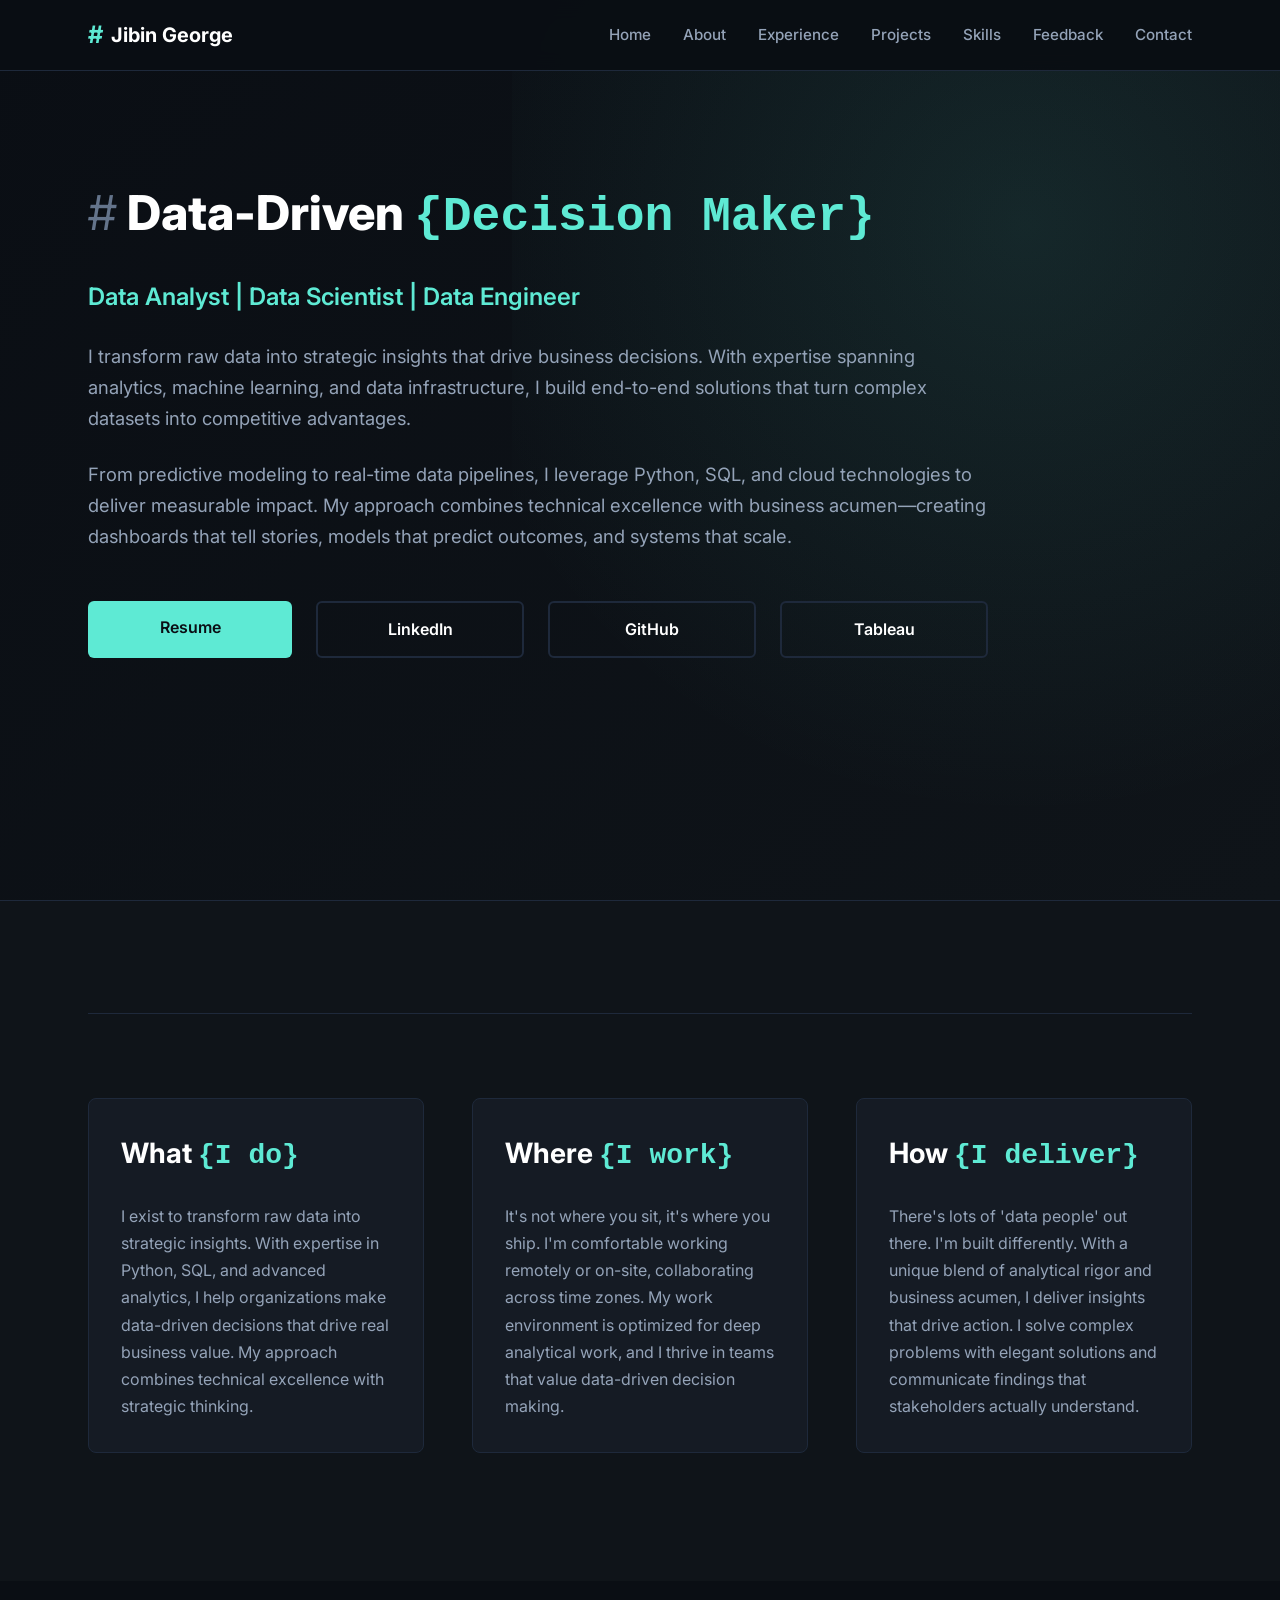
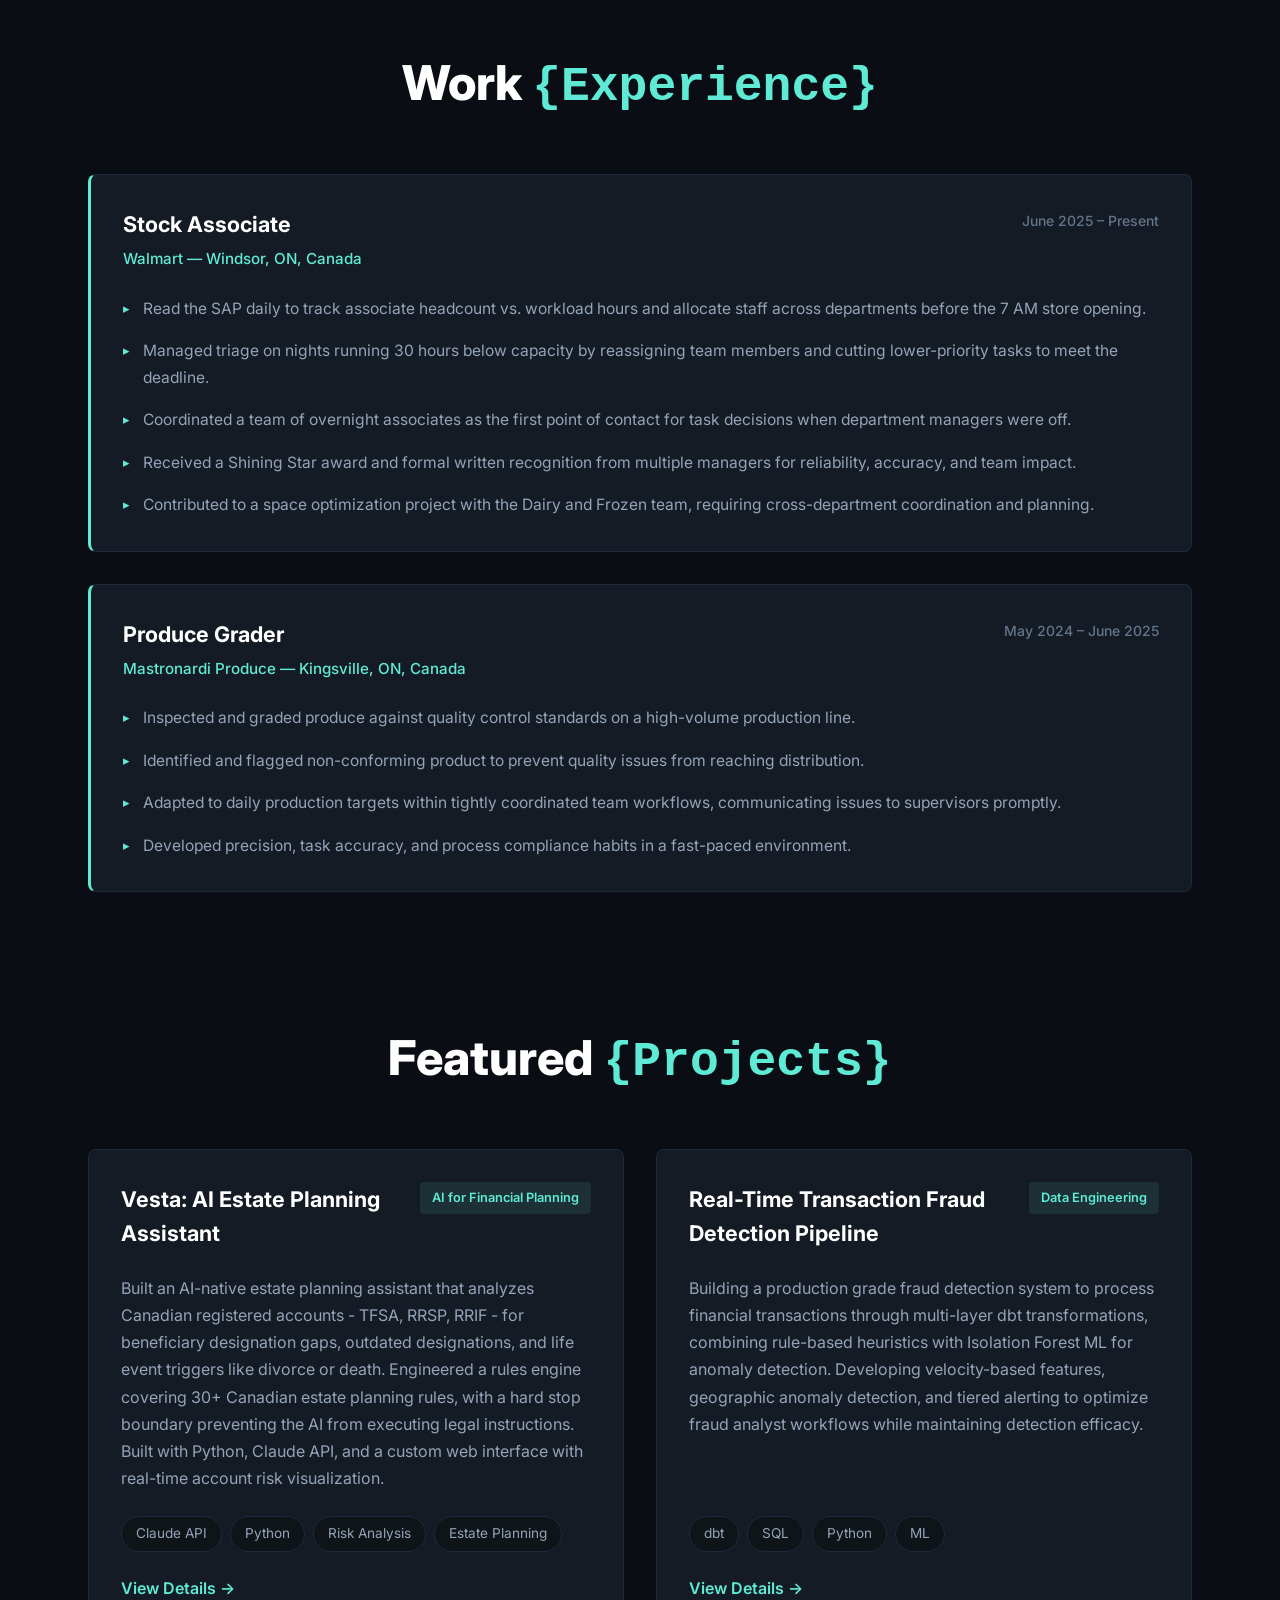
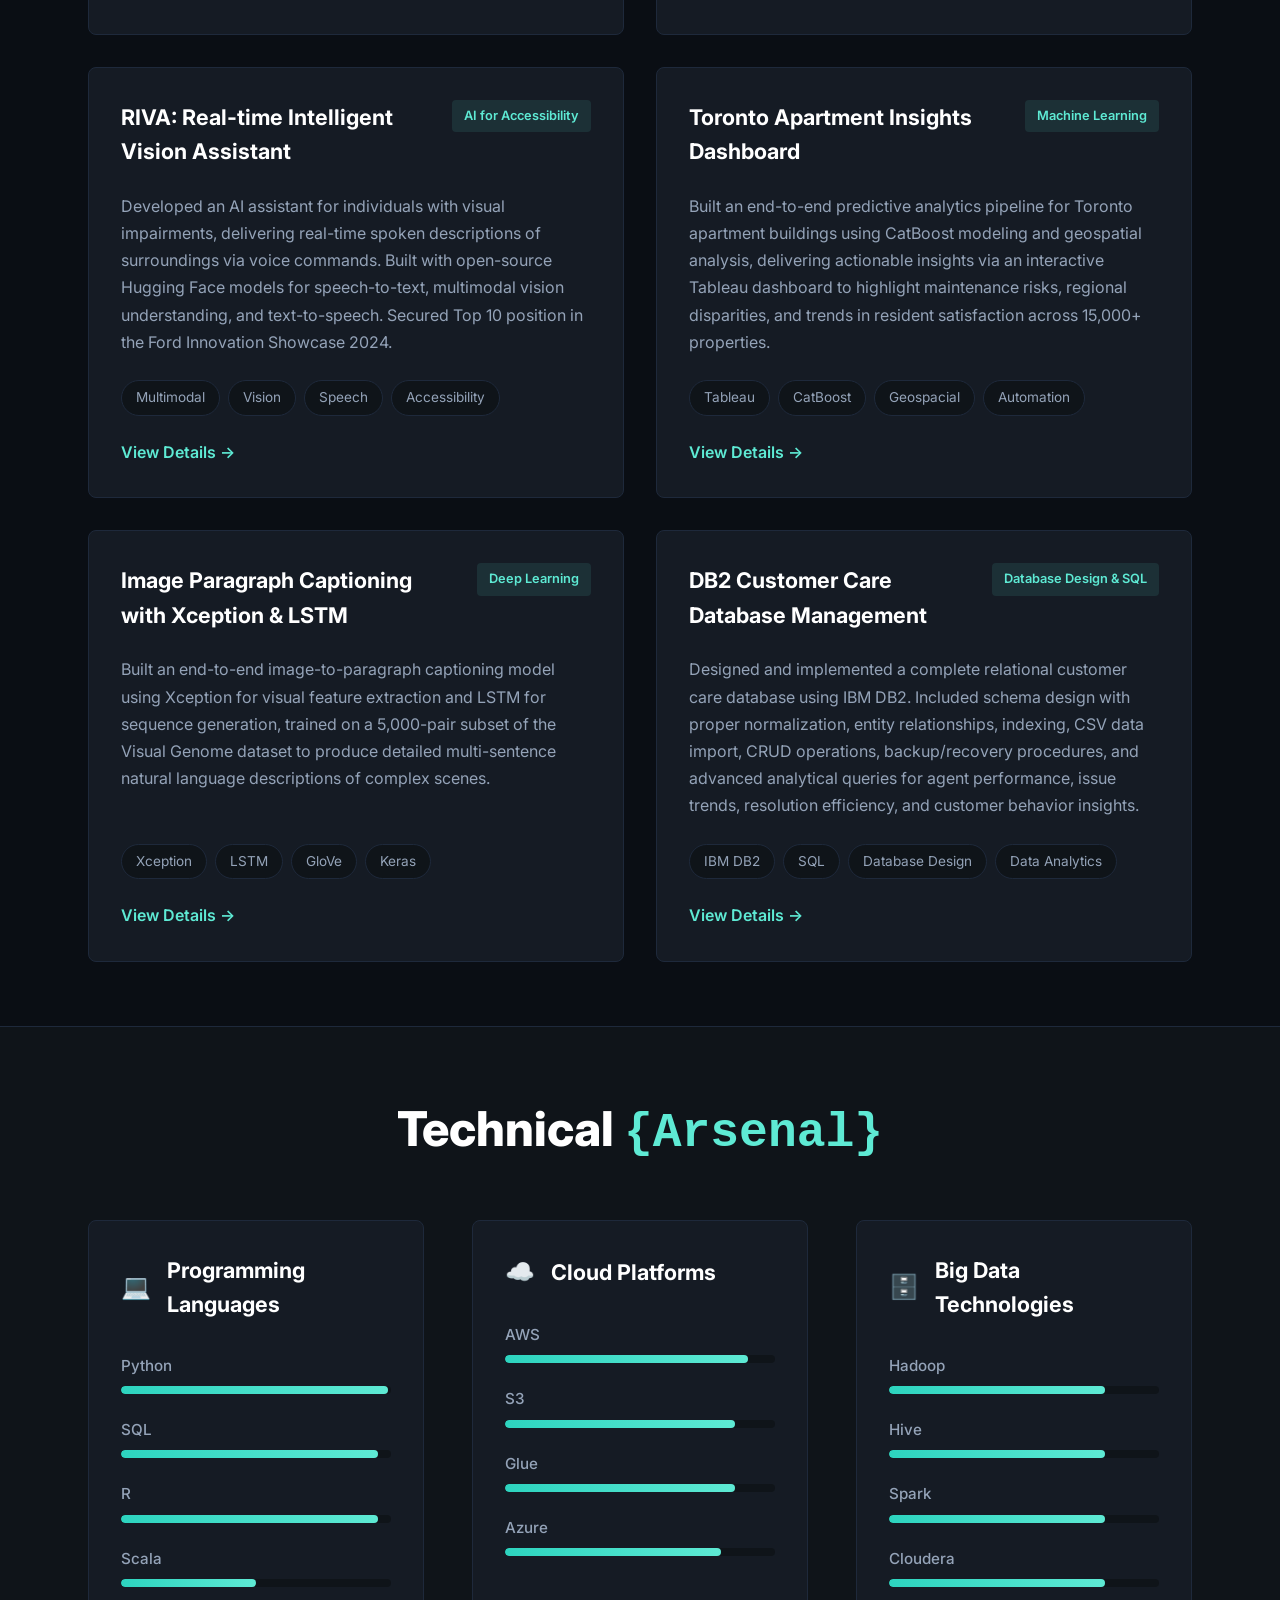
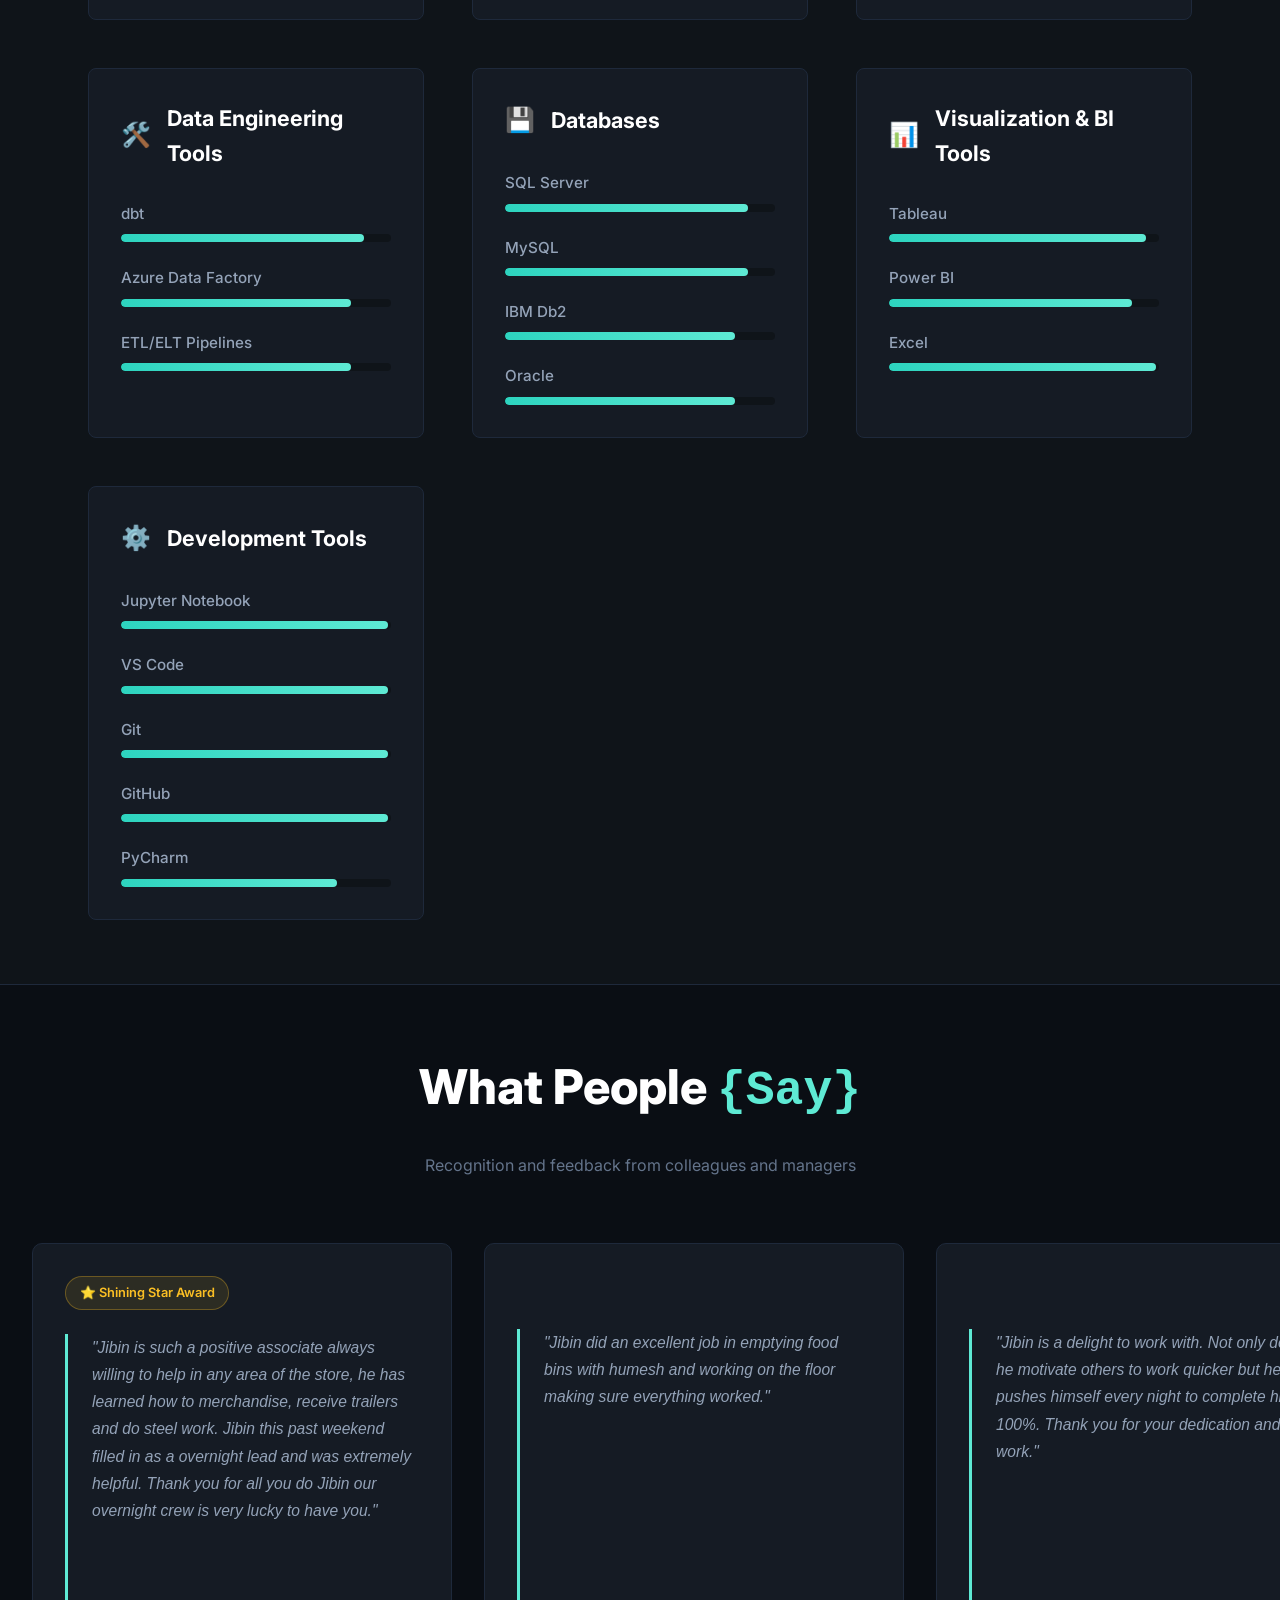
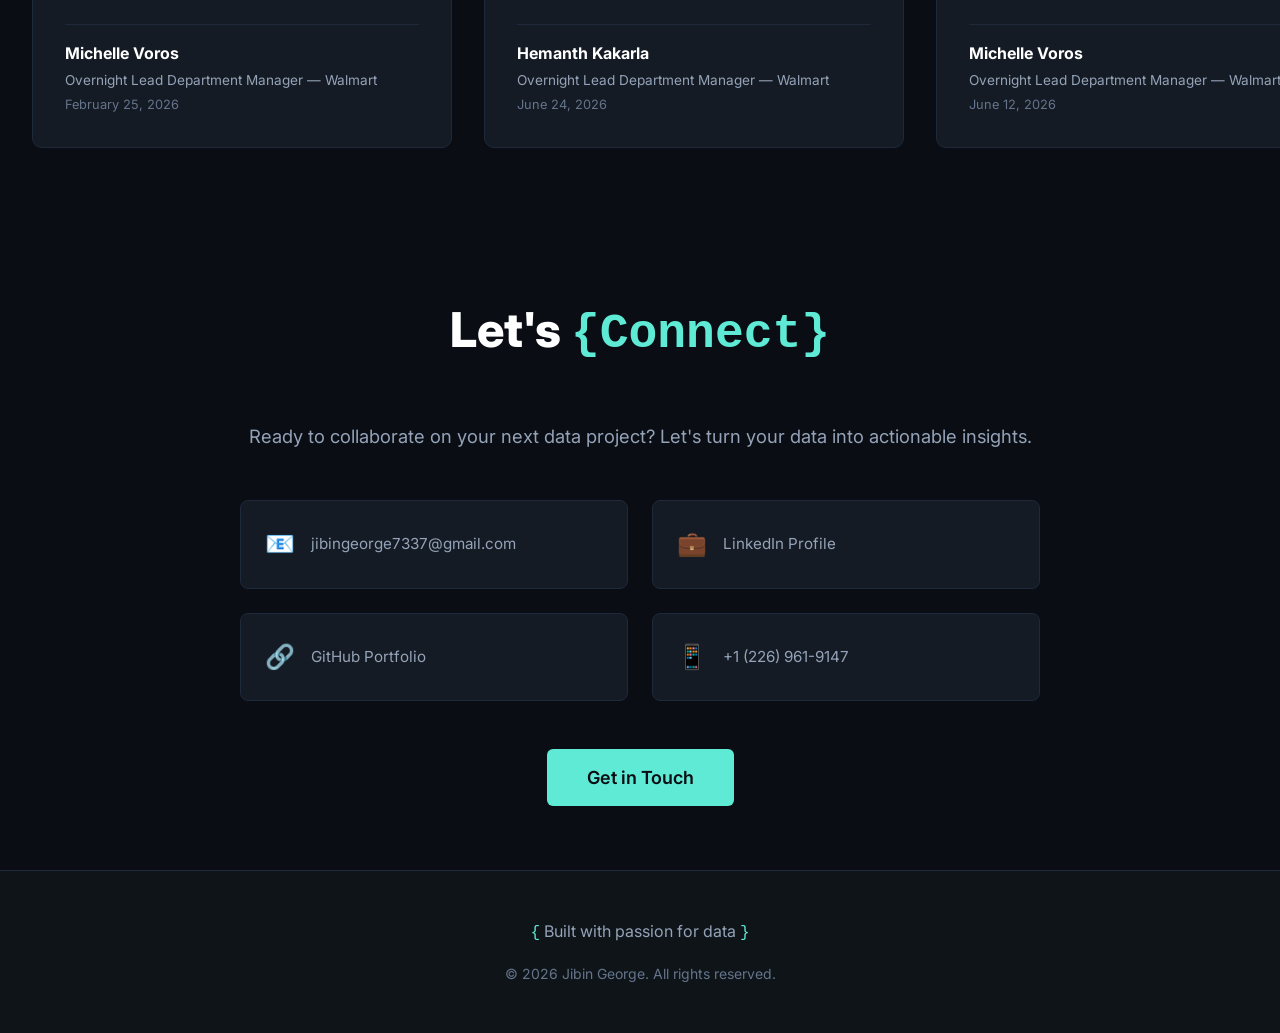
==== commit e4448991: "Add feedback cards Added feedback cards for performance." ====
--- a/index.html
+++ b/index.html
@@ -532,6 +532,17 @@
                 <!-- Card 2 -->
                 <article class="feedback-card">
                     <blockquote class="feedback-quote">
+                        "Jibin did an excellent job in emptying food bins with humesh and working on the floor making sure everything worked."
+                    </blockquote>
+                    <div class="feedback-attribution">
+                        <span class="feedback-name">Hemanth Kakarla</span>
+                        <span class="feedback-title">Overnight Lead Department Manager &mdash; Walmart</span>
+                        <span class="feedback-date">June 24, 2026</span>
+                    </div>
+                </article>
+				
+				<article class="feedback-card">
+                    <blockquote class="feedback-quote">
                         "Jibin is a delight to work with. Not only does he motivate others to work quicker but he also pushes himself every night to complete his job 100%. Thank you for your dedication and hard work."
                     </blockquote>
                     <div class="feedback-attribution">
@@ -617,6 +628,17 @@
 
                 <!-- Card 2 duplicate -->
                 <article class="feedback-card">
+                    <blockquote class="feedback-quote">
+                        "Jibin did an excellent job in emptying food bins with humesh and working on the floor making sure everything worked."
+                    </blockquote>
+                    <div class="feedback-attribution">
+                        <span class="feedback-name">Hemanth Kakarla</span>
+                        <span class="feedback-title">Overnight Lead Department Manager &mdash; Walmart</span>
+                        <span class="feedback-date">June 24, 2026</span>
+                    </div>
+                </article>
+				
+				<article class="feedback-card">
                     <blockquote class="feedback-quote">
                         "Jibin is a delight to work with. Not only does he motivate others to work quicker but he also pushes himself every night to complete his job 100%. Thank you for your dedication and hard work."
                     </blockquote>
